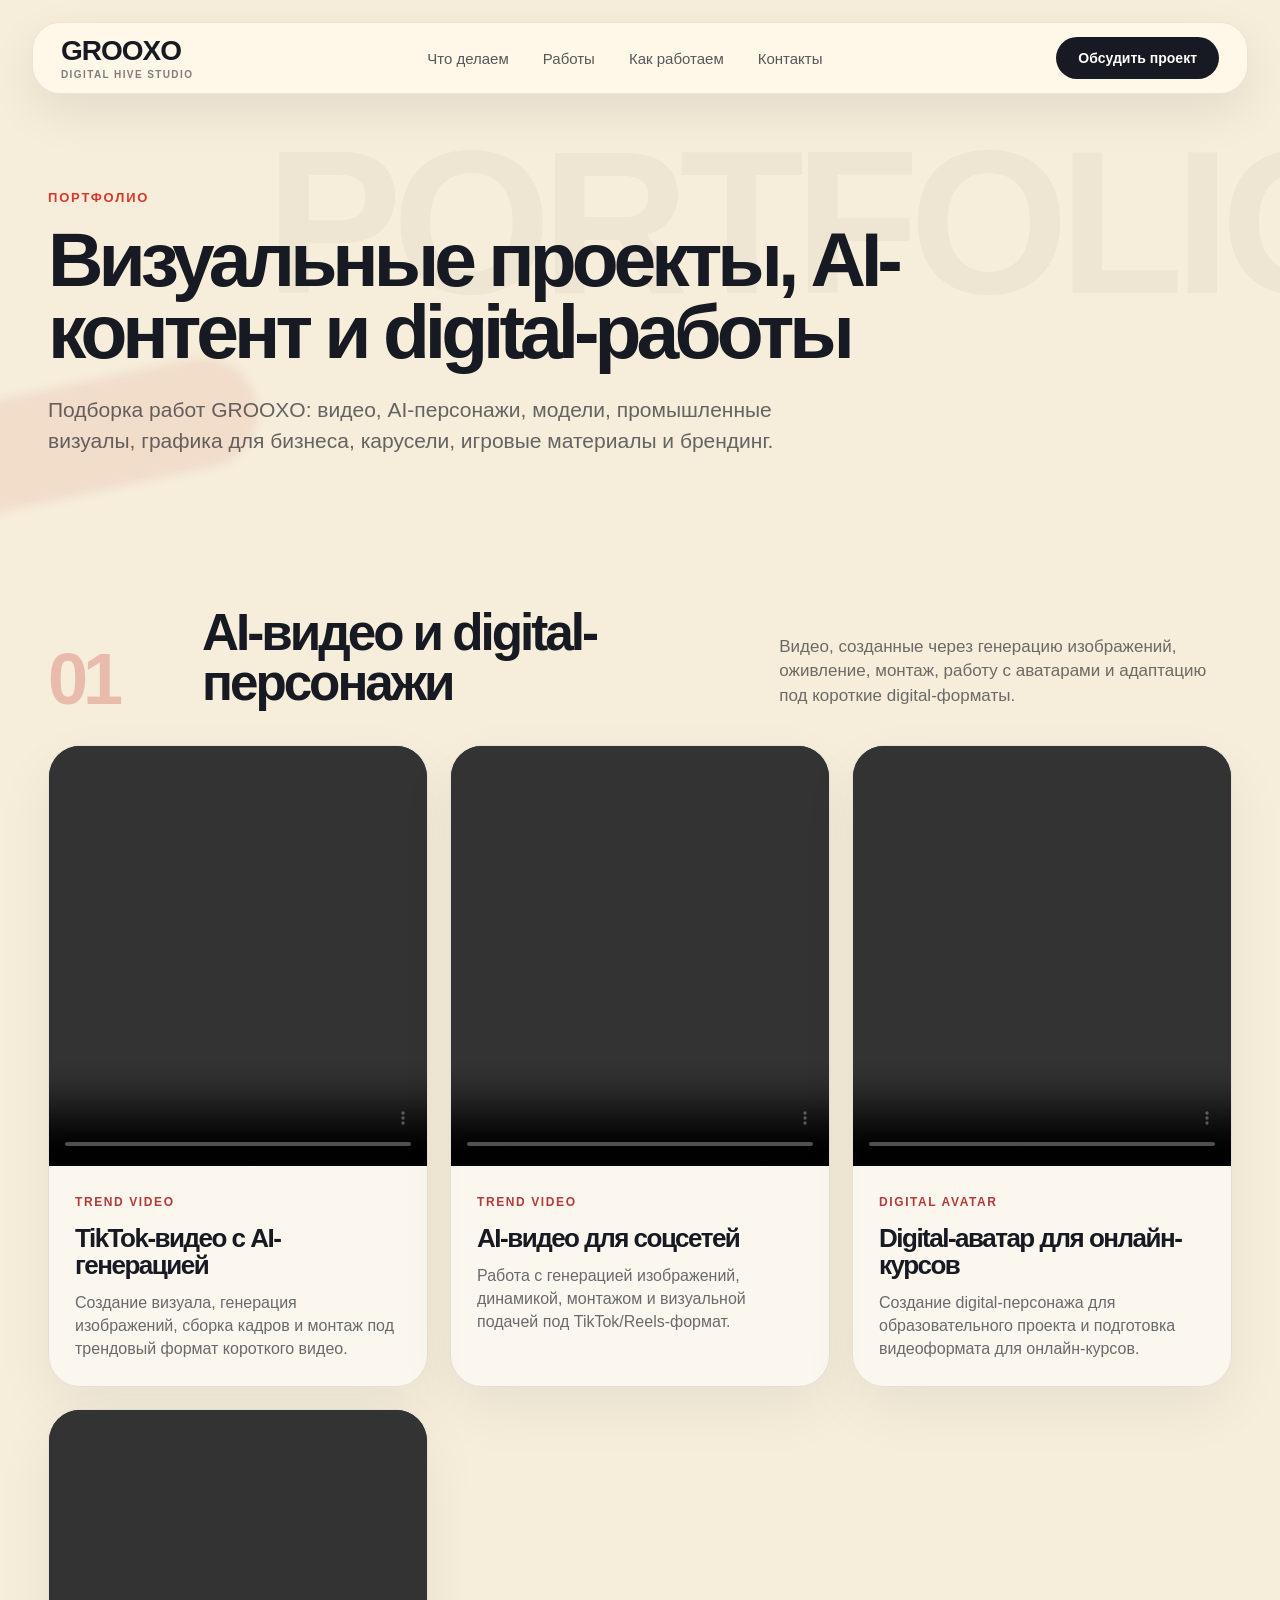
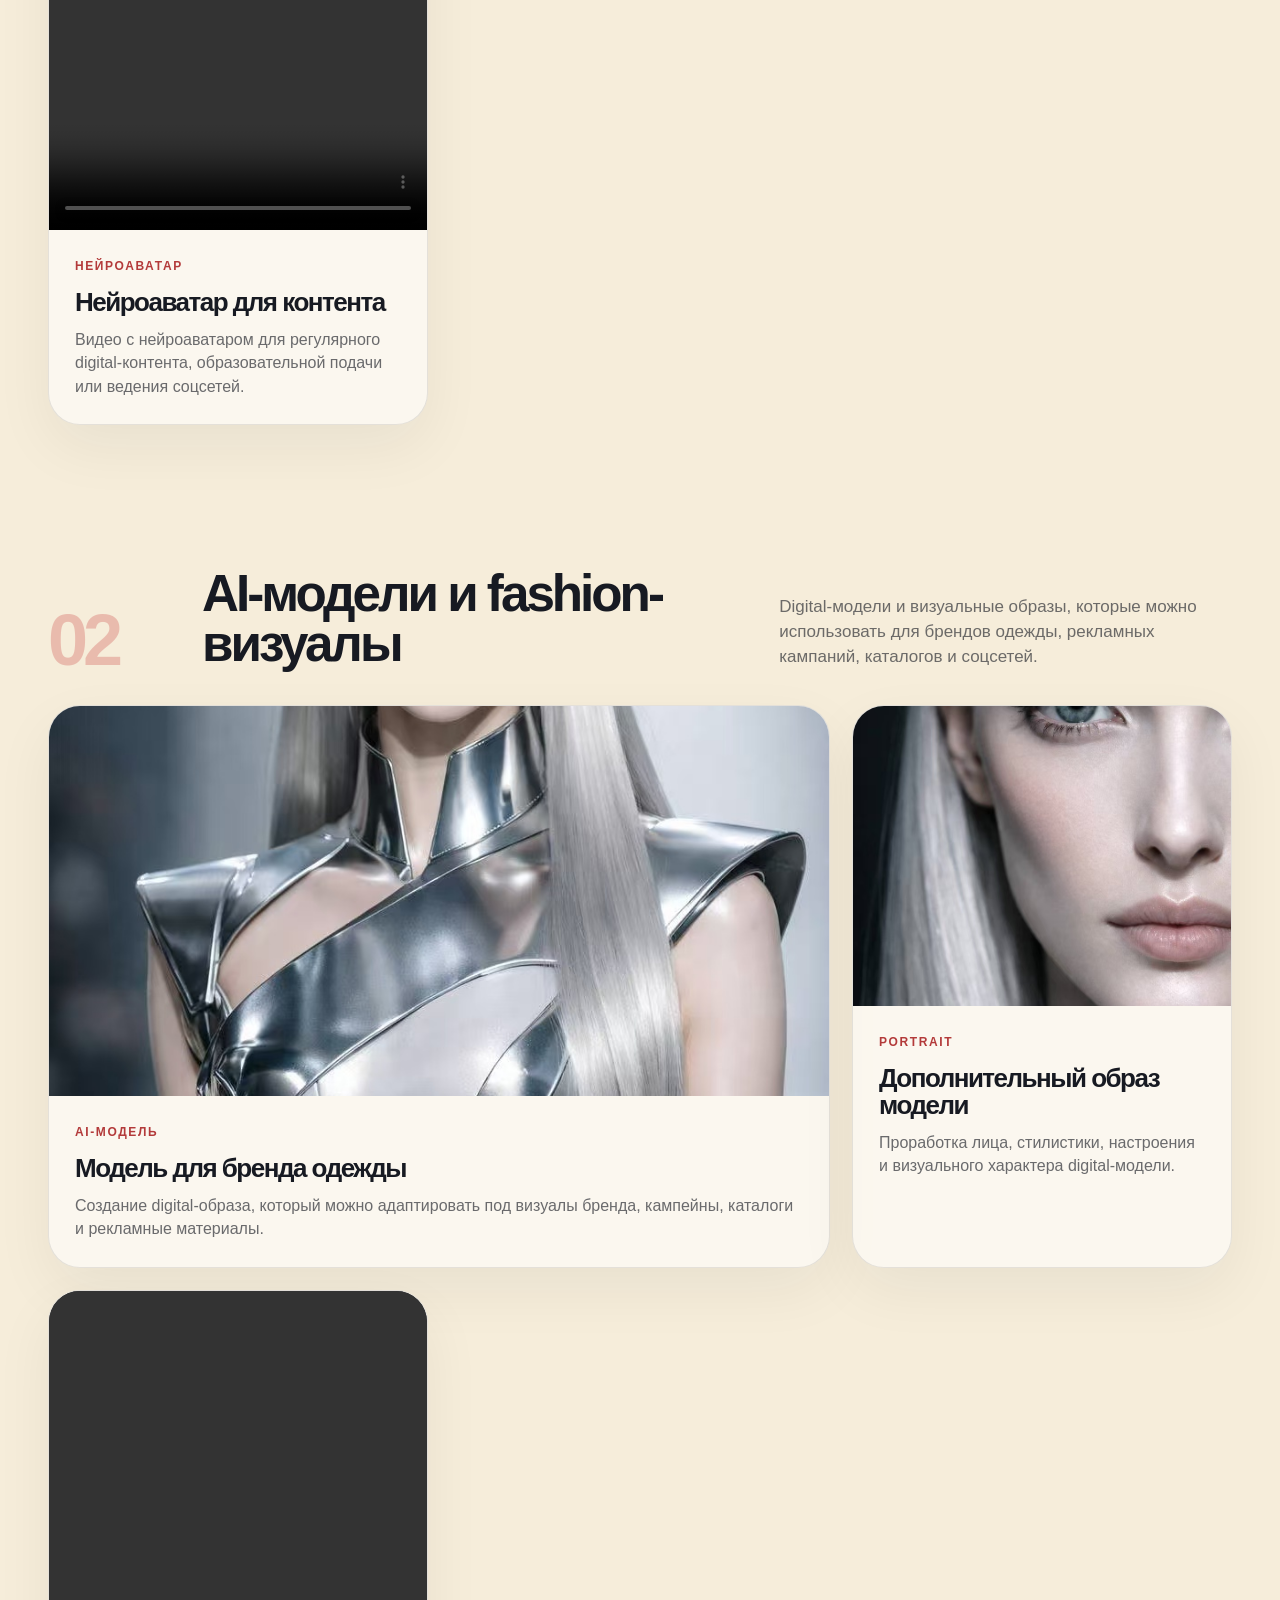
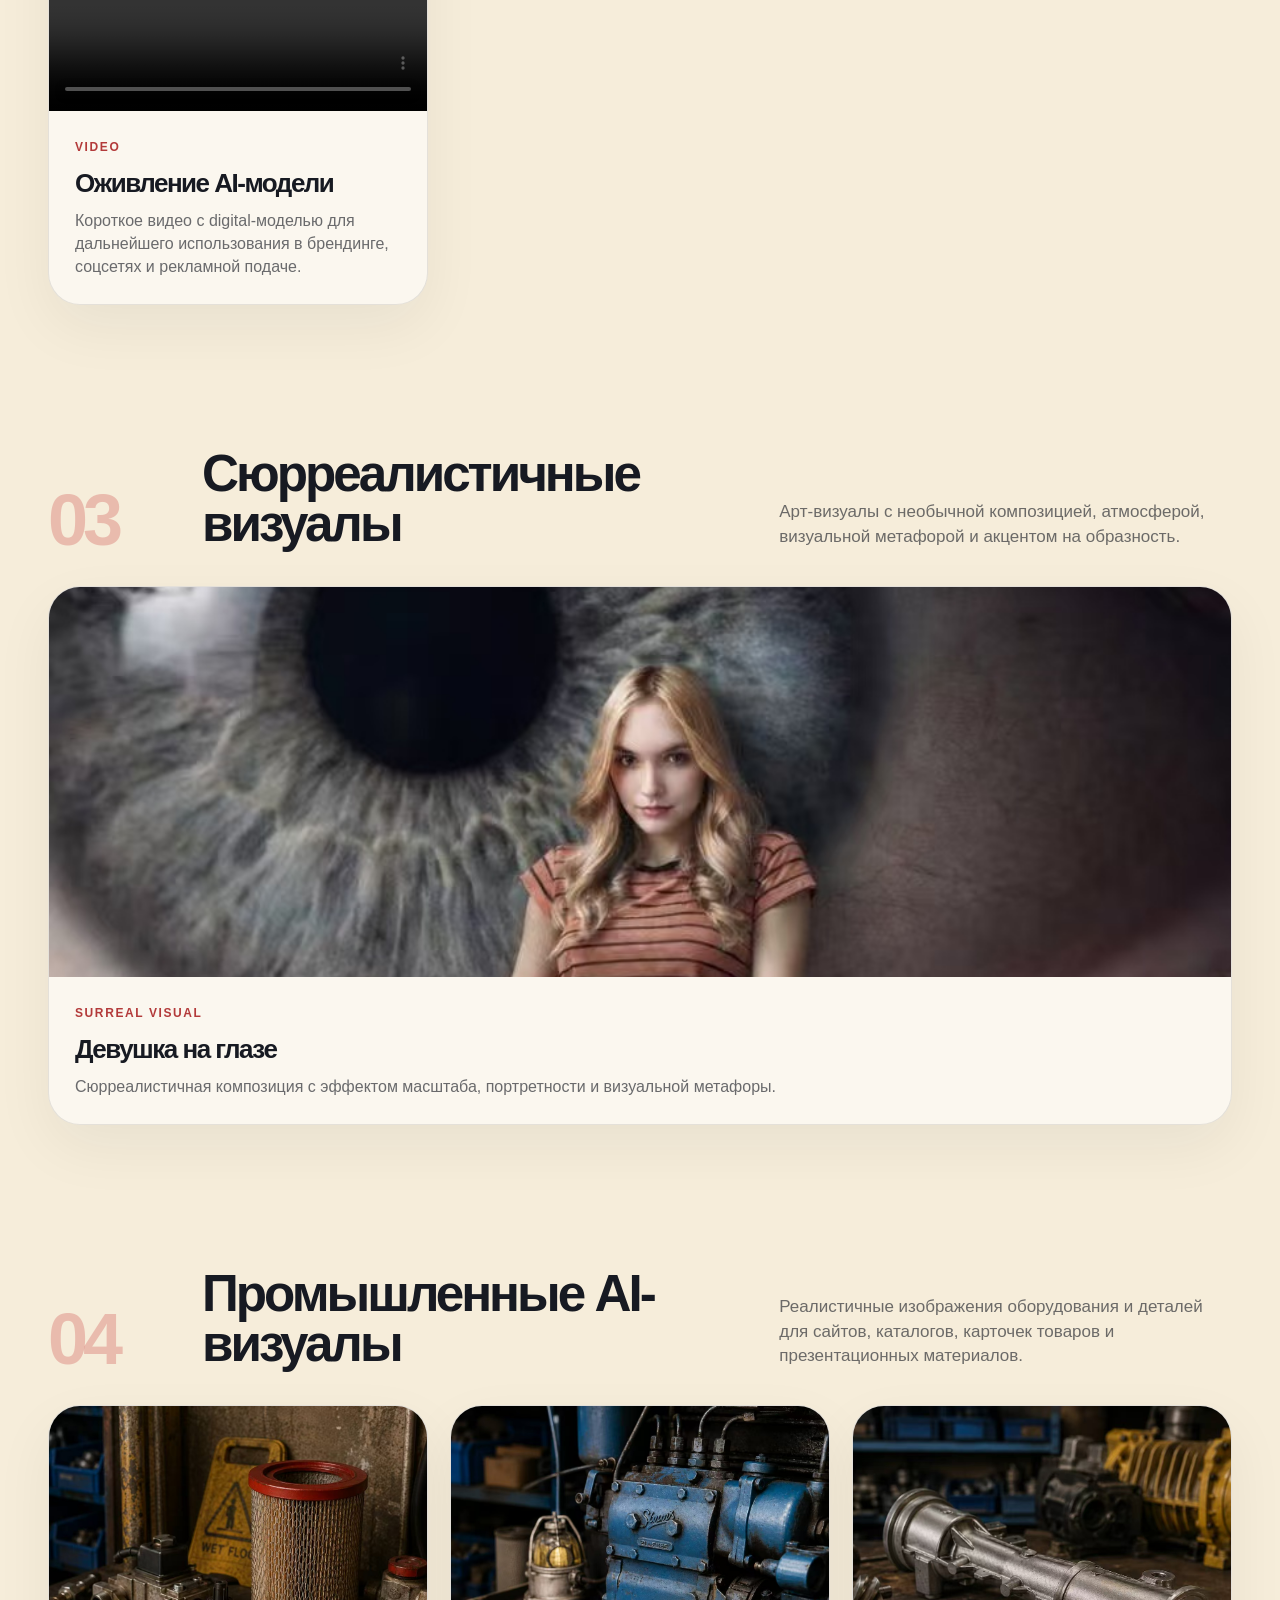
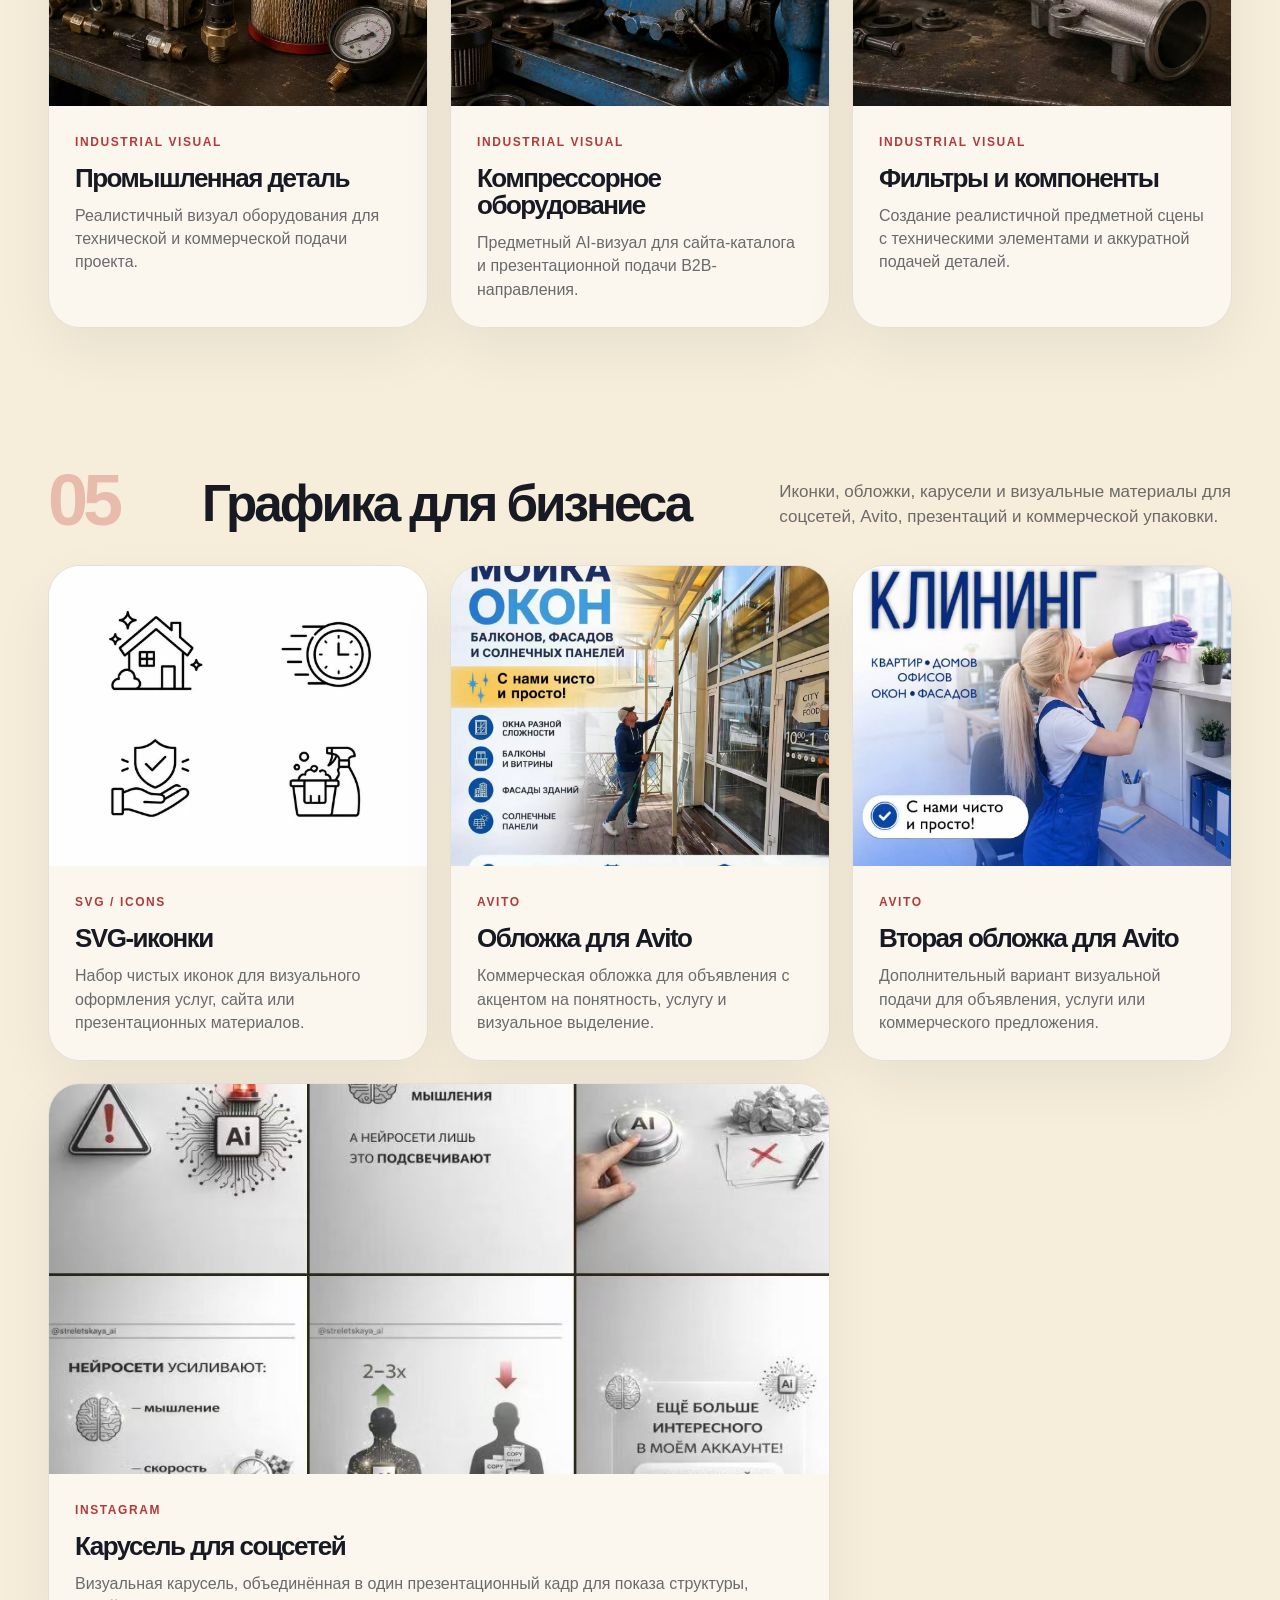
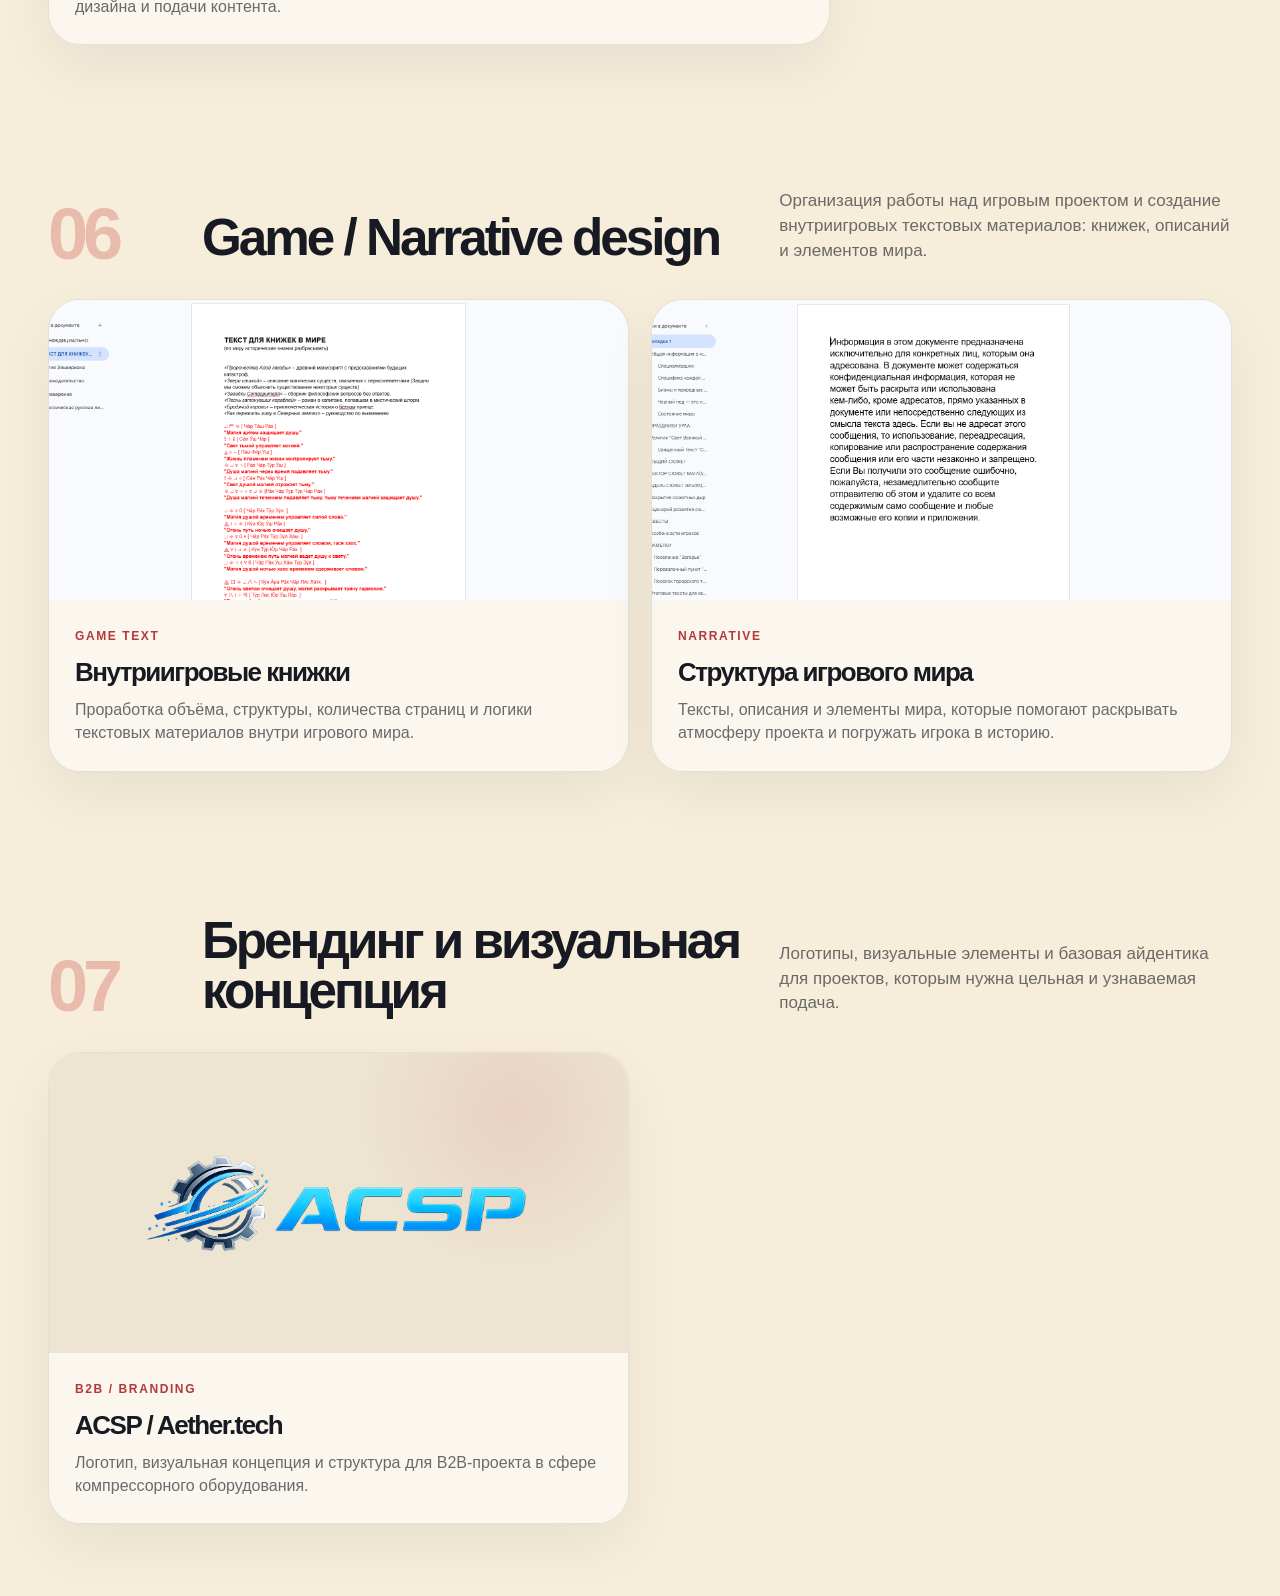
==== portfolio.html @ 6d4022b5 "final1" ====
<!DOCTYPE html>
<html lang="ru">
<head>
<meta charset="UTF-8" />
<meta name="viewport" content="width=device-width, initial-scale=1.0" />

<title>Портфолио — GROOXO Studio</title>
<meta name="description" content="Портфолио GROOXO Studio: AI-видео, digital-аватары, AI-модели, промышленные визуалы, графика, игровые материалы и брендинг." />

<link rel="stylesheet" href="style.css" />
</head>

<body>

<!-- ШАПКА. Такая же структура, как на главной странице -->
<header class="header">
<a href="index.html#hero" class="logo">
<span class="logo-main">GROOXO</span>
<span class="logo-sub">digital hive studio</span>
</a>

<nav class="nav">
<a href="index.html#services">Что делаем</a>
<a href="portfolio.html">Работы</a>
<a href="index.html#process">Как работаем</a>
<a href="index.html#contact">Контакты</a>
</nav>

<a href="index.html#contact" class="header-btn">Обсудить проект</a>
</header>


<main>

<!-- ПЕРВЫЙ ЭКРАН ПОРТФОЛИО -->
<section class="portfolio-page">
<div class="container">
<p class="section__label">Портфолио</p>

<h1 class="portfolio-page__title">
Визуальные проекты, AI-контент и digital-работы
</h1>

<p class="portfolio-page__lead">
Подборка работ GROOXO: видео, AI-персонажи, модели, промышленные визуалы,
графика для бизнеса, карусели, игровые материалы и брендинг.
</p>
</div>
</section>


<!-- 01. AI-ВИДЕО И DIGITAL-ПЕРСОНАЖИ -->
<section class="portfolio-category">
<div class="container">

<div class="portfolio-category__head">
<span>01</span>
<h2>AI-видео и digital-персонажи</h2>
<p>
Видео, созданные через генерацию изображений, оживление, монтаж,
работу с аватарами и адаптацию под короткие digital-форматы.
</p>
</div>

<div class="portfolio-grid">

<article class="portfolio-work portfolio-work--video">
<div class="portfolio-work__media">
<video controls preload="metadata">
<source src="assets/videos/tiktok-1.mp4" type="video/mp4">
Ваш браузер не поддерживает видео.
</video>
</div>

<div class="portfolio-work__body">
<span>Trend video</span>
<h3>TikTok-видео с AI-генерацией</h3>
<p>
Создание визуала, генерация изображений, сборка кадров и монтаж
под трендовый формат короткого видео.
</p>
</div>
</article>

<article class="portfolio-work portfolio-work--video">
<div class="portfolio-work__media">
<video controls preload="metadata">
<source src="assets/videos/tiktok-2.mp4" type="video/mp4">
Ваш браузер не поддерживает видео.
</video>
</div>

<div class="portfolio-work__body">
<span>Trend video</span>
<h3>AI-видео для соцсетей</h3>
<p>
Работа с генерацией изображений, динамикой, монтажом и визуальной
подачей под TikTok/Reels-формат.
</p>
</div>
</article>

<article class="portfolio-work portfolio-work--video">
<div class="portfolio-work__media">
<video controls preload="metadata">
<source src="assets/videos/digital-avatar.mp4" type="video/mp4">
Ваш браузер не поддерживает видео.
</video>
</div>

<div class="portfolio-work__body">
<span>Digital avatar</span>
<h3>Digital-аватар для онлайн-курсов</h3>
<p>
Создание digital-персонажа для образовательного проекта и подготовка
видеоформата для онлайн-курсов.
</p>
</div>
</article>

<article class="portfolio-work portfolio-work--video">
<div class="portfolio-work__media">
<video controls preload="metadata">
<source src="assets/videos/neuro-avatar.mp4" type="video/mp4">
Ваш браузер не поддерживает видео.
</video>
</div>

<div class="portfolio-work__body">
<span>Нейроаватар</span>
<h3>Нейроаватар для контента</h3>
<p>
Видео с нейроаватаром для регулярного digital-контента,
образовательной подачи или ведения соцсетей.
</p>
</div>
</article>

</div>
</div>
</section>


<!-- 02. AI-МОДЕЛИ И FASHION-ВИЗУАЛЫ -->
<section class="portfolio-category">
<div class="container">

<div class="portfolio-category__head">
<span>02</span>
<h2>AI-модели и fashion-визуалы</h2>
<p>
Digital-модели и визуальные образы, которые можно использовать
для брендов одежды, рекламных кампаний, каталогов и соцсетей.
</p>
</div>

<div class="portfolio-grid portfolio-grid--featured">

<article class="portfolio-work portfolio-work--wide">
<div class="portfolio-work__media">
<img src="assets/images/model-main.jpg" alt="Главное фото AI-модели для fashion-бренда">
</div>

<div class="portfolio-work__body">
<span>AI-модель</span>
<h3>Модель для бренда одежды</h3>
<p>
Создание digital-образа, который можно адаптировать под визуалы бренда,
кампейны, каталоги и рекламные материалы.
</p>
</div>
</article>

<article class="portfolio-work">
<div class="portfolio-work__media">
<img src="assets/images/model-close.jpg" alt="Второе фото AI-модели, портрет или дополнительный ракурс">
</div>

<div class="portfolio-work__body">
<span>Portrait</span>
<h3>Дополнительный образ модели</h3>
<p>
Проработка лица, стилистики, настроения и визуального характера
digital-модели.
</p>
</div>
</article>

<article class="portfolio-work portfolio-work--video">
<div class="portfolio-work__media">
<video controls preload="metadata">
<source src="assets/videos/model-video.mp4" type="video/mp4">
Ваш браузер не поддерживает видео.
</video>
</div>

<div class="portfolio-work__body">
<span>Video</span>
<h3>Оживление AI-модели</h3>
<p>
Короткое видео с digital-моделью для дальнейшего использования
в брендинге, соцсетях и рекламной подаче.
</p>
</div>
</article>

</div>
</div>
</section>


<!-- 03. СЮРРЕАЛИСТИЧНЫЕ ВИЗУАЛЫ -->
<section class="portfolio-category">
<div class="container">

<div class="portfolio-category__head">
<span>03</span>
<h2>Сюрреалистичные визуалы</h2>
<p>
Арт-визуалы с необычной композицией, атмосферой, визуальной метафорой
и акцентом на образность.
</p>
</div>

<div class="portfolio-grid portfolio-grid--two">

<article class="portfolio-work portfolio-work--wide">
<div class="portfolio-work__media">
<img src="assets/images/surreal-eye.jpg" alt="Сюрреалистичная фотография: девушка сидит на глазе">
</div>

<div class="portfolio-work__body">
<span>Surreal visual</span>
<h3>Девушка на глазе</h3>
<p>
Сюрреалистичная композиция с эффектом масштаба, портретности
и визуальной метафоры.
</p>
</div>
</article>

</div>
</div>
</section>


<!-- 04. ПРОМЫШЛЕННЫЕ AI-ВИЗУАЛЫ -->
<section class="portfolio-category">
<div class="container">

<div class="portfolio-category__head">
<span>04</span>
<h2>Промышленные AI-визуалы</h2>
<p>
Реалистичные изображения оборудования и деталей для сайтов, каталогов,
карточек товаров и презентационных материалов.
</p>
</div>

<div class="portfolio-grid">

<article class="portfolio-work">
<div class="portfolio-work__media">
<img src="assets/images/parts-1.jpg" alt="Реалистичное изображение промышленной детали">
</div>

<div class="portfolio-work__body">
<span>Industrial visual</span>
<h3>Промышленная деталь</h3>
<p>
Реалистичный визуал оборудования для технической и коммерческой
подачи проекта.
</p>
</div>
</article>

<article class="portfolio-work">
<div class="portfolio-work__media">
<img src="assets/images/parts-2.jpg" alt="Реалистичное изображение компрессорного оборудования">
</div>

<div class="portfolio-work__body">
<span>Industrial visual</span>
<h3>Компрессорное оборудование</h3>
<p>
Предметный AI-визуал для сайта-каталога и презентационной подачи
B2B-направления.
</p>
</div>
</article>

<article class="portfolio-work">
<div class="portfolio-work__media">
<img src="assets/images/parts-3.jpg" alt="Реалистичное изображение фильтров и компонентов">
</div>

<div class="portfolio-work__body">
<span>Industrial visual</span>
<h3>Фильтры и компоненты</h3>
<p>
Создание реалистичной предметной сцены с техническими элементами
и аккуратной подачей деталей.
</p>
</div>
</article>

</div>
</div>
</section>


<!-- 05. ГРАФИКА ДЛЯ БИЗНЕСА -->
<section class="portfolio-category">
<div class="container">

<div class="portfolio-category__head">
<span>05</span>
<h2>Графика для бизнеса</h2>
<p>
Иконки, обложки, карусели и визуальные материалы для соцсетей,
Avito, презентаций и коммерческой упаковки.
</p>
</div>

<div class="portfolio-grid">

<article class="portfolio-work">
<div class="portfolio-work__media">
<img src="assets/images/icons-svg.jpg" alt="SVG-иконки для визуального оформления проекта">
</div>

<div class="portfolio-work__body">
<span>SVG / icons</span>
<h3>SVG-иконки</h3>
<p>
Набор чистых иконок для визуального оформления услуг,
сайта или презентационных материалов.
</p>
</div>
</article>

<article class="portfolio-work">
<div class="portfolio-work__media">
<img src="assets/images/avito-covers-1.jpg" alt="Первая обложка для Avito">
</div>

<div class="portfolio-work__body">
<span>Avito</span>
<h3>Обложка для Avito</h3>
<p>
Коммерческая обложка для объявления с акцентом на понятность,
услугу и визуальное выделение.
</p>
</div>
</article>

<article class="portfolio-work">
<div class="portfolio-work__media">
<img src="assets/images/avito-covers-2.jpg" alt="Вторая обложка для Avito">
</div>

<div class="portfolio-work__body">
<span>Avito</span>
<h3>Вторая обложка для Avito</h3>
<p>
Дополнительный вариант визуальной подачи для объявления,
услуги или коммерческого предложения.
</p>
</div>
</article>

<article class="portfolio-work portfolio-work--wide">
<div class="portfolio-work__media">
<img src="assets/images/instagram-carousel.jpg" alt="Instagram-карусель, объединённая в одно изображение">
</div>

<div class="portfolio-work__body">
<span>Instagram</span>
<h3>Карусель для соцсетей</h3>
<p>
Визуальная карусель, объединённая в один презентационный кадр
для показа структуры, дизайна и подачи контента.
</p>
</div>
</article>

</div>
</div>
</section>


<!-- 06. GAME / NARRATIVE DESIGN -->
<section class="portfolio-category">
<div class="container">

<div class="portfolio-category__head">
<span>06</span>
<h2>Game / Narrative design</h2>
<p>
Организация работы над игровым проектом и создание внутриигровых
текстовых материалов: книжек, описаний и элементов мира.
</p>
</div>

<div class="portfolio-grid portfolio-grid--two">

<article class="portfolio-work">
<div class="portfolio-work__media">
<img src="assets/images/game-books-1.png" alt="Первый скриншот проработки внутриигровых книжек">
</div>

<div class="portfolio-work__body">
<span>Game text</span>
<h3>Внутриигровые книжки</h3>
<p>
Проработка объёма, структуры, количества страниц и логики
текстовых материалов внутри игрового мира.
</p>
</div>
</article>

<article class="portfolio-work">
<div class="portfolio-work__media">
<img src="assets/images/game-books-2.png" alt="Второй скриншот структуры внутриигровых книжек">
</div>

<div class="portfolio-work__body">
<span>Narrative</span>
<h3>Структура игрового мира</h3>
<p>
Тексты, описания и элементы мира, которые помогают раскрывать
атмосферу проекта и погружать игрока в историю.
</p>
</div>
</article>

</div>
</div>
</section>


<!-- 07. БРЕНДИНГ И ЛОГОТИП -->
<section class="portfolio-category">
<div class="container">

<div class="portfolio-category__head">
<span>07</span>
<h2>Брендинг и визуальная концепция</h2>
<p>
Логотипы, визуальные элементы и базовая айдентика для проектов,
которым нужна цельная и узнаваемая подача.
</p>
</div>

<div class="portfolio-grid portfolio-grid--two">

<article class="portfolio-work">
<div class="portfolio-work__media portfolio-work__media--logo">
<img src="assets/images/ACSP-logo.png" alt="Логотип ACSP">
</div>

<div class="portfolio-work__body">
<span>B2B / branding</span>
<h3>ACSP / Aether.tech</h3>
<p>
Логотип, визуальная концепция и структура для B2B-проекта
в сфере компрессорного оборудования.
</p>
</div>
</article>

</div>
</div>
</section>

</main>
<!-- МОДАЛЬНОЕ ОКНО ДЛЯ ПРОСМОТРА МЕДИА -->
<div class="media-modal" id="mediaModal">
  <button class="media-modal__close" type="button" aria-label="Закрыть">×</button>

  <div class="media-modal__content" id="mediaModalContent"></div>
</div>

<script src="script.js"></script>
<script src="script.js"></script>
</body>
</html>
---- style.css ----
:root {
  --bg: #f6edda;
  --text: #15120f;
  --muted: #6b6256;
  --yellow: #f0bf2e;
  --red: #d8372a;
  --green: #1f7f57;
  --white: #fffaf0;
  --border: rgba(21, 18, 15, 0.16);
}

* {
  box-sizing: border-box;
}

html {
  scroll-behavior: smooth;
}

body {
  margin: 0;
  font-family: Arial, Helvetica, sans-serif;
  background: var(--bg);
  color: var(--text);
}

a {
  color: inherit;
  text-decoration: none;
}

.header {
  position: fixed;
  top: 22px;
  left: 50%;
  transform: translateX(-50%);
  width: calc(100% - 64px);
  max-width: 1280px;
  height: 72px;
  padding: 0 28px;
  display: flex;
  align-items: center;
  justify-content: space-between;
  z-index: 1000;

  background: #fff7e8;
  backdrop-filter: blur(18px);
  -webkit-backdrop-filter: blur(18px);
  border: 1px solid rgba(20, 20, 20, 0.08);
  border-radius: 28px;
  box-shadow: 0 18px 50px rgba(0, 0, 0, 0.08);
}

.logo {
  display: flex;
  flex-direction: column;
  text-decoration: none;
  color: #171a22;
  line-height: 1;
}

.logo-main {
  font-size: 28px;
  font-weight: 900;
  letter-spacing: -1px;
}

.logo-sub {
  margin-top: 5px;
  font-size: 10px;
  font-weight: 600;
  letter-spacing: 1.4px;
  text-transform: uppercase;
  color: rgba(23, 26, 34, 0.55);
}

.nav {
  display: flex;
  align-items: center;
  gap: 34px;
}

.nav a {
  position: relative;
  text-decoration: none;
  color: rgba(23, 26, 34, 0.72);
  font-size: 15px;
  font-weight: 500;
  transition: color 0.25s ease;
}

.nav a:hover {
  color: #171a22;
}

.nav a::after {
  content: "";
  position: absolute;
  left: 0;
  bottom: -7px;
  width: 0;
  height: 2px;
  background: #c93b3b;
  transition: width 0.25s ease;
}

.nav a:hover::after {
  width: 100%;
}

.header-btn {
  text-decoration: none;
  color: #fff;
  background: #171a22;
  padding: 13px 22px;
  border-radius: 999px;
  font-size: 14px;
  font-weight: 700;
  transition: transform 0.25s ease, background 0.25 ease;
}

.header-btn:hover {
  transform: translateY(-2px);
  background: #c93b3b;
}

.hero {
  position: relative;
  overflow: hidden;
  width: min(100% - 32px, 1440px);
  min-height: 680px;
  margin: 0 auto;
  padding: clamp(36px, 6vw, 86px);
  border: 1px solid var(--border);
  border-radius: 38px;
  background:
    radial-gradient(circle at 82% 18%, rgba(240, 191, 46, 0.6), transparent 26%),
    radial-gradient(circle at 18% 82%, rgba(216, 55, 42, 0.22), transparent 30%),
    linear-gradient(135deg, #fff8e8, #f0dfbd);
}

.hero::before {
  content: "";
  position: absolute;
  inset: 0;
  background-image:
    linear-gradient(rgba(21, 18, 15, 0.035) 1px, transparent 1px),
    linear-gradient(90deg, rgba(21, 18, 15, 0.035) 1px, transparent 1px);
  background-size: 42px 42px;
  pointer-events: none;
}

.hero__content {
  position: relative;
  z-index: 2;
  max-width: 720px;
}

.eyebrow,
.section__label {
  margin: 0 0 18px;
  color: var(--red);
  text-transform: uppercase;
  letter-spacing: 0.14em;
  font-size: 13px;
  font-weight: 800;
}

h1 {
  margin: 0;
  max-width: 720px;
  font-size: clamp(44px, 5.2vw, 86px);
  line-height: 0.92;
  letter-spacing: -0.07em;
}

.hero__text {
  max-width: 560px;
  margin: 24px 0 0;
  font-size: 18px;
  line-height: 1.45;
  color: var(--muted);
}

.hero__actions {
  display: flex;
  flex-wrap: wrap;
  gap: 14px;
  margin-top: 30px;
}


.decor {
  position: absolute;
  z-index: 1;
  pointer-events: none;
}

.decor--bee-img {
  right: 11%;
  top: 11%;
  width: 170px;
  max-width: 170px;
  height: auto;
  object-fit: contain;
  display: block;
  filter: drop-shadow(0 18px 25px rgba(0, 0, 0, 0.18));
}

.decor--bee {
  right: 15%;
  top: 12%;
  font-size: 110px;
  filter: drop-shadow(0 22px 28px rgba(0, 0, 0, 0.18));
}

.decor--beads {
  right: 4%;
  bottom: 15%;
  width: 430px;
  height: 130px;
  border: 5px solid rgba(21, 18, 15, 0.78);
  border-radius: 999px;
  transform: rotate(-18deg);
}

.decor--building {
  right: 22%;
  bottom: 8%;
  width: 210px;
  height: 430px;
  border: 2px solid rgba(21, 18, 15, 0.18);
  background:
    linear-gradient(90deg, transparent 32%, rgba(21, 18, 15, 0.12) 33%, transparent 34%),
    linear-gradient(rgba(21, 18, 15, 0.1) 1px, transparent 1px);
  background-size: 48px 100%, 100% 42px;
  transform: rotate(4deg);
}

.section {
  width: min(100% - 32px, 1240px);
  margin: 120px auto;
}

.section h2,
.contact h2 {
  max-width: 920px;
  margin: 0 0 36px;
  font-size: clamp(38px, 5vw, 76px);
  line-height: 0.95;
  letter-spacing: -0.07em;
}

.cards {
  display: grid;
  grid-template-columns: repeat(3, 1fr);
  gap: 18px;
}

.card,
.case,
.step {
  border: 1px solid var(--border);
  border-radius: 28px;
  background: rgba(255, 255, 255, 0.42);
  padding: 28px;
}

.card h3,
.case h3,
.step h3 {
  margin: 0 0 14px;
  font-size: 28px;
  letter-spacing: -0.04em;
}

.card p,
.case p,
.step p,
.contact p {
  margin: 0;
  color: var(--muted);
  line-height: 1.55;
  font-size: 17px;
}

.case {
  margin-bottom: 18px;
}

.steps {
  display: grid;
  grid-template-columns: repeat(3, 1fr);
  gap: 18px;
}

.step span {
  display: inline-block;
  margin-bottom: 28px;
  color: var(--red);
  font-weight: 900;
}

.contact {
  position: relative;
  width: min(100% - 32px, 1240px);
  margin: 40px auto 50px;
  padding: 64px;
  border-radius: 38px;
  border: 1px solid var(--border);
  overflow: hidden;
  background:
    radial-gradient(circle at 82% 24%, rgba(240, 191, 46, 0.52), transparent 28%),
    radial-gradient(circle at 12% 86%, rgba(201, 59, 59, 0.10), transparent 28%),
    linear-gradient(135deg, #fff8e8, #efdcb8);
}

.contact::before {
  content: "GROOXO";
  position: absolute;
  right: -35px;
  top: 28px;
  color: rgba(23, 26, 34, 0.035);
  font-size: clamp(90px, 13vw, 180px);
  line-height: 1;
  font-weight: 900;
  letter-spacing: -8px;
  pointer-events: none;
}

.contact::after {
  content: "";
  position: absolute;
  right: -80px;
  bottom: 50px;
  width: 300px;
  height: 82px;
  border-radius: 999px;
  background: rgba(201, 59, 59, 0.10);
  transform: rotate(-14deg);
  filter: blur(3px);
  pointer-events: none;
}

.contact__content {
  position: relative;
  z-index: 2;
  max-width: 760px;
}

.contact h2 {
  max-width: 760px;
  margin: 0 0 26px;
  color: #171a22;
  font-size: clamp(48px, 6vw, 84px);
  line-height: 0.92;
  letter-spacing: -5px;
  font-weight: 900;
}

.contact__text {
  max-width: 680px;
  margin: 0;
  color: rgba(23, 26, 34, 0.66);
  font-size: 20px;
  line-height: 1.5;
}

.contact__actions {
  display: flex;
  flex-wrap: wrap;
  gap: 14px;
  margin-top: 32px;
}

.contact__btn {
  display: inline-flex;
  align-items: center;
  justify-content: center;
  min-height: 48px;
  padding: 14px 22px;
  border-radius: 999px;
  font-size: 15px;
  font-weight: 800;
  text-decoration: none;
  transition: transform 0.25s ease, background 0.25s ease, box-shadow 0.25s ease;
}

.contact__btn--dark {
  color: #fff;
  background: #171a22;
  box-shadow: 0 16px 38px rgba(23, 26, 34, 0.16);
}

.contact__btn--dark:hover {
  transform: translateY(-3px);
  background: #c93b3b;
  box-shadow: 0 22px 50px rgba(201, 59, 59, 0.22);
}

.contact__btn--light {
  color: #171a22;
  background: rgba(255, 255, 255, 0.48);
  border: 1px solid rgba(23, 26, 34, 0.10);
}

.contact__btn--light:hover {
  transform: translateY(-3px);
  background: rgba(255, 255, 255, 0.72);
}

.contact__note {
  position: absolute;
  right: 58px;
  bottom: 52px;
  z-index: 2;
  max-width: 310px;
  padding: 20px 22px;
  border-radius: 26px;
  background: rgba(255, 255, 255, 0.38);
  border: 1px solid rgba(23, 26, 34, 0.08);
  backdrop-filter: blur(14px);
  -webkit-backdrop-filter: blur(14px);
}

.contact__note span {
  display: block;
  margin-bottom: 10px;
  color: rgba(201, 59, 59, 0.9);
  font-size: 13px;
  font-weight: 900;
  letter-spacing: 2px;
}

.contact__note p {
  margin: 0;
  color: rgba(23, 26, 34, 0.62);
  font-size: 14px;
  line-height: 1.4;
}

/* ===== GROOXO HERO COLLAGE ===== */

.hero {
  position: relative;
  overflow: hidden;
  width: min(100% - 32px, 1440px);
  min-height: 760px;
  margin: 0 auto;
  padding: clamp(36px, 6vw, 86px);
  border: 1px solid var(--border);
  border-radius: 38px;
  background:
    linear-gradient(
      90deg,
      rgba(246, 237, 218, 0.92) 0%,
      rgba(246, 237, 218, 0.72) 34%,
      rgba(246, 237, 218, 0.28) 68%,
      rgba(246, 237, 218, 0.10) 100%
    ),
    url("assets/images/hero-bg.png");
  background-size: cover;
  background-position: center;
  background-repeat: no-repeat;
}

.hero__content {
  position: absolute;
  inset: 0;
  z-index: 10;
  max-width: none;
  padding: 0;
}

.eyebrow {
  position: absolute;
  left: 510px;
  top: 300px;
  margin: 0;
  color: var(--red);
  text-transform: uppercase;
  letter-spacing: 0.16em;
  font-size: 13px;
  font-weight: 900;
  z-index: 12;
}

.hero__logo {
  position: absolute;
  left: 390px;
  top: 320px;
  margin: 0;
  font-size: clamp(70px, 11vw, 150px);
  line-height: 0.78;
  letter-spacing: -0.1em;
  font-weight: 950;
  z-index: 11;

  background:
    linear-gradient(
      115deg,
      #1d1b18 0%,
      #74706a 12%,
      #f8f0d8 24%,
      #24211d 38%,
      #c7bda6 54%,
      #ffffff 65%,
      #3a3732 78%,
      #0f0e0d 100%
    );
  -webkit-background-clip: text;
  background-clip: text;
  color: transparent;

  text-shadow:
    0 2px 0px rgba(255, 255, 255, 0.45),
    0 14px 24px rgba(0, 0, 0, 0.28),
    0 28px 44px rgba(0, 0, 0, 0.12);
}

.hero__subtitle {
  position: absolute;
  left: 480px;
  top: 455px;
  margin: 0;
  color: #c8322a;
  font-size: clamp(20px, 2.2vw, 34px);
  letter-spacing: 0.14em;
  font-weight: 900;
  z-index: 12;
}

.hero__text {
  position: absolute;
  text-align: center;
  left: 480px;
  top: 500px;
  max-width: 500px;
  margin: 0;
  font-size: 30px;
  line-height: 1.45;
  z-index: 99;

    background:
    linear-gradient(
      115deg,
      #ff0000 0%,
      #c40000 12%,
      #666665 24%,
      #24211d 38%,
      #3b3a36 54%,
      #3e3d3d 65%,
      #850000 78%,
      #740000 100%
    );
  -webkit-background-clip: text;
  background-clip: text;
  color: transparent;

    text-shadow:
    0 2px 0px rgba(255, 255, 255, 0.45),
    0 14px 24px rgba(184, 0, 0, 0.28),
    0 28px 44px rgba(255, 0, 0, 0.12);
}



/* Все декоративные картинки */
.decor {
  position: absolute;
  pointer-events: none;
  user-select: none;
}

/* Левая цепь */
.decor--chain-left {
  z-index: 7;
  left: -95px;
  top: 30px;
  width: clamp(460px, 36vw, 620px);
  opacity: 1;
  transform: rotate(-12deg);
  filter: drop-shadow(0 18px 22px rgba(0, 0, 0, 0.24));
}

/* Правая цепь */
.decor--chain-right {
  z-index: 2;
  right: -200px;
  top: -22px;
  width: clamp(420px, 44vw, 790px);
  transform: rotate(30deg);
  filter: drop-shadow(0 18px 22px rgba(0, 0, 0, 0.24));
}

/* Нижняя цепь */
.decor--chain-bottom {
  z-index: 7;
  left: 55%;
  bottom: -200px;
  width: clamp(660px, 66vw, 1060px);
  opacity: 0.95;
  transform: translateX(-20%) rotate(-200deg);
  filter: drop-shadow(0 20px 24px rgba(0, 0, 0, 0.25));
}

/* Карточка GROOXO Studio */
.decor--brand-card {
  z-index: 9;
  left: 160px;
  top: 30px;
  width: clamp(270px, 26vw, 460px);
  transform: rotate(-10deg);
  filter: drop-shadow(0 18px 20px rgba(0, 0, 0, 0.18));
}

/* Главная пчела */
.decor--bee-main {
  z-index: 4;
  left: 50%;
  top: 90px;
  width: clamp(240px, 25vw, 420px);
  transform: translateX(-50%);
  height: auto;
  filter: drop-shadow(0 22px 26px rgba(0, 0, 0, 0.26));
}

/* Маленькая пчела */
.decor--bee-small {
  z-index: 4;
  left: 80%;
  top: 650px;
  width: clamp(120px, 13vw, 180px);
  transform: rotate(0deg);
  filter: drop-shadow(0 22px 26px rgba(0, 0, 0, 0.26));
}

/* Скетч */
.decor--sketch {
  z-index: 4;
  left: 1%;
  top: 380px;
  width: clamp(160px, 17vw, 260px);
  transform: rotate(0deg);
  filter: drop-shadow(0 22px 26px rgba(0, 0, 0, 0.26));
}

/* Надпись Digital Coach */
.decor--text-digital-coach {
  z-index: 4;
  left: 57%;
  top: 70px;
  width: clamp(180px, 18vw, 290px);
  transform: rotate(-5deg);
}

/* Надпись Create the future */
.decor--text-create-future {
  z-index: 4;
  right: 900px;
  bottom: 10px;
  width: clamp(150px, 15vw, 240px);
  transform: rotate(20deg);
}

/* Надпись Create Inspire Digital Repeat */
.decor--text-create-inspire {
  z-index: 4;
  right: 1050px;
  top: 260px;
  width: clamp(96px, 9vw, 150px);
}

.services {
  position: relative;
  padding: 120px 0 100px;
  overflow: hidden;
  background: 
   radial-gradient(circle at 85% 18%, rgba(201, 59, 59,0.10), transparent 28%),
   radial-gradient(circle at 8% 78%, rgba(218, 165, 32,0.12), transparent 26%),
   #f4f1ea;
}

.services::before {
  content: "GROOXO";
  position: absolute;
  right: 80px;
  top: 40px;
  z-index: 0;
  font-size: clamp(120px, 18vw, 260px);
  font-weight: 900;
  letter-spacing: -12px;
  color: rgba(23, 26, 34, 0.035);
  line-height: 1;
  pointer-events: none;
}

.services::after {
  content: "";
  position: absolute;
  left: -80px;
  bottom: 80px;
  z-index: 0;
  width: 340px;
  height: 90px;
  background: rgba(201, 59, 59, 0.12);
  border-radius: 999px;
  transform: rotate(-12deg);
  filter: blur(2px);
  pointer-events: none;
}

.services .container{
  position: relative;
  z-index: 2;
}

.services__grid::before{
  content: "";
  position: absolute;
  inset: -40px;
  background-image: radial-gradient(rgba(23, 26, 34, 0.12) 1px, transparent 1px);
  background-size: 18px 18px;
  opacity: 0.08;
  pointer-events: none;
}

.container {
  width: calc(100% - 96px);
  max-width: 1280px;
  margin: 0 auto;
}

.section-label {
  margin: 0 0 26px;
  color: #b33a3a;
  font-size: 14px;
  font-weight: 900;
  letter-spacing: 5px;
  text-transform: uppercase;
}

.services__title {
  max-width: 980px;
  margin: 0;
  color: #171a22;
  font-size: clamp(46px, 6vw, 86px);
  line-height: 0.95;
  letter-spacing: -4px;
  font-weight: 900;
}

.services__lead {
  max-width: 680px;
  margin: 28px 0 0;
  color: rgba(23, 26, 34, 0.65);
  font-size: 21px;
  line-height: 1.45;
}

.services__grid {
  position: relative;
  display: grid;
  grid-template-columns: repeat(3, 1fr);
  gap: 22px;
  margin-top: 58px;
}

.service-card {
  position: relative;
  min-height: 190px;
  padding: 34px 34px 30px;
  border-radius: 30px;
  background: rgba(255, 255, 255, 0.54);
  border: 1px solid rgba(23, 26, 34, 0.09);
  box-shadow: 0 22px 60px rgba(23, 26, 34, 0.06);
  backdrop-filter: blur(16px);
  -webkit-backdrop-filter: blur(16px);
  overflow: hidden;
  transition: transform 0.25s ease, box-shadow 0.25s ease, border-color 0.25s ease;
}

.service-card::before {
  content: "";
  position: absolute;
  left: 0;
  top: 32px;
  width: 5px;
  height: 72px;
  background: #c93b3b;
  border-radius: 0 999px 999px 0;
}

.service-card:hover {
  transform: translateY(-8px);
  border-color: rgba(201, 59, 59, 0.3);
  box-shadow: 0 28px 80px rgba(23, 26, 34, 0.12);
}

.service-card__num {
  display: block;
  margin-bottom: 24px;
  color: rgba(201, 59, 59, 0.8);
  font-size: 64px;
  line-height: 0.85;
  font-weight: 900;
  letter-spacing: -4px;
}

.service-card h3 {
  margin: 0 0 14px;
  color: #171a22;
  font-size: 28px;
  line-height: 1;
  font-weight: 900;
  letter-spacing: -1px;
}

.service-card p {
  margin: 0;
  max-width: 320px;
  color: rgba(23, 26, 34, 0.62);
  font-size: 17px;
  line-height: 1.45;
}

.cases {
  position: relative;
  padding: 115px 0;
  overflow: hidden;
}

.cases::before {
  content: "WORKS";
  position: absolute;
  right: 150px;
  top: 80px;
  z-index: 0;
  font-size: clamp(120px, 18vw, 260px);
  font-weight: 900;
  letter-spacing: -12px;
  color: rgba(23, 26, 34, 0.035);
  line-height: 1;
  pointer-events: none;
}

.cases .container {
  position: relative;
  z-index: 2;
}

.cases__head {
  max-width: 980px;
  margin: 0 auto;
  text-align: center;
}

.cases__title {
  max-width: 980px;
  margin: 0 auto;
  color: #171a22;
  font-size: clamp(48px, 6.6vw, 78px);
  line-height: 0.95;
  letter-spacing: -4px;
  font-weight: 900;
}

.cases__list {
  margin-top: 70px;
  display: flex;
  flex-direction: column;
  gap: 18px;
}

.case-row {
  position: relative;
  display: grid;
  grid-template-columns: 130px 1fr;
  gap: 34px;
  align-items: stretch;
  min-height: 190px;
  padding: 34px 38px;
  border-radius: 34px;
  border: 1px solid rgba(23, 26, 34, 0.1);
  background:
    linear-gradient(
      135deg,
      rgba(255, 255, 255, 0.68),
      rgba(255, 255, 255, 0.32)
    );
  box-shadow: 0 22px 60px rgba(23, 26, 34, 0.055);
  backdrop-filter: blur(16px);
  -webkit-backdrop-filter: blur(16px);
  overflow: hidden;
  transition: transform 0.25s ease, box-shadow 0.25s ease, border-color 0.25s ease;
}

.case-row:nth-child(even) {
  margin-left: 90px;
}

.case-row:hover {
  transform: translateY(-6px);
  border-color: rgba(201, 59, 59, 0.28);
  box-shadow: 0 30px 90px rgba(23, 26, 34, 0.12);
}

.case-row::after {
  content: "";
  position: absolute;
  right: -80px;
  top: 50%;
  width: 220px;
  height: 70px;
  background: rgba(201, 59, 59, 0.08);
  border-radius: 999px;
  transform: translateY(-50%) rotate(-14deg);
  pointer-events: none;
}

.case-row__num {
  color: rgba(201, 59, 59, 0.25);
  font-size: 82px;
  line-height: 0.85;
  font-weight: 900;
  letter-spacing: -6px;
}

.case-row__content {
  position: relative;
  z-index: 2;
  max-width: 760px;
}

.case-row__tag {
  display: inline-flex;
  margin-bottom: 22px;
  color: #b33a3a;
  font-size: 12px;
  font-weight: 900;
  letter-spacing: 1.6px;
  text-transform: uppercase;
}

.case-row h3 {
  margin: 0 0 14px;
  color: #171a22;
  font-size: clamp(28px, 3vw, 44px);
  line-height: 0.98;
  font-weight: 900;
  letter-spacing: -2px;
}

.case-row p {
  margin: 0;
  max-width: 690px;
  color: rgba(23, 26, 34, 0.64);
  font-size: 17px;
  line-height: 1.5;
}

.cases .section__label {
  display: inline-flex;
  align-items: center;
  justify-content: center;
  margin: 0 0 26px;
  padding: 9px 16px;
  border-radius: 999px;
  background: rgba(201, 59, 59, 0.09);
  color: #b33a3a;
  font-size: 12px;
  font-weight: 900;
  letter-spacing: 3px;
  text-transform: uppercase;
}

.cases__btn {
  display: inline-flex;
  align-items: center;
  justify-content: center;
  margin-top: 34px;
  padding: 15px 24px;
  border-radius: 999px;
  background: #171a22;
  color: #fff;
  font-size: 15px;
  font-weight: 800;
  text-decoration: none;
  box-shadow: 0 16px 38px rgba(23, 26, 34, 0.16);
  transition: transform 0.25s ease, background 0.25s ease, box-shadow 0.25s ease;
}

.cases__btn:hover {
  transform: translateY(-3px);
  background: #c93b3b;
  box-shadow: 0 22px 50px rgba(201, 59, 59, 0.22);
}
.cases__btn span {
  margin-left: 10px;
  font-size: 18px;
  line-height: 1;
  transition: transform 0.25s ease;
}

.cases__btn:hover span {
  transform: translateX(4px);
}

/* =========================================
   PROCESS
   Блок "Как работаем"
========================================= */

.process {
  position: relative;
  padding: 90px 0 110px;
  overflow: hidden;
}

/* Лёгкий тёплый фон слева, не огромная хрень на весь экран */
.process::before {
  content: "";
  position: absolute;
  left: -160px;
  top: 180px;
  width: 360px;
  height: 360px;
  border-radius: 50%;
  background: rgba(218, 165, 32, 0.10);
  filter: blur(24px);
  pointer-events: none;
}

/* Красный декоративный мазок справа, аккуратный */
.process::after {
  content: "";
  position: absolute;
  right: -120px;
  bottom: 160px;
  width: 320px;
  height: 90px;
  border-radius: 999px;
  background: rgba(201, 59, 59, 0.08);
  transform: rotate(14deg);
  filter: blur(3px);
  pointer-events: none;
}

.process .container {
  position: relative;
  z-index: 2;
}

/* Верх блока: метка, заголовок, описание */
.process__head {
  display: grid;
  grid-template-columns: 150px minmax(360px, 520px) minmax(320px, 430px);
  gap: 34px;
  align-items: end;
  margin-bottom: 54px;
}

.process .section__label {
  display: inline-flex;
  align-items: center;
  justify-content: center;
  width: fit-content;
  margin: 0 0 10px;
  padding: 8px 14px;
  border-radius: 999px;
  background: rgba(201, 59, 59, 0.08);
  color: #b33a3a;
  font-size: 12px;
  font-weight: 900;
  letter-spacing: 3px;
  text-transform: uppercase;
}

.process__title {
  margin: 0;
  color: #171a22;
  font-size: clamp(52px, 5.4vw, 82px);
  line-height: 0.9;
  letter-spacing: -5px;
  font-weight: 900;
}

.process__side {
  position: relative;
  align-self: end;
}

/* Маленький декоративный маршрут, теперь не гигантский монстр */
.process__side::before {
  content: "01 → 02 → 03";
  position: absolute;
  right: 137px;
  top: -78px;
  z-index: -1;
  color: rgba(201, 59, 59, 0.045);
  font-size: 44px;
  line-height: 1;
  font-weight: 900;
  letter-spacing: -2px;
  white-space: nowrap;
  pointer-events: none;
}

.process__lead {
  margin: 0;
  color: rgba(23, 26, 34, 0.64);
  font-size: 17px;
  line-height: 1.5;
}

.process__mini {
  display: flex;
  flex-wrap: wrap;
  gap: 10px;
  margin-top: 20px;
}

.process__mini span {
  display: inline-flex;
  align-items: center;
  justify-content: center;
  padding: 8px 12px;
  border-radius: 999px;
  background: rgba(255, 255, 255, 0.48);
  border: 1px solid rgba(23, 26, 34, 0.08);
  color: rgba(23, 26, 34, 0.72);
  font-size: 11px;
  font-weight: 800;
  letter-spacing: 1.2px;
  text-transform: uppercase;
}

/* Таймлайн */
.process__timeline {
  position: relative;
  display: flex;
  flex-direction: column;
  gap: 24px;
}

/* Вертикальная линия под цифрами */
.process__timeline::before {
  content: "";
  position: absolute;
  left: 67px;
  top: 42px;
  bottom: 42px;
  width: 2px;
  background: linear-gradient(
    to bottom,
    rgba(201, 59, 59, 0.12),
    rgba(201, 59, 59, 0.48),
    rgba(201, 59, 59, 0.12)
  );
}

.process-step {
  position: relative;
  display: grid;
  grid-template-columns: 136px 1fr;
  gap: 28px;
  align-items: stretch;
}

/* Убираем сильный сдвиг, из-за него всё казалось уехавшим */
.process-step:nth-child(even) {
  margin-left: 70px;
}

.process-step__num {
  position: relative;
  z-index: 2;
  width: 136px;
  height: 136px;
  display: flex;
  align-items: center;
  justify-content: center;
  border-radius: 50%;
  color: rgba(201, 59, 59, 0.86);
  background:
    radial-gradient(circle at 35% 25%, rgba(255, 255, 255, 0.92), rgba(255, 255, 255, 0.42)),
    rgba(255, 255, 255, 0.58);
  border: 1px solid rgba(23, 26, 34, 0.1);
  box-shadow: 0 18px 50px rgba(23, 26, 34, 0.07);
  font-size: 42px;
  line-height: 1;
  font-weight: 900;
  letter-spacing: -3px;
}

.process-step__content {
  position: relative;
  min-height: 136px;
  padding: 30px 34px;
  border-radius: 30px;
  background:
    linear-gradient(
      135deg,
      rgba(255, 255, 255, 0.72),
      rgba(255, 255, 255, 0.36)
    );
  border: 1px solid rgba(23, 26, 34, 0.1);
  box-shadow: 0 20px 54px rgba(23, 26, 34, 0.055);
  backdrop-filter: blur(16px);
  -webkit-backdrop-filter: blur(16px);
  overflow: hidden;
  transition: transform 0.25s ease, box-shadow 0.25s ease, border-color 0.25s ease;
}

.process-step__content::after {
  content: "";
  position: absolute;
  right: -80px;
  top: 50%;
  width: 200px;
  height: 62px;
  border-radius: 999px;
  background: rgba(201, 59, 59, 0.065);
  transform: translateY(-50%) rotate(-14deg);
  pointer-events: none;
}

.process-step:hover .process-step__content {
  transform: translateY(-5px);
  border-color: rgba(201, 59, 59, 0.24);
  box-shadow: 0 26px 76px rgba(23, 26, 34, 0.1);
}

.process-step__content span {
  position: relative;
  z-index: 2;
  display: inline-flex;
  margin-bottom: 16px;
  color: #b33a3a;
  font-size: 11px;
  font-weight: 900;
  letter-spacing: 1.7px;
  text-transform: uppercase;
}

.process-step__content h3 {
  position: relative;
  z-index: 2;
  margin: 0 0 12px;
  color: #171a22;
  font-size: clamp(30px, 3vw, 40px);
  line-height: 0.98;
  font-weight: 900;
  letter-spacing: -2px;
}

.process-step__content p {
  position: relative;
  z-index: 2;
  max-width: 720px;
  margin: 0;
  color: rgba(23, 26, 34, 0.64);
  font-size: 16px;
  line-height: 1.5;
}

/* Мобильная версия */
@media (max-width: 768px) {
  .header{
    top: 14px;
    width: calc(100% - 28px);
    height: auto;
    padding: 16px 18px;
    border-radius: 22px;
  }
  .logo-main{
    font-size: 24px;
  }
  .logo-sub {
    font-size: 9px;
  }
  .nav {
    display: none;
  }
  .header-btn {
    padding: 11px 16px;
    font-size: 13px;
  }
}

@media (max-width: 768px) {
  .hero {
    min-height: 760px;
    padding: 120px 18px 40px;
    background-position: 60% center;
  }

  .hero__content {
    position: relative;
    z-index: 5;
    max-width: 100%;
    padding-top: 110px;
    text-align: center;
  }

  .hero__label {
    font-size: 10px;
    letter-spacing: 2px;
    margin-bottom: 12px;
  }

  .hero__logo {
    font-size: clamp(64px, 24vw, 96px);
    line-height: 0.85;
    letter-spacing: -4px;
    transform: none;
  }

  .hero__subtitle {
    font-size: 20px;
    line-height: 1.15;
    letter-spacing: 4px;
    margin-top: 12px;
  }

  .hero__text {
    max-width: 320px;
    margin: 14px auto 0;
    font-size: 17px;
    line-height: 1.35;
  }
  
  .hero__btn,
  .hero .btn,
  .hero__button {
    margin-top: 24px;
  }

  .decor--bee-main {
    top: 150px;
    left: 50%;
    width: 120px;
  }

  .decor--brand-card {
    display: none;
  }

  .decor--text-digital-coach {
    display: none;
  }

  .decor--chain-left {
    left: -95px;
    top: 80px;
    width: 260px;
    opacity: 0.75;
  }

  .decor--chain-right {
    right: -120px;
    top: -30px;
    width: 230px;
    opacity: 0.6;
  }

  .decor--chain-bottom {
    right: -170px;
    bottom: -30px;
    width: 420px;
    opacity: 0.75;
  }

  .decor--text-digital-coach,
  .decor--text-create-future,
  .decor--text-create-inspire {
    display: none;
  }
}

@media (max-width: 900px) {
  .services {
    padding: 90px 0 80px;
  }

  .container {
    width: calc(100% - 36px);
  }

  .services__title {
    font-size: clamp(42px, 13vw, 64px);
    line-height: 0.96;
    letter-spacing: -2.5px;
  }

  .services__lead {
    margin-top: 22px;
    font-size: 18px;
  }

  .services__grid {
    grid-template-columns: 1fr;
    gap: 16px;
    margin-top: 38px;
  }

  .service-card {
    min-height: auto;
    padding: 28px 26px 26px;
    border-radius: 24px;
  }

  .service-card__num {
    margin-bottom: 24px;
  }

  .service-card h3 {
    font-size: 26px;
  }

  .service-card p {
    font-size: 16px;
  }
}

@media (max-width: 900px) {
  .services {
    padding: 90px 0 80px;
  }

  .container {
    width: calc(100% - 36px);
  }

  .services__title {
    font-size: clamp(42px, 13vw, 64px);
    line-height: 0.96;
    letter-spacing: -2.5px;
  }

  .services__lead {
    margin-top: 22px;
    font-size: 18px;
  }

  .services__grid {
    grid-template-columns: 1fr;
    gap: 16px;
    margin-top: 38px;
  }

  .service-card {
    min-height: auto;
    padding: 28px 26px 26px;
    border-radius: 24px;
  }

  .service-card__num {
    margin-bottom: 24px;
  }

  .service-card h3 {
    font-size: 26px;
  }

  .service-card p {
    font-size: 16px;
  }
}

@media (max-width: 900px) {
  .cases {
    padding: 90px 0;
  }

  .cases__head {
    display: block;
  }

  .cases__title {
    font-size: clamp(40px, 12vw, 62px);
    line-height: 0.96;
    letter-spacing: -2.5px;
  }

  .cases__list {
    margin-top: 42px;
    gap: 16px;
  }

  .case-row {
    grid-template-columns: 1fr;
    gap: 22px;
    min-height: auto;
    padding: 28px 26px;
    border-radius: 26px;
  }

  .case-row:nth-child(even) {
    margin-left: 0;
  }

  .case-row__num {
    font-size: 56px;
    letter-spacing: -4px;
  }

  .case-row__tag {
    margin-bottom: 18px;
  }

  .case-row h3 {
    font-size: 28px;
    letter-spacing: -1.5px;
  }

  .case-row p {
    font-size: 16px;
  }

  .cases::before {
    right: -80px;
    top: 70px;
    font-size: 110px;
    letter-spacing: -6px;
  }
}

@media (max-width: 768px) {
  .cases__btn {
    width: 100%;
    max-width: 320px;
    margin-top: 28px;
    padding: 14px 20px;
    font-size: 14px;
  }
}


/* =========================================
PORTFOLIO PAGE
Страница портфолио GROOXO
========================================= */

.portfolio-page {
position: relative;
padding: 190px 0 80px;
overflow: hidden;
}

.portfolio-page::before {
content: "PORTFOLIO";
position: absolute;
right: -90px;
top: 120px;
z-index: 0;
font-size: clamp(100px, 16vw, 230px);
font-weight: 900;
letter-spacing: -10px;
color: rgba(23, 26, 34, 0.035);
line-height: 1;
pointer-events: none;
}

.portfolio-page::after {
content: "";
position: absolute;
left: -120px;
bottom: 40px;
z-index: 0;
width: 380px;
height: 110px;
background: rgba(201, 59, 59, 0.09);
border-radius: 999px;
transform: rotate(-12deg);
filter: blur(4px);
pointer-events: none;
}

.portfolio-page .container {
position: relative;
z-index: 2;
}

.portfolio-page__title {
max-width: 1050px;
margin: 0;
color: #171a22;
font-size: clamp(50px, 6vw, 92px);
line-height: 0.94;
letter-spacing: -5px;
font-weight: 900;
}

.portfolio-page__lead {
max-width: 760px;
margin: 28px 0 0;
color: rgba(23, 26, 34, 0.65);
font-size: 21px;
line-height: 1.45;
}


/* =========================================
PORTFOLIO CATEGORY
Разделы внутри портфолио
========================================= */

.portfolio-category {
position: relative;
padding: 72px 0;
}

.portfolio-category__head {
display: grid;
grid-template-columns: 120px 1.2fr 1fr;
gap: 34px;
align-items: end;
margin-bottom: 36px;
}

.portfolio-category__head span {
color: rgba(201, 59, 59, 0.28);
font-size: 72px;
line-height: 0.8;
font-weight: 900;
letter-spacing: -5px;
}

.portfolio-category__head h2 {
margin: 0;
color: #171a22;
font-size: clamp(34px, 4vw, 56px);
line-height: 0.98;
letter-spacing: -3px;
font-weight: 900;
}

.portfolio-category__head p {
margin: 0;
color: rgba(23, 26, 34, 0.62);
font-size: 17px;
line-height: 1.45;
}


/* =========================================
PORTFOLIO GRID
Сетки для карточек
========================================= */

.portfolio-grid {
display: grid;
grid-template-columns: repeat(3, 1fr);
gap: 22px;
}

.portfolio-grid--two {
grid-template-columns: repeat(2, 1fr);
}

.portfolio-grid--featured {
grid-template-columns: repeat(3, 1fr);
}


/* =========================================
PORTFOLIO WORK CARD
Карточка работы
========================================= */

.portfolio-work {
position: relative;
border-radius: 32px;
overflow: hidden;
background: rgba(255, 255, 255, 0.56);
border: 1px solid rgba(23, 26, 34, 0.1);
box-shadow: 0 22px 60px rgba(23, 26, 34, 0.06);
transition: transform 0.25s ease, box-shadow 0.25s ease, border-color 0.25s ease;
}

.portfolio-work:hover {
transform: translateY(-8px);
border-color: rgba(201, 59, 59, 0.28);
box-shadow: 0 30px 90px rgba(23, 26, 34, 0.12);
}

.portfolio-work--wide {
grid-column: span 2;
}

.portfolio-work__media {
position: relative;
height: 300px;
background:
radial-gradient(circle at 80% 20%, rgba(201, 59, 59, 0.11), transparent 30%),
#ede4d2;
overflow: hidden;
}

.portfolio-work--wide .portfolio-work__media {
height: 390px;
}

.portfolio-work--video .portfolio-work__media {
height: 420px;
}

.portfolio-work__media img,
.portfolio-work__media video {
width: 100%;
height: 100%;
display: block;
object-fit: cover;
}

.portfolio-work__media video {
background: #171a22;
}

.portfolio-work__media--logo {
display: flex;
align-items: center;
justify-content: center;
padding: 42px;
}

.portfolio-work__media--logo img {
width: 80%;
height: auto;
max-height: 220px;
object-fit: contain;
}

.portfolio-work__body {
padding: 26px;
}

.portfolio-work__body span {
display: inline-flex;
margin-bottom: 16px;
color: #b33a3a;
font-size: 12px;
font-weight: 900;
letter-spacing: 1.6px;
text-transform: uppercase;
}

.portfolio-work__body h3 {
margin: 0 0 12px;
color: #171a22;
font-size: 26px;
line-height: 1.04;
font-weight: 900;
letter-spacing: -1.5px;
}

.portfolio-work__body p {
margin: 0;
color: rgba(23, 26, 34, 0.64);
font-size: 16px;
line-height: 1.45;
}


/* =========================================
PORTFOLIO MOBILE
Адаптация портфолио
========================================= */

@media (max-width: 900px) {
.portfolio-page {
padding: 150px 0 60px;
}

.portfolio-page::before {
right: -80px;
top: 120px;
font-size: 90px;
letter-spacing: -5px;
}

.portfolio-page::after {
width: 240px;
height: 70px;
left: -120px;
bottom: 40px;
}

.portfolio-page__title {
font-size: clamp(42px, 12vw, 66px);
line-height: 0.96;
letter-spacing: -3px;
}

.portfolio-page__lead {
margin-top: 22px;
font-size: 18px;
}

.portfolio-category {
padding: 52px 0;
}

.portfolio-category__head {
display: block;
margin-bottom: 28px;
}

.portfolio-category__head span {
display: block;
margin-bottom: 18px;
font-size: 56px;
}

.portfolio-category__head h2 {
font-size: clamp(32px, 9vw, 46px);
letter-spacing: -2px;
}

.portfolio-category__head p {
margin-top: 16px;
font-size: 16px;
}

.portfolio-grid,
.portfolio-grid--two,
.portfolio-grid--featured {
grid-template-columns: 1fr;
}

.portfolio-work--wide {
grid-column: span 1;
}

.portfolio-work__media,
.portfolio-work--wide .portfolio-work__media {
height: 260px;
}

.portfolio-work--video .portfolio-work__media {
height: 520px;
}

.portfolio-work__body {
padding: 24px;
}

.portfolio-work__body h3 {
font-size: 24px;
}
}
/* =========================================
   MEDIA MODAL
   Открытие картинок и видео в полный экран
========================================= */

.portfolio-work__media {
  cursor: zoom-in;
}

.media-modal {
  position: fixed;
  inset: 0;
  z-index: 5000;
  display: none;
  align-items: center;
  justify-content: center;
  padding: 32px;
  background: rgba(10, 10, 10, 0.86);
  backdrop-filter: blur(10px);
  -webkit-backdrop-filter: blur(10px);
}

.media-modal.is-open {
  display: flex;
}

.media-modal__content {
  position: relative;
  width: min(100%, 1200px);
  max-height: 88vh;
  display: flex;
  align-items: center;
  justify-content: center;
}

.media-modal__content img,
.media-modal__content video {
  max-width: 100%;
  max-height: 88vh;
  width: auto;
  height: auto;
  display: block;
  border-radius: 24px;
  object-fit: contain;
  box-shadow: 0 30px 90px rgba(0, 0, 0, 0.45);
  background: #111;
}

.media-modal__content video {
  width: auto;
}

.media-modal__close {
  position: fixed;
  top: 24px;
  right: 28px;
  z-index: 5100;
  width: 48px;
  height: 48px;
  border: 0;
  border-radius: 50%;
  background: rgba(255, 255, 255, 0.92);
  color: #171a22;
  font-size: 34px;
  line-height: 1;
  cursor: pointer;
  transition: transform 0.25s ease, background 0.25s ease;
}

.media-modal__close:hover {
  transform: scale(1.06);
  background: #fff;
}

body.modal-open {
  overflow: hidden;
}

@media (max-width: 768px) {
  .media-modal {
    padding: 18px;
  }

  .media-modal__content {
    max-height: 82vh;
  }

  .media-modal__content img,
  .media-modal__content video {
    max-height: 82vh;
    border-radius: 18px;
  }

  .media-modal__close {
    top: 16px;
    right: 16px;
    width: 42px;
    height: 42px;
    font-size: 30px;
  }
}

@media (max-width: 900px) {
  .process {
    padding: 86px 0;
  }

  .process__head {
    display: block;
    margin-bottom: 42px;
  }

  .process .section__label {
    margin-bottom: 20px;
  }

  .process__title {
    font-size: clamp(44px, 13vw, 68px);
    line-height: 0.92;
    letter-spacing: -3px;
  }

  .process__side {
    margin-top: 22px;
  }

  .process__side::before {
    display: none;
  }

  .process__lead {
    font-size: 17px;
  }

  .process__mini {
    margin-top: 18px;
  }

  .process__mini span {
    font-size: 11px;
    padding: 8px 11px;
  }

  .process__timeline {
    gap: 18px;
  }

  .process__timeline::before {
    left: 28px;
    top: 28px;
    bottom: 28px;
  }

  .process-step,
  .process-step:nth-child(even) {
    grid-template-columns: 56px 1fr;
    gap: 18px;
    margin-left: 0;
  }

  .process-step__num {
    width: 56px;
    height: 56px;
    font-size: 18px;
    letter-spacing: -1px;
  }

  .process-step__content {
    min-height: auto;
    padding: 24px;
    border-radius: 24px;
  }

  .process-step__content span {
    margin-bottom: 14px;
  }

  .process-step__content h3 {
    font-size: 27px;
    letter-spacing: -1.5px;
  }

  .process-step__content p {
    font-size: 16px;
  }
}
@media (max-width: 900px) {
  .contact {
    margin: 30px auto 34px;
    padding: 38px 24px;
    border-radius: 30px;
  }

  .contact h2 {
    font-size: clamp(42px, 12vw, 62px);
    line-height: 0.95;
    letter-spacing: -3px;
  }

  .contact__text {
    font-size: 17px;
  }

  .contact__actions {
    margin-top: 26px;
  }

  .contact__btn {
    width: 100%;
  }

  .contact__note {
    position: relative;
    right: auto;
    bottom: auto;
    margin-top: 28px;
    max-width: none;
  }

  .contact::before {
    right: -70px;
    top: 30px;
    font-size: 90px;
    letter-spacing: -5px;
  }
}
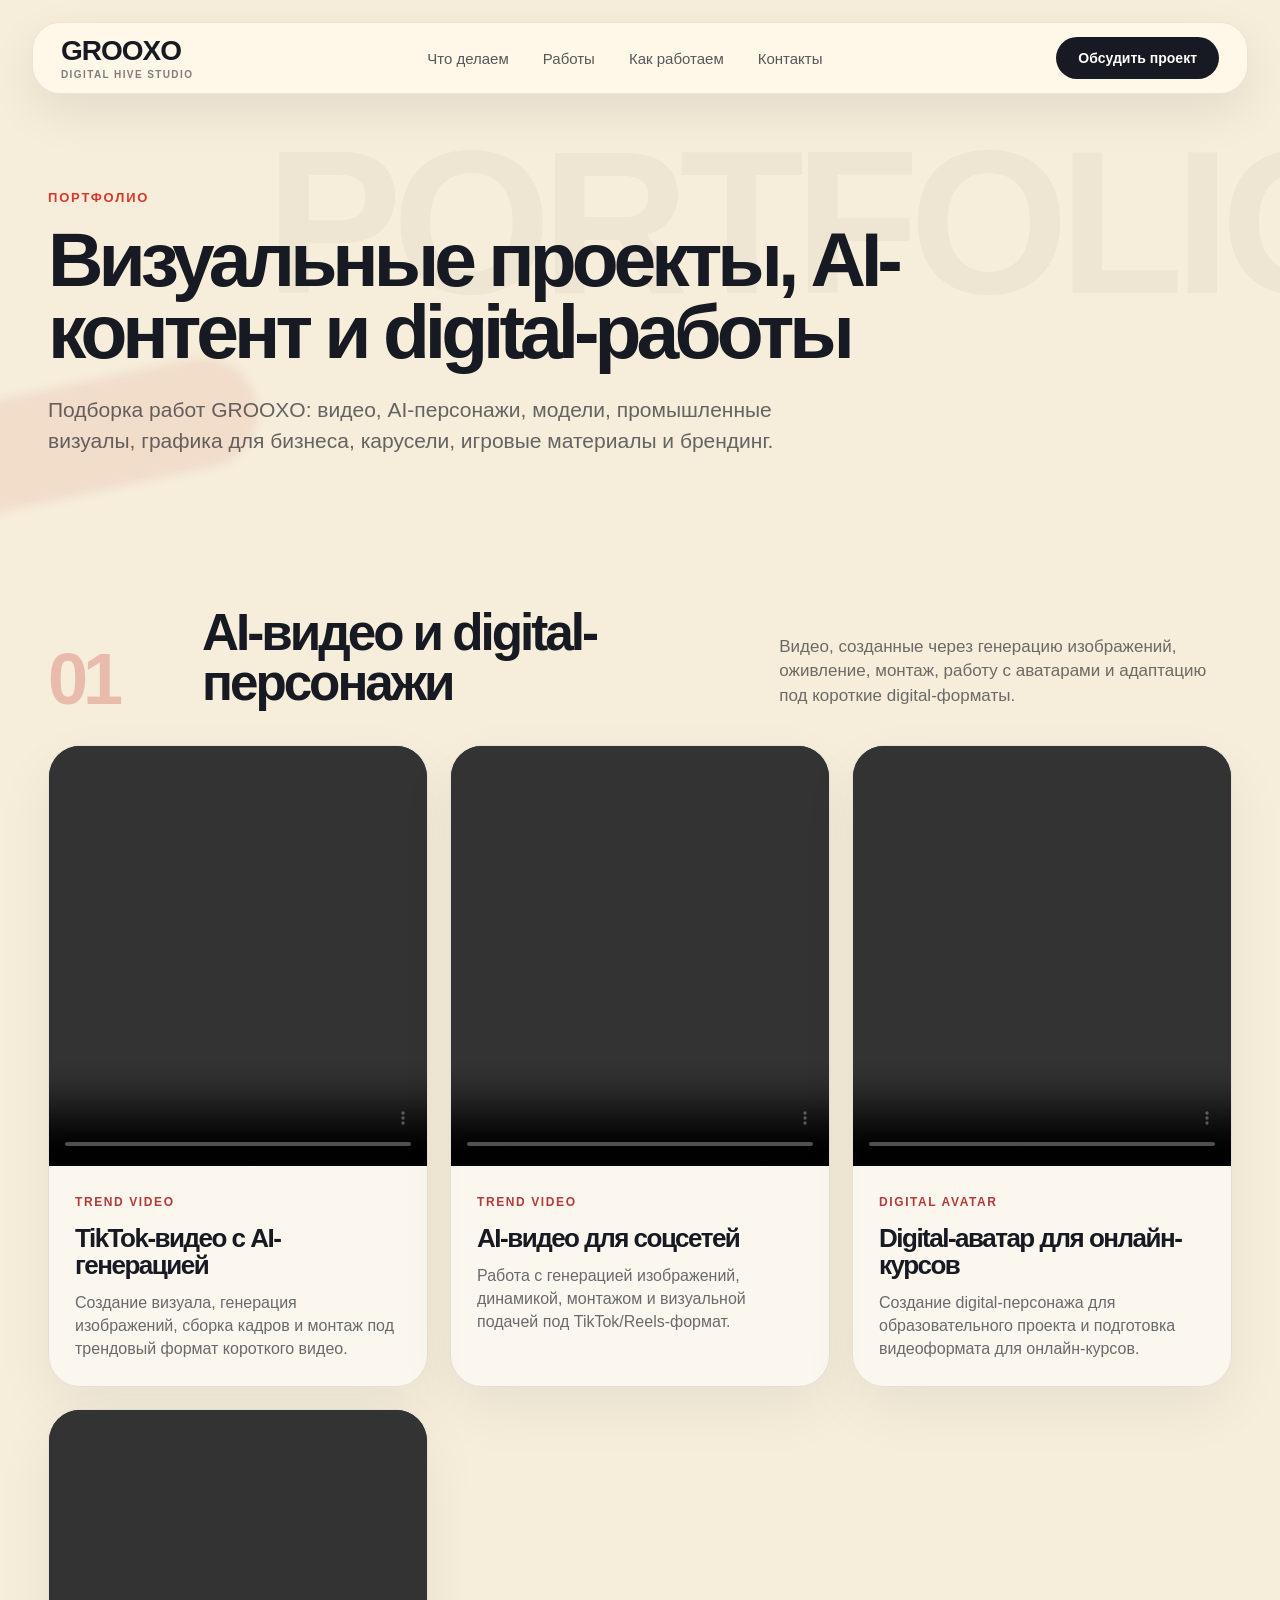
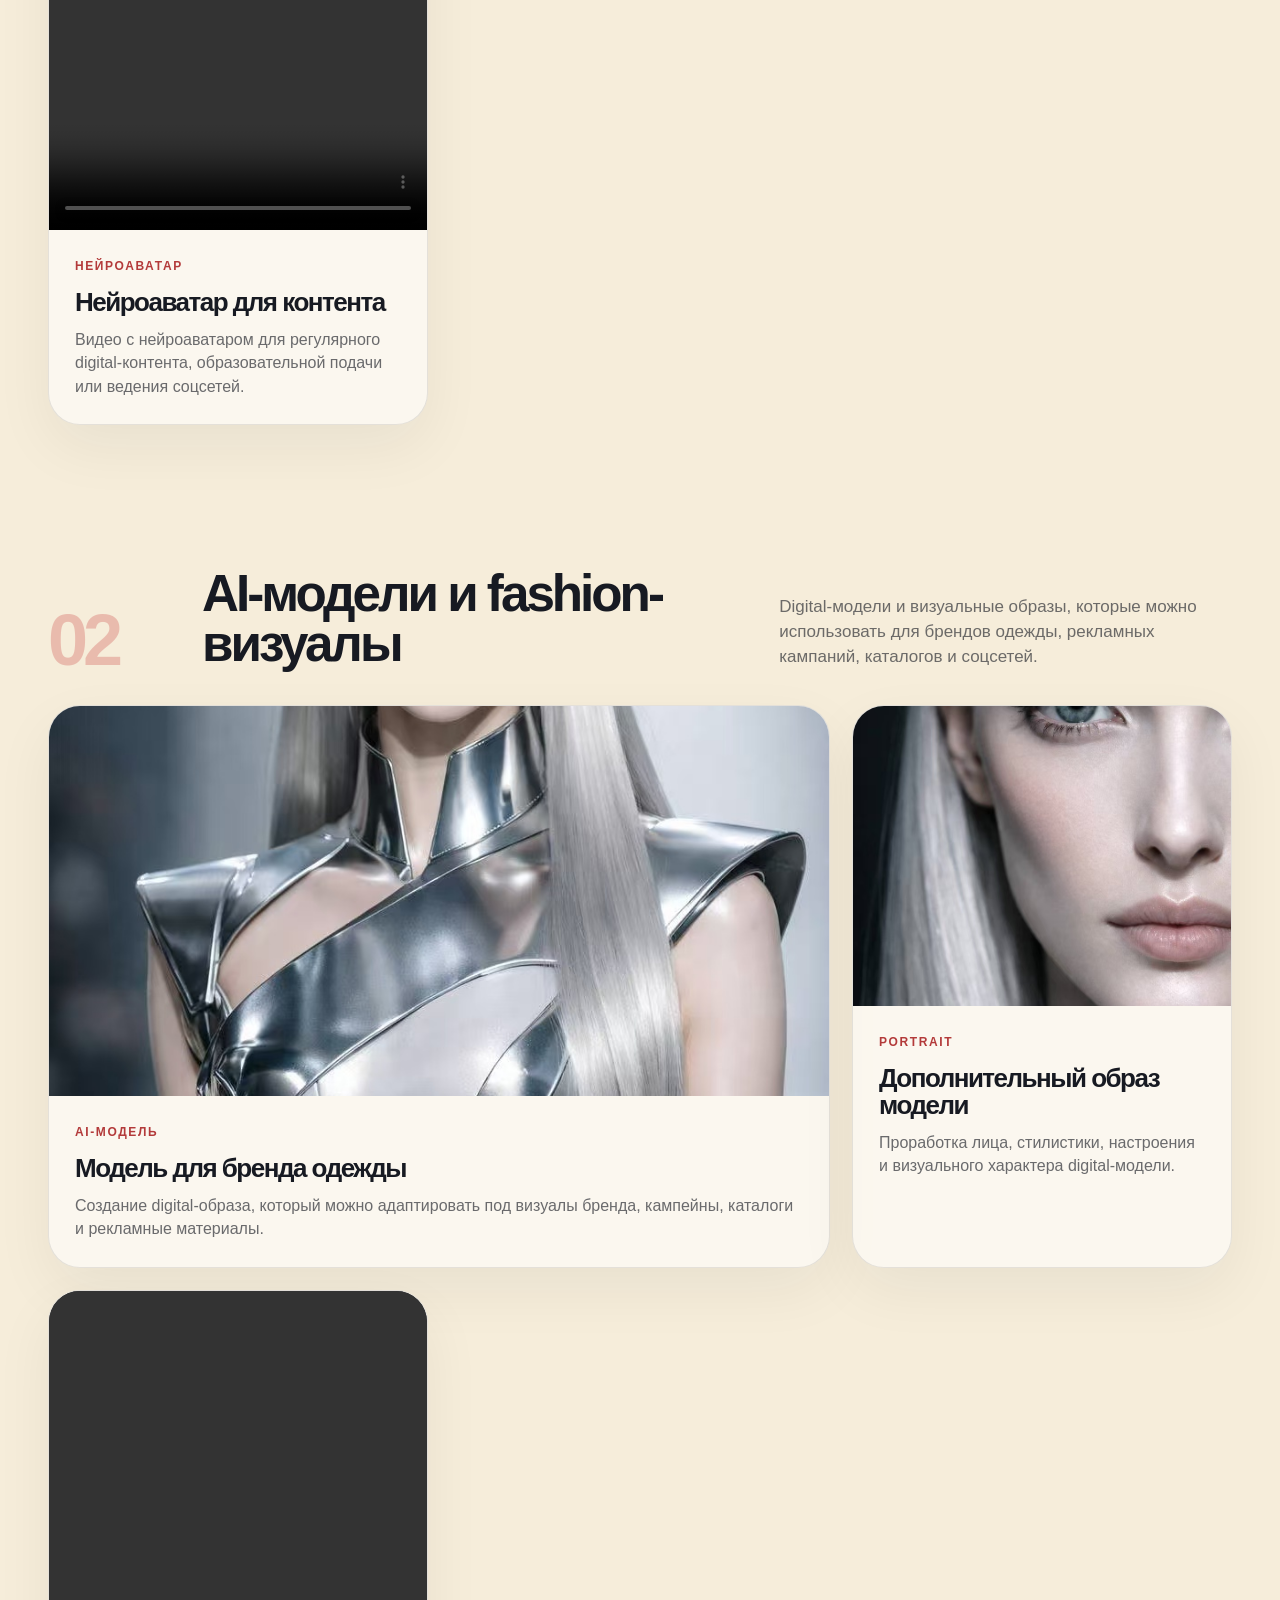
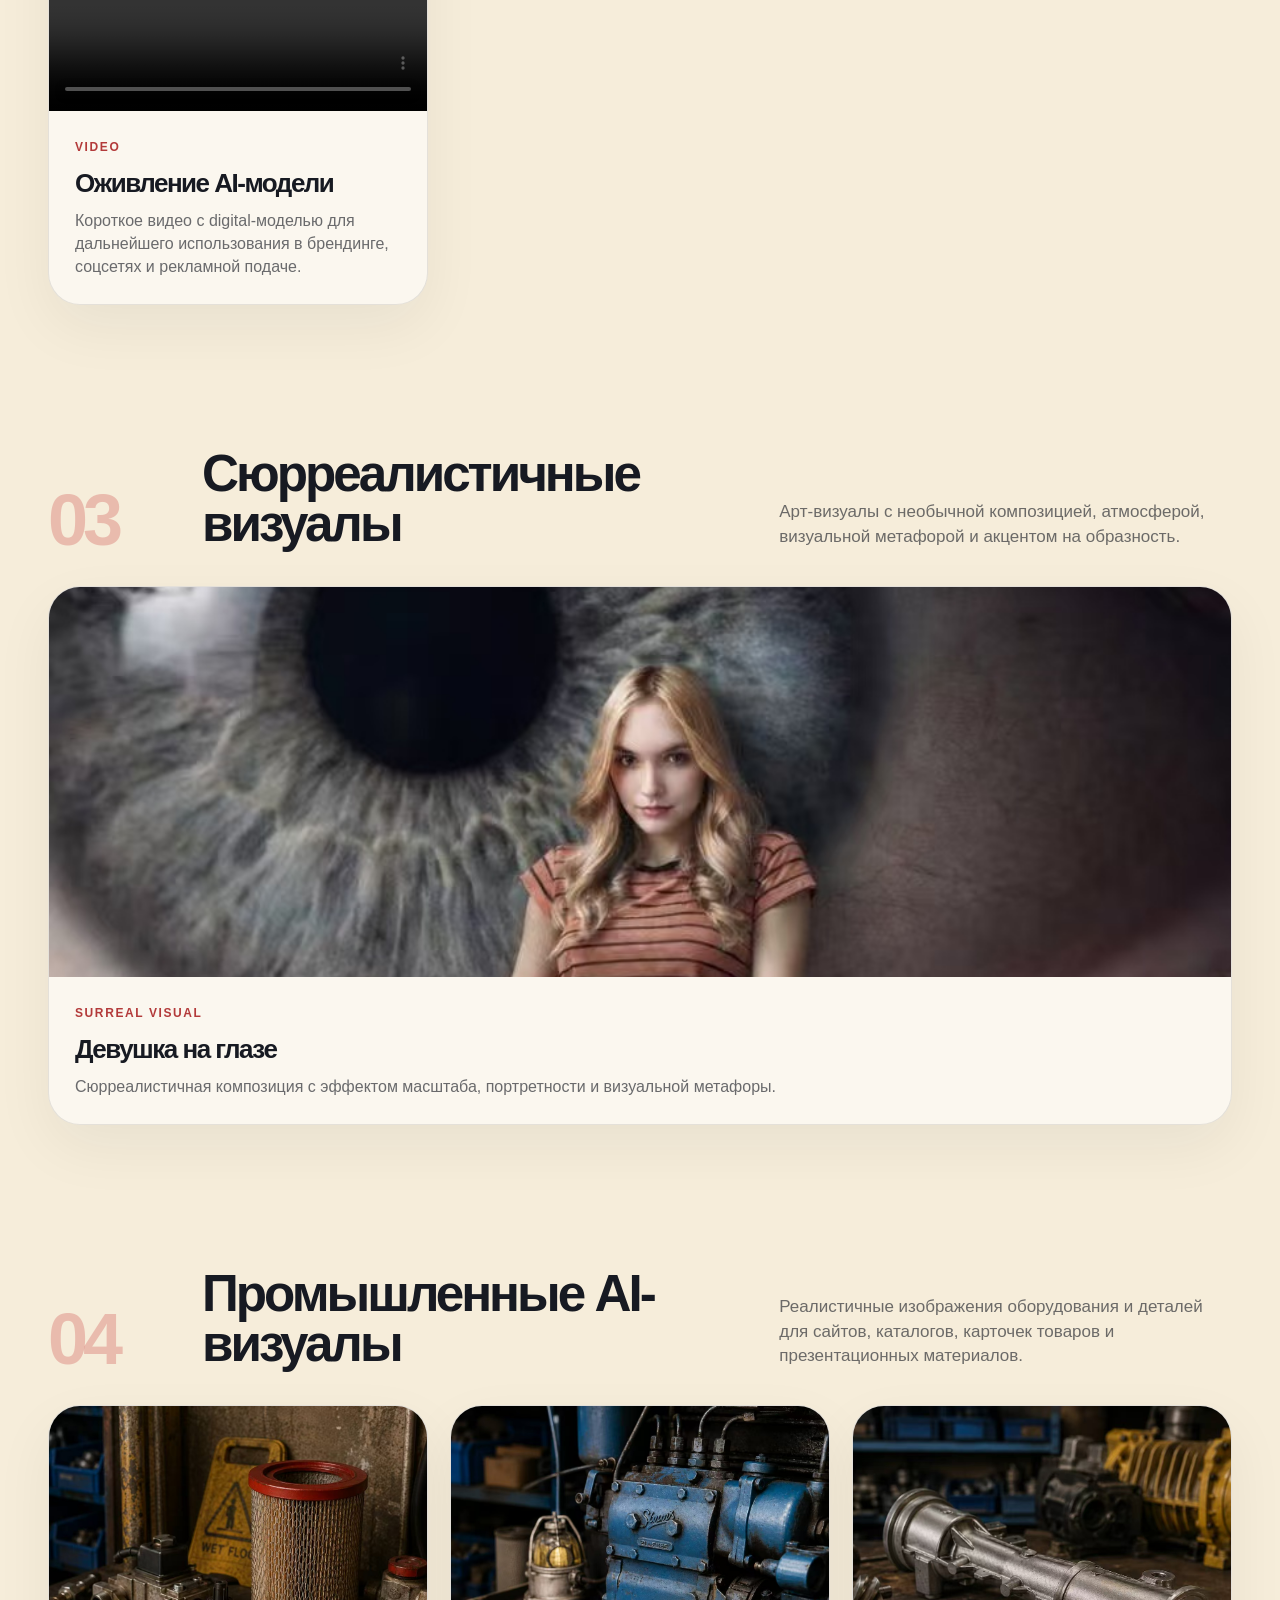
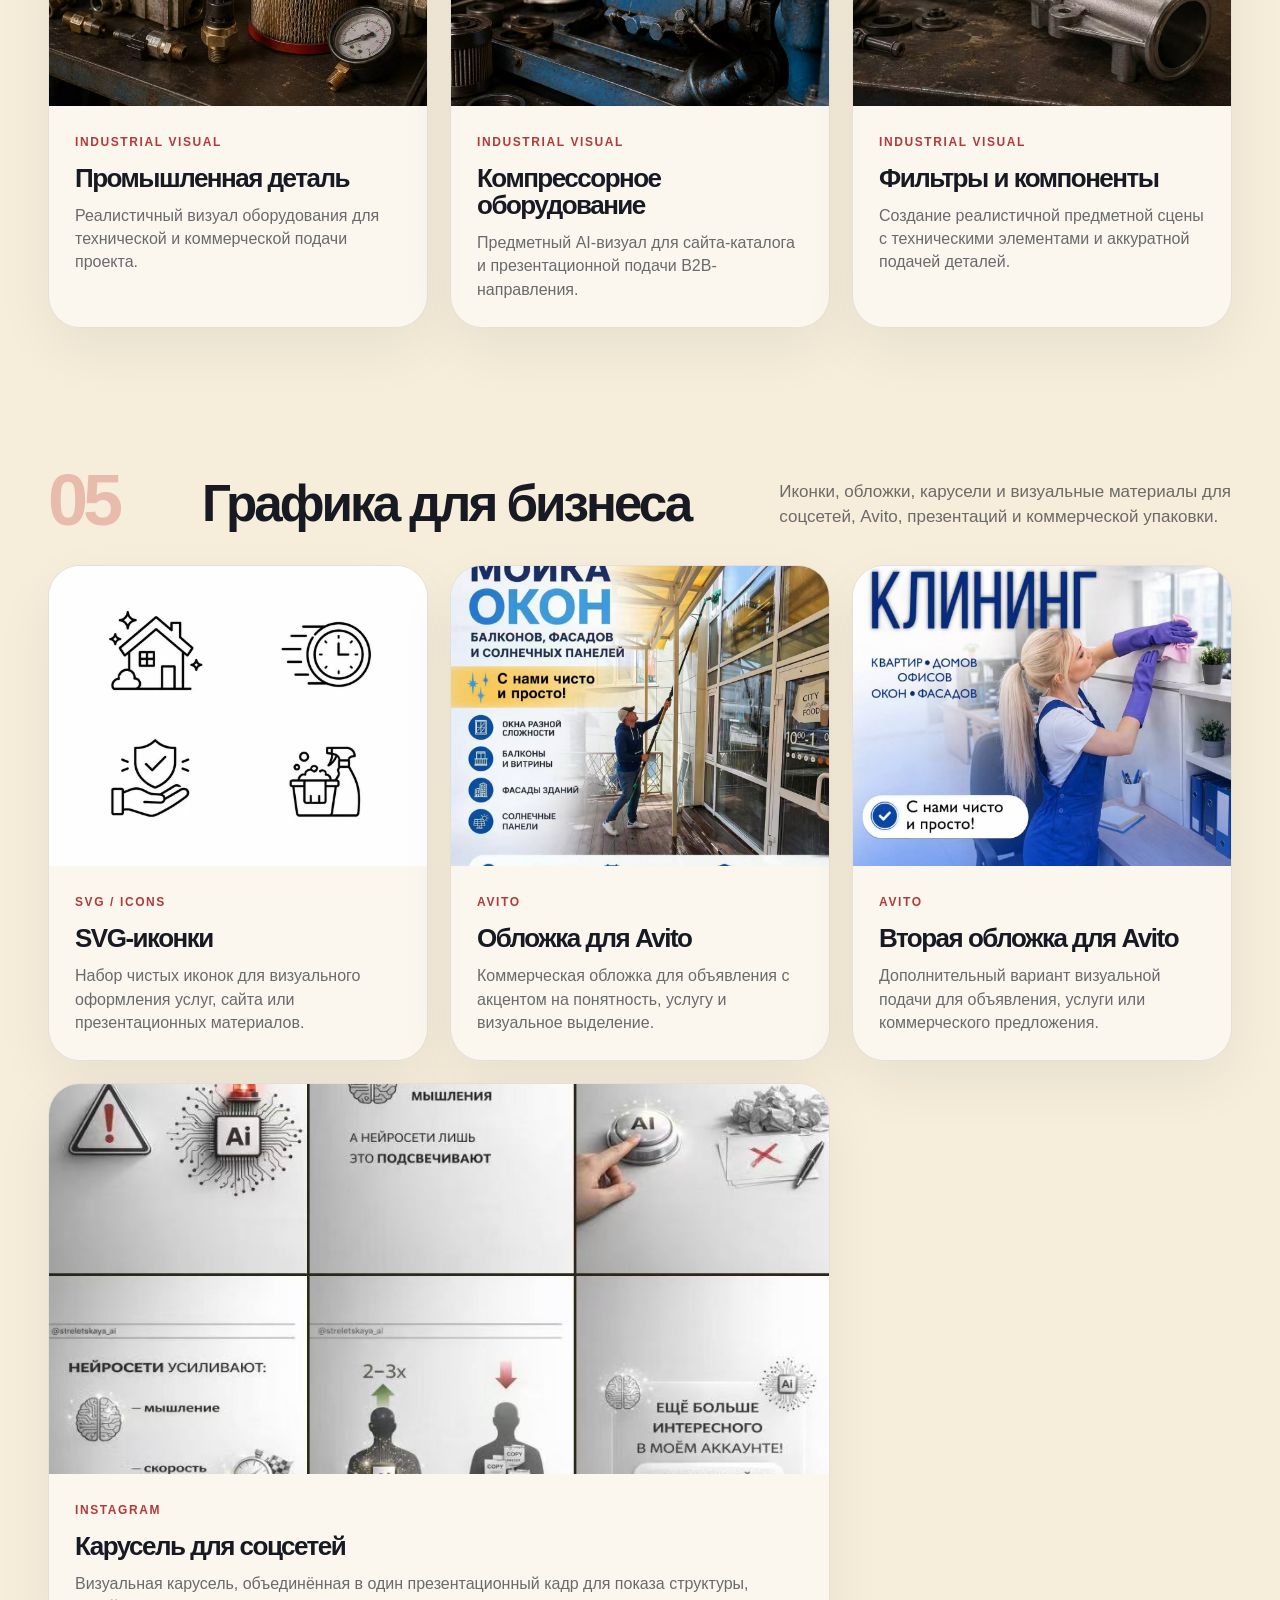
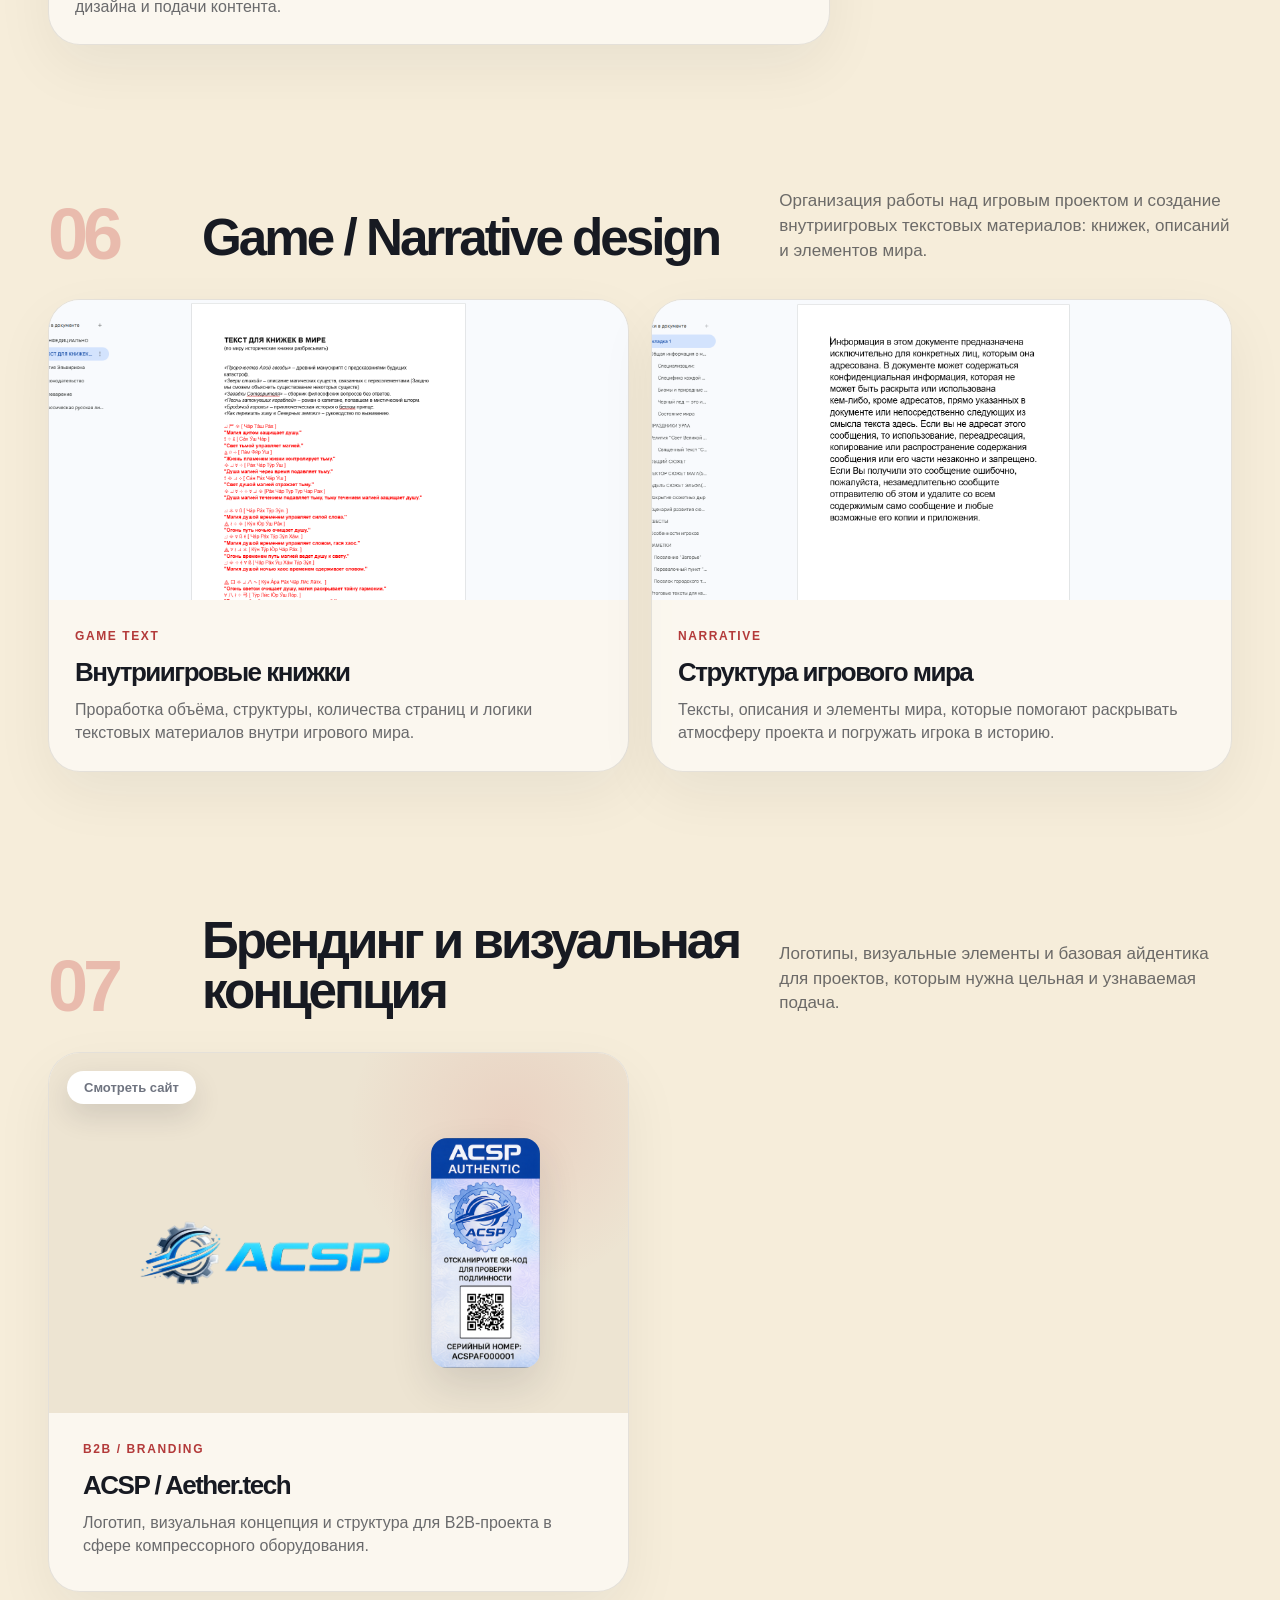
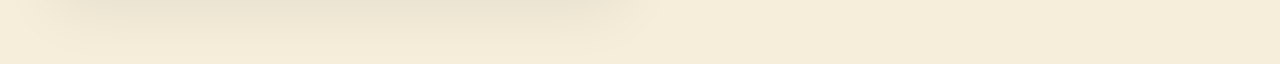
==== commit 16df837e: "add acsp" ====
--- a/portfolio.html
+++ b/portfolio.html
@@ -454,24 +454,41 @@
 
 <div class="portfolio-grid portfolio-grid--two">
 
-<article class="portfolio-work">
-<div class="portfolio-work__media portfolio-work__media--logo">
-<img src="assets/images/ACSP-logo.png" alt="Логотип ACSP">
-</div>
-
-<div class="portfolio-work__body">
-<span>B2B / branding</span>
-<h3>ACSP / Aether.tech</h3>
-<p>
-Логотип, визуальная концепция и структура для B2B-проекта
-в сфере компрессорного оборудования.
-</p>
-</div>
-</article>
-
-</div>
-</div>
-</section>
+<article class="portfolio-work portfolio-work--acsp">
+
+  <div class="portfolio-work__media portfolio-work__media--acsp">
+
+    <a href=" " target="_blank" class="portfolio-work__site-btn">
+      Смотреть сайт
+    </a >
+
+    <div class="portfolio-work__acsp-images">
+      <img 
+        src="assets/images/ACSP-logo.png" 
+        alt="Логотип ACSP" 
+        class="portfolio-work__acsp-logo"
+      >
+
+      <img 
+        src="assets/images/ACSP-nakleika.png" 
+        alt="Наклейка ACSP на коробке" 
+        class="portfolio-work__acsp-sticker"
+      >
+    </div>
+
+  </div>
+
+  <div class="portfolio-work__body">
+    <span>B2B / branding</span>
+    <h3>ACSP / Aether.tech</h3>
+    <p>
+      Логотип, визуальная концепция и структура для B2B-проекта
+      в сфере компрессорного оборудования.
+    </p >
+  </div>
+
+</article>
+
 
 </main>
 <!-- МОДАЛЬНОЕ ОКНО ДЛЯ ПРОСМОТРА МЕДИА -->
--- a/style.css
+++ b/style.css
@@ -1290,63 +1290,87 @@
 
 @media (max-width: 768px) {
   .hero {
-    min-height: 760px;
-    padding: 120px 18px 40px;
-    background-position: 60% center;
+    min-height: 780px;
+    padding: 0;
+    background-position: center top;
   }
 
   .hero__content {
-    position: relative;
-    z-index: 5;
-    max-width: 100%;
-    padding-top: 110px;
+    position: absolute;
+    inset: 0;
+    z-index: 20;
+    max-width: none;
+    padding: 0;
     text-align: center;
   }
 
-  .hero__label {
-    font-size: 10px;
-    letter-spacing: 2px;
-    margin-bottom: 12px;
+  .eyebrow {
+    position: absolute;
+    left: 50%;
+    top: 250px;
+    transform: translateX(-50%);
+    width: calc(100% - 36px);
+    margin: 0;
+    font-size: 9px;
+    line-height: 1.3;
+    letter-spacing: 0.16em;
+    text-align: center;
   }
 
   .hero__logo {
-    font-size: clamp(64px, 24vw, 96px);
-    line-height: 0.85;
-    letter-spacing: -4px;
-    transform: none;
+    position: absolute;
+    left: 50%;
+    top: 275px;
+    transform: translateX(-50%);
+    width: 100%;
+    margin: 0;
+    font-size: clamp(58px, 20vw, 82px);
+    line-height: 0.82;
+    letter-spacing: -0.09em;
+    text-align: center;
   }
 
   .hero__subtitle {
+    position: absolute;
+    color: black;
+    left: 50%;
+    top: 345px;
+    transform: translateX(-50%);
+    width: calc(100% - 36px);
+    margin: 0;
+    font-size: 17px;
+    line-height: 1.1;
+    letter-spacing: 0.16em;
+    text-align: center;
+  }
+
+  .hero__text {
+    position: absolute;
+    left: 50%;
+    top: 382px;
+    transform: translateX(-50%);
+    width: calc(100% - 48px);
+    max-width: 330px;
+    margin: 0;
     font-size: 20px;
-    line-height: 1.15;
-    letter-spacing: 4px;
-    margin-top: 12px;
-  }
-
-  .hero__text {
-    max-width: 320px;
-    margin: 14px auto 0;
-    font-size: 17px;
     line-height: 1.35;
-  }
-  
-  .hero__btn,
-  .hero .btn,
-  .hero__button {
-    margin-top: 24px;
+    text-align: center;
   }
 
   .decor--bee-main {
-    top: 150px;
+    top: 170px;
     left: 50%;
     width: 120px;
+    transform: translateX(-50%);
   }
 
   .decor--brand-card {
     display: none;
   }
 
-  .decor--text-digital-coach {
+  .decor--text-digital-coach,
+  .decor--text-create-future,
+  .decor--text-create-inspire {
     display: none;
   }
 
@@ -1365,16 +1389,11 @@
   }
 
   .decor--chain-bottom {
+    left: auto;
     right: -170px;
     bottom: -30px;
     width: 420px;
     opacity: 0.75;
-  }
-
-  .decor--text-digital-coach,
-  .decor--text-create-future,
-  .decor--text-create-inspire {
-    display: none;
   }
 }
 
@@ -2075,4 +2094,115 @@
     font-size: 90px;
     letter-spacing: -5px;
   }
+}
+
+.portfolio-work--acsp {
+  display: flex !important;
+  flex-direction: column !important;
+  overflow: hidden;
+}
+
+.portfolio-work--acsp .portfolio-work__media--acsp {
+  position: relative;
+  width: 100%;
+  min-height: 360px;
+  padding: 76px 34px 36px;
+  display: flex;
+  align-items: center;
+  justify-content: center;
+}
+
+.portfolio-work--acsp .portfolio-work__acsp-images {
+  width: 100%;
+  display: flex;
+  align-items: center;
+  justify-content: center;
+  gap: 34px;
+}
+
+.portfolio-work--acsp .portfolio-work__acsp-logo {
+  display: block;
+  width: auto !important;
+  max-width: 260px !important;
+  height: auto !important;
+  max-height: 150px !important;
+  object-fit: contain !important;
+}
+
+.portfolio-work--acsp .portfolio-work__acsp-sticker {
+  display: block;
+  width: auto !important;
+  max-width: 170px !important;
+  height: auto !important;
+  max-height: 230px !important;
+  object-fit: contain !important;
+  border-radius: 16px;
+  box-shadow: 0 18px 42px rgba(40, 45, 60, 0.14);
+}
+
+.portfolio-work--acsp .portfolio-work__body {
+  width: 100%;
+  padding: 26px 34px 34px;
+}
+
+.portfolio-work--acsp .portfolio-work__site-btn {
+  position: absolute;
+  top: 18px;
+  left: 18px;
+  z-index: 5;
+
+  display: inline-flex;
+  align-items: center;
+  justify-content: center;
+
+  padding: 10px 17px;
+  border-radius: 999px;
+
+  background: #ffffff;
+  color: #6f7480;
+
+  font-size: 13px;
+  font-weight: 700;
+  line-height: 1;
+  text-decoration: none;
+
+  box-shadow: 0 12px 28px rgba(40, 45, 60, 0.14);
+  transition: transform 0.25s ease, box-shadow 0.25s ease;
+}
+
+.portfolio-work--acsp .portfolio-work__site-btn:hover {
+  transform: translateY(-2px);
+  box-shadow: 0 16px 36px rgba(40, 45, 60, 0.2);
+}
+@media (max-width: 768px) {
+  .portfolio-work--acsp .portfolio-work__media--acsp {
+    min-height: auto;
+    padding: 66px 20px 28px;
+  }
+
+  .portfolio-work--acsp .portfolio-work__acsp-images {
+    flex-direction: column;
+    gap: 22px;
+  }
+
+  .portfolio-work--acsp .portfolio-work__acsp-logo {
+    max-width: 230px !important;
+    max-height: 130px !important;
+  }
+
+  .portfolio-work--acsp .portfolio-work__acsp-sticker {
+    max-width: 200px !important;
+    max-height: 260px !important;
+  }
+
+  .portfolio-work--acsp .portfolio-work__body {
+    padding: 24px 24px 30px;
+  }
+
+  .portfolio-work--acsp .portfolio-work__site-btn {
+    top: 14px;
+    left: 14px;
+    padding: 9px 14px;
+    font-size: 12px;
+  }
 }
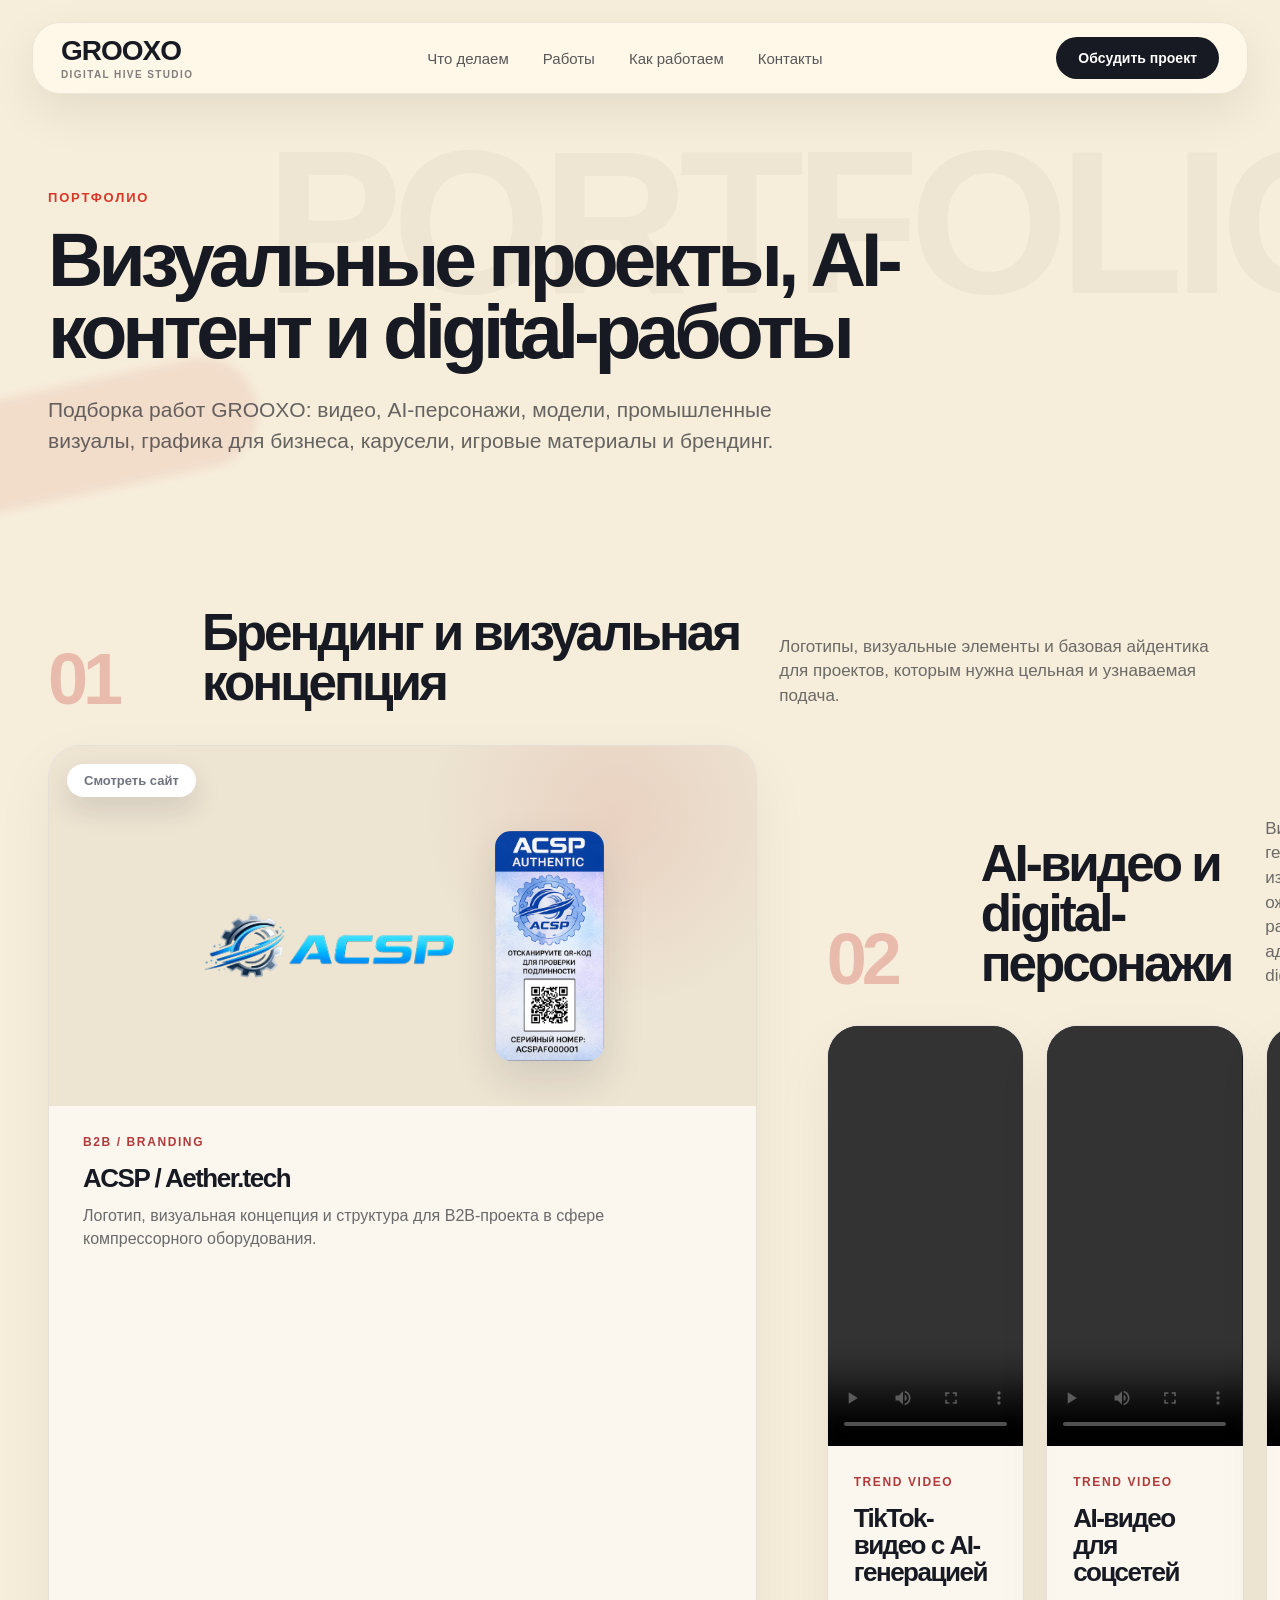
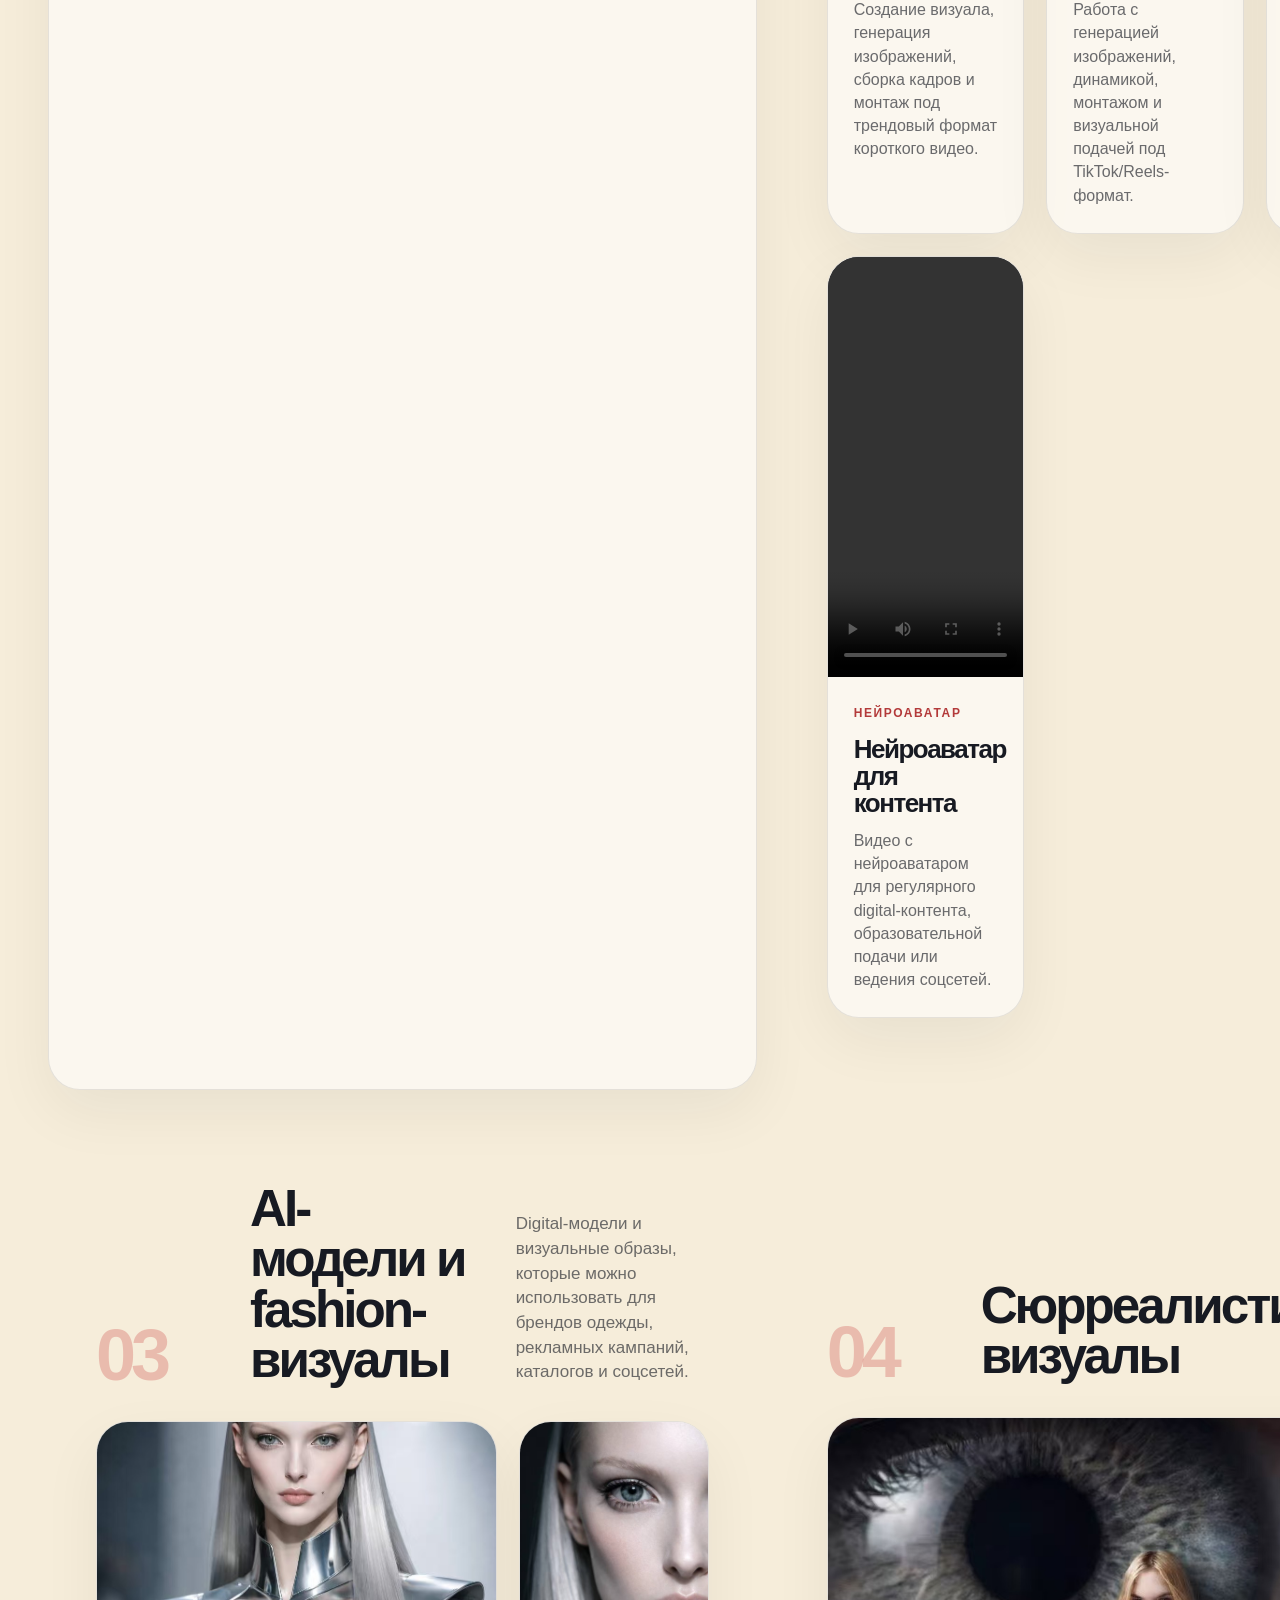
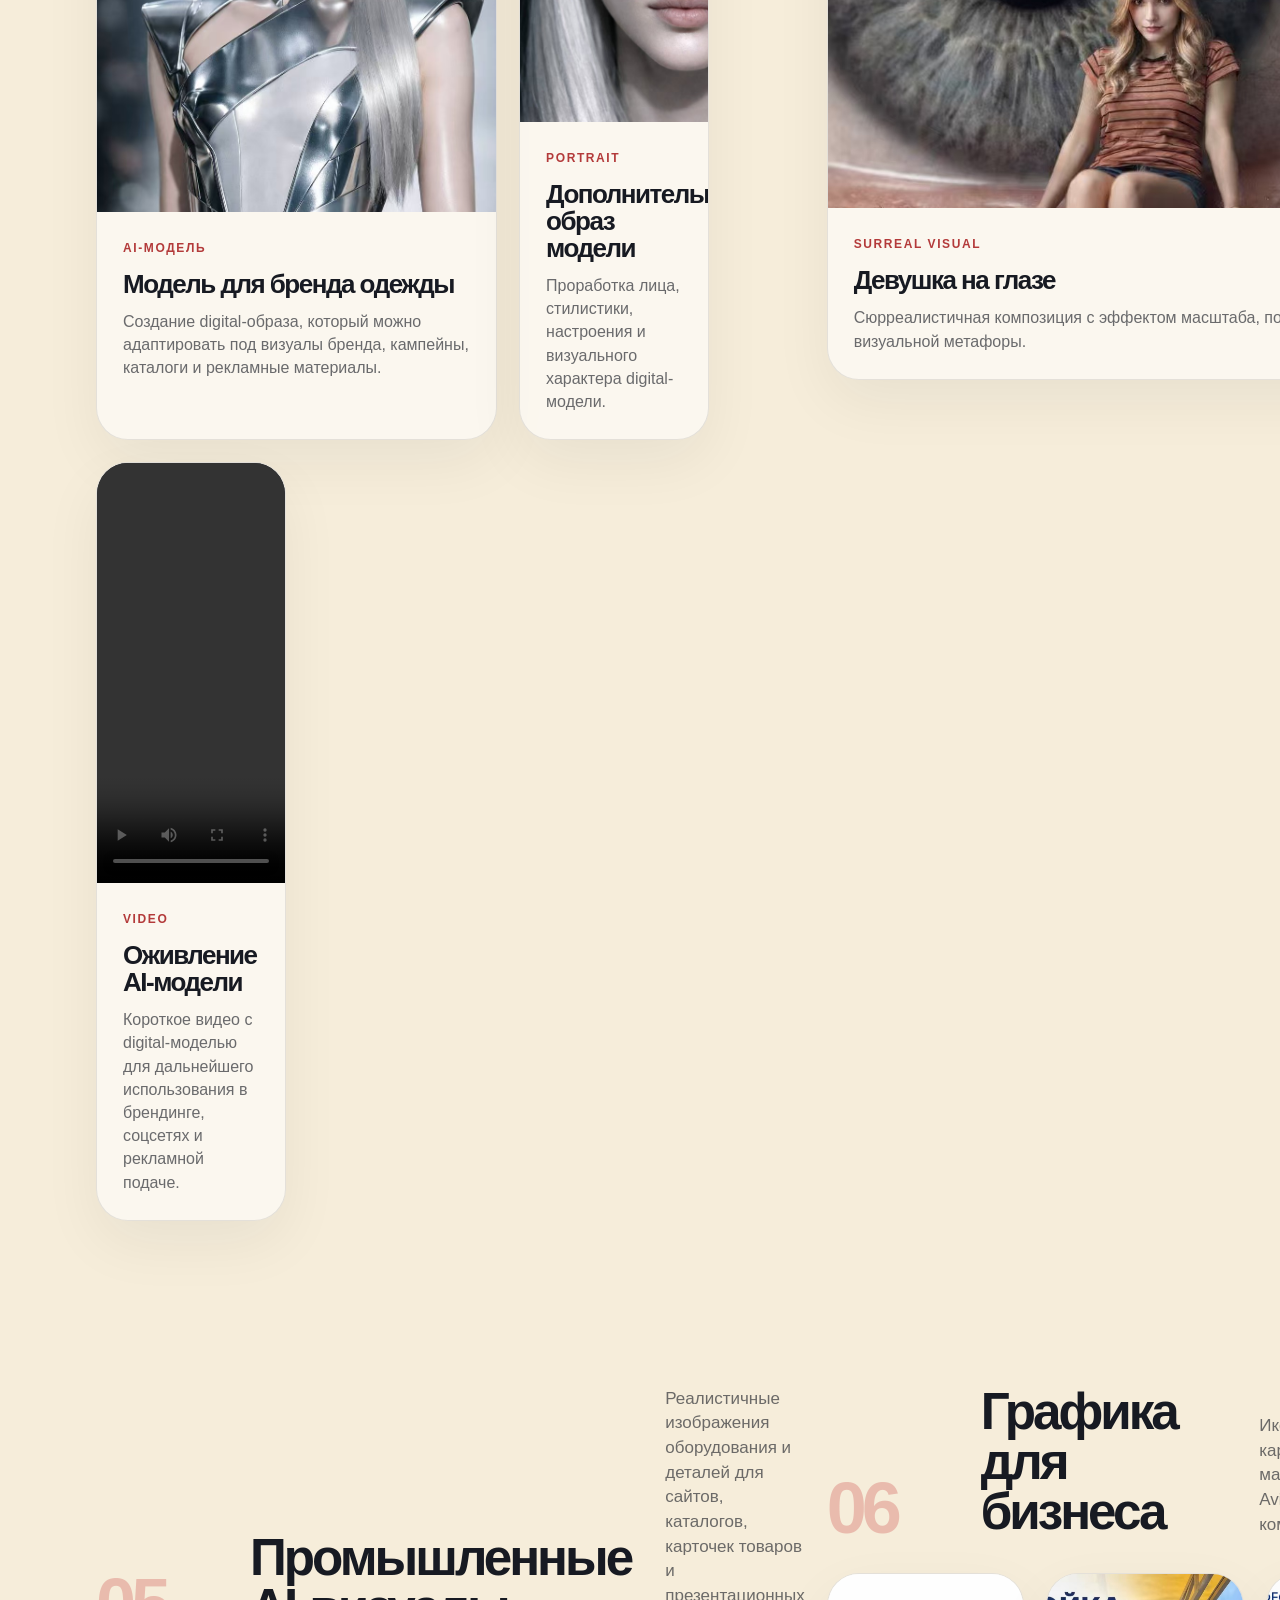
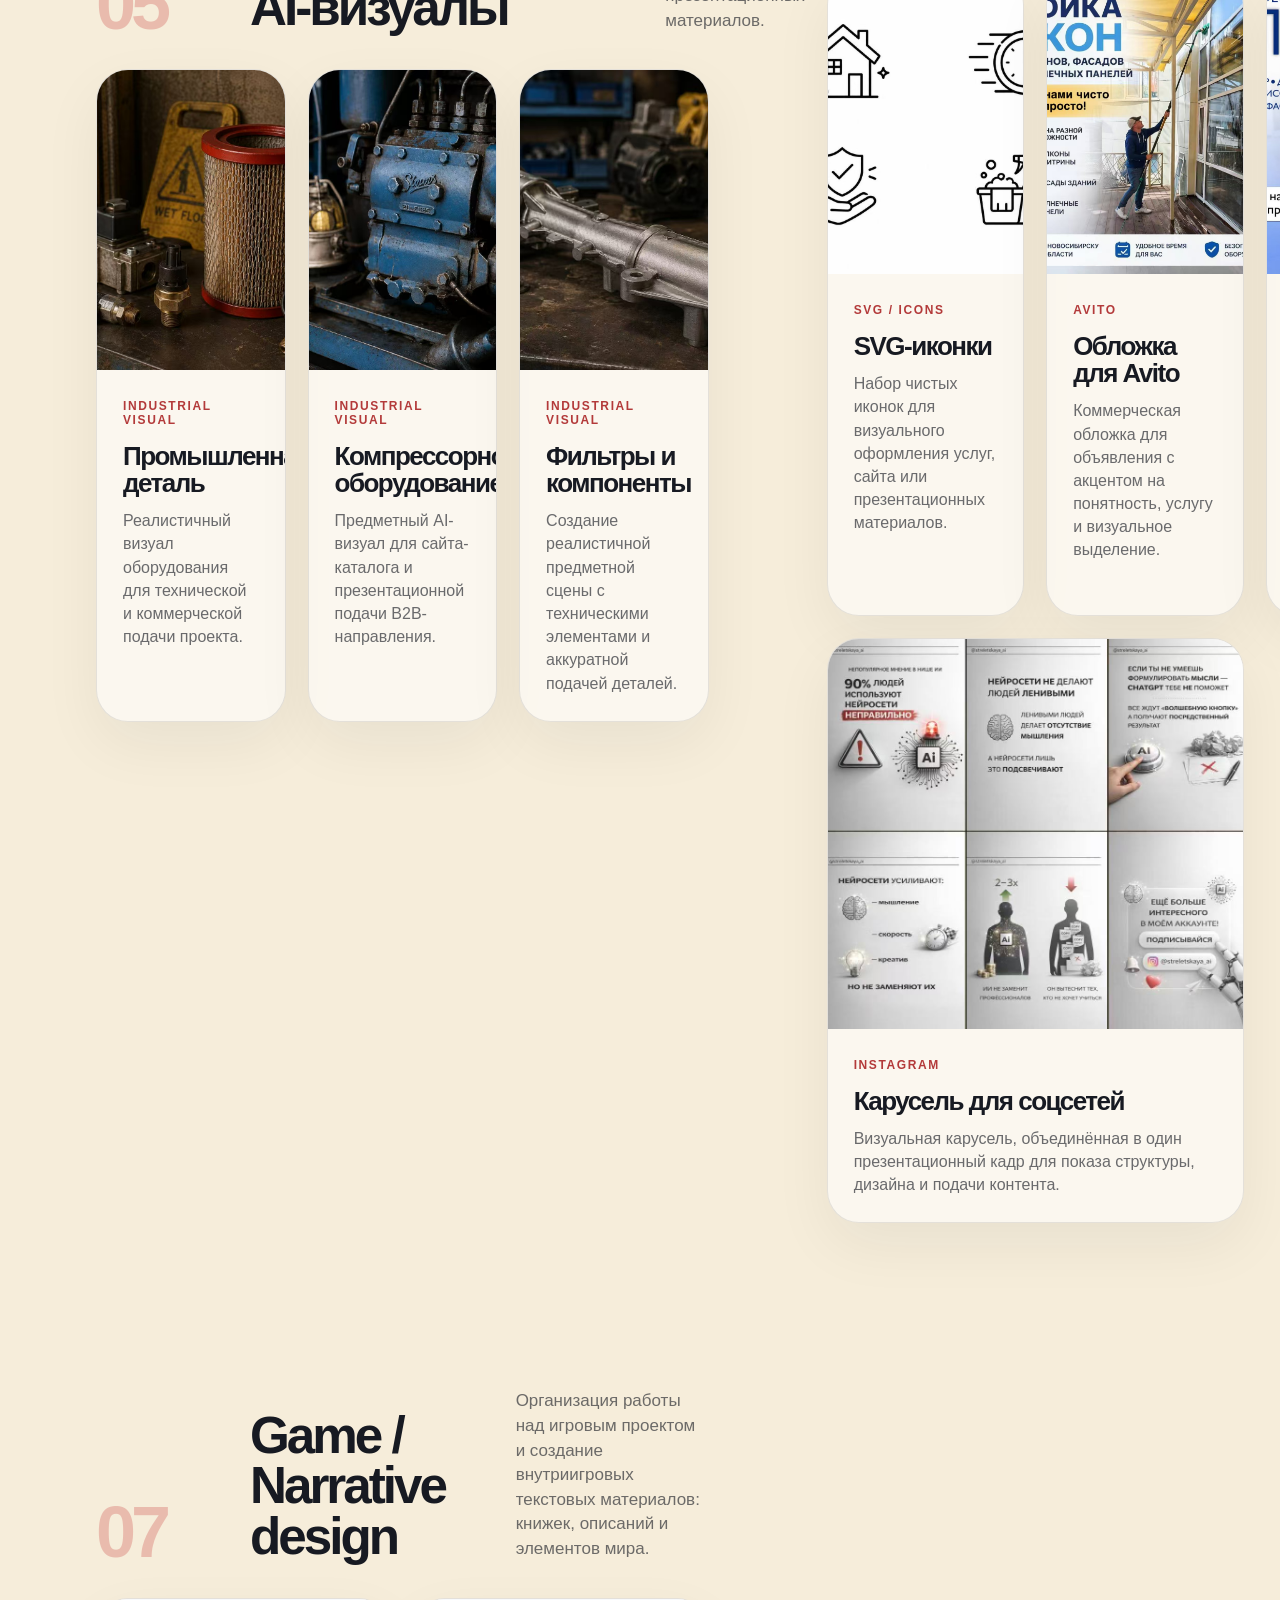
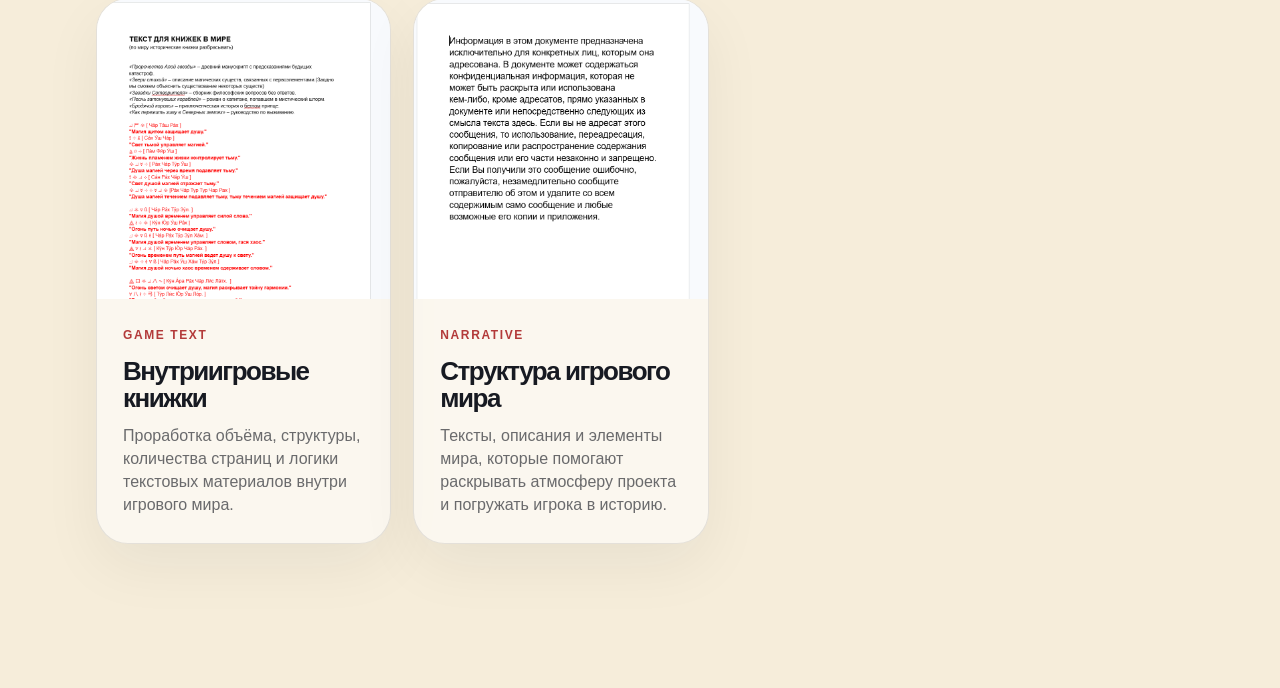
==== commit fecf7d41: "portfolio update" ====
--- a/portfolio.html
+++ b/portfolio.html
@@ -48,403 +48,12 @@
 </div>
 </section>
 
-
-<!-- 01. AI-ВИДЕО И DIGITAL-ПЕРСОНАЖИ -->
+<!-- 07. БРЕНДИНГ И ЛОГОТИП -->
 <section class="portfolio-category">
 <div class="container">
 
 <div class="portfolio-category__head">
 <span>01</span>
-<h2>AI-видео и digital-персонажи</h2>
-<p>
-Видео, созданные через генерацию изображений, оживление, монтаж,
-работу с аватарами и адаптацию под короткие digital-форматы.
-</p>
-</div>
-
-<div class="portfolio-grid">
-
-<article class="portfolio-work portfolio-work--video">
-<div class="portfolio-work__media">
-<video controls preload="metadata">
-<source src="assets/videos/tiktok-1.mp4" type="video/mp4">
-Ваш браузер не поддерживает видео.
-</video>
-</div>
-
-<div class="portfolio-work__body">
-<span>Trend video</span>
-<h3>TikTok-видео с AI-генерацией</h3>
-<p>
-Создание визуала, генерация изображений, сборка кадров и монтаж
-под трендовый формат короткого видео.
-</p>
-</div>
-</article>
-
-<article class="portfolio-work portfolio-work--video">
-<div class="portfolio-work__media">
-<video controls preload="metadata">
-<source src="assets/videos/tiktok-2.mp4" type="video/mp4">
-Ваш браузер не поддерживает видео.
-</video>
-</div>
-
-<div class="portfolio-work__body">
-<span>Trend video</span>
-<h3>AI-видео для соцсетей</h3>
-<p>
-Работа с генерацией изображений, динамикой, монтажом и визуальной
-подачей под TikTok/Reels-формат.
-</p>
-</div>
-</article>
-
-<article class="portfolio-work portfolio-work--video">
-<div class="portfolio-work__media">
-<video controls preload="metadata">
-<source src="assets/videos/digital-avatar.mp4" type="video/mp4">
-Ваш браузер не поддерживает видео.
-</video>
-</div>
-
-<div class="portfolio-work__body">
-<span>Digital avatar</span>
-<h3>Digital-аватар для онлайн-курсов</h3>
-<p>
-Создание digital-персонажа для образовательного проекта и подготовка
-видеоформата для онлайн-курсов.
-</p>
-</div>
-</article>
-
-<article class="portfolio-work portfolio-work--video">
-<div class="portfolio-work__media">
-<video controls preload="metadata">
-<source src="assets/videos/neuro-avatar.mp4" type="video/mp4">
-Ваш браузер не поддерживает видео.
-</video>
-</div>
-
-<div class="portfolio-work__body">
-<span>Нейроаватар</span>
-<h3>Нейроаватар для контента</h3>
-<p>
-Видео с нейроаватаром для регулярного digital-контента,
-образовательной подачи или ведения соцсетей.
-</p>
-</div>
-</article>
-
-</div>
-</div>
-</section>
-
-
-<!-- 02. AI-МОДЕЛИ И FASHION-ВИЗУАЛЫ -->
-<section class="portfolio-category">
-<div class="container">
-
-<div class="portfolio-category__head">
-<span>02</span>
-<h2>AI-модели и fashion-визуалы</h2>
-<p>
-Digital-модели и визуальные образы, которые можно использовать
-для брендов одежды, рекламных кампаний, каталогов и соцсетей.
-</p>
-</div>
-
-<div class="portfolio-grid portfolio-grid--featured">
-
-<article class="portfolio-work portfolio-work--wide">
-<div class="portfolio-work__media">
-<img src="assets/images/model-main.jpg" alt="Главное фото AI-модели для fashion-бренда">
-</div>
-
-<div class="portfolio-work__body">
-<span>AI-модель</span>
-<h3>Модель для бренда одежды</h3>
-<p>
-Создание digital-образа, который можно адаптировать под визуалы бренда,
-кампейны, каталоги и рекламные материалы.
-</p>
-</div>
-</article>
-
-<article class="portfolio-work">
-<div class="portfolio-work__media">
-<img src="assets/images/model-close.jpg" alt="Второе фото AI-модели, портрет или дополнительный ракурс">
-</div>
-
-<div class="portfolio-work__body">
-<span>Portrait</span>
-<h3>Дополнительный образ модели</h3>
-<p>
-Проработка лица, стилистики, настроения и визуального характера
-digital-модели.
-</p>
-</div>
-</article>
-
-<article class="portfolio-work portfolio-work--video">
-<div class="portfolio-work__media">
-<video controls preload="metadata">
-<source src="assets/videos/model-video.mp4" type="video/mp4">
-Ваш браузер не поддерживает видео.
-</video>
-</div>
-
-<div class="portfolio-work__body">
-<span>Video</span>
-<h3>Оживление AI-модели</h3>
-<p>
-Короткое видео с digital-моделью для дальнейшего использования
-в брендинге, соцсетях и рекламной подаче.
-</p>
-</div>
-</article>
-
-</div>
-</div>
-</section>
-
-
-<!-- 03. СЮРРЕАЛИСТИЧНЫЕ ВИЗУАЛЫ -->
-<section class="portfolio-category">
-<div class="container">
-
-<div class="portfolio-category__head">
-<span>03</span>
-<h2>Сюрреалистичные визуалы</h2>
-<p>
-Арт-визуалы с необычной композицией, атмосферой, визуальной метафорой
-и акцентом на образность.
-</p>
-</div>
-
-<div class="portfolio-grid portfolio-grid--two">
-
-<article class="portfolio-work portfolio-work--wide">
-<div class="portfolio-work__media">
-<img src="assets/images/surreal-eye.jpg" alt="Сюрреалистичная фотография: девушка сидит на глазе">
-</div>
-
-<div class="portfolio-work__body">
-<span>Surreal visual</span>
-<h3>Девушка на глазе</h3>
-<p>
-Сюрреалистичная композиция с эффектом масштаба, портретности
-и визуальной метафоры.
-</p>
-</div>
-</article>
-
-</div>
-</div>
-</section>
-
-
-<!-- 04. ПРОМЫШЛЕННЫЕ AI-ВИЗУАЛЫ -->
-<section class="portfolio-category">
-<div class="container">
-
-<div class="portfolio-category__head">
-<span>04</span>
-<h2>Промышленные AI-визуалы</h2>
-<p>
-Реалистичные изображения оборудования и деталей для сайтов, каталогов,
-карточек товаров и презентационных материалов.
-</p>
-</div>
-
-<div class="portfolio-grid">
-
-<article class="portfolio-work">
-<div class="portfolio-work__media">
-<img src="assets/images/parts-1.jpg" alt="Реалистичное изображение промышленной детали">
-</div>
-
-<div class="portfolio-work__body">
-<span>Industrial visual</span>
-<h3>Промышленная деталь</h3>
-<p>
-Реалистичный визуал оборудования для технической и коммерческой
-подачи проекта.
-</p>
-</div>
-</article>
-
-<article class="portfolio-work">
-<div class="portfolio-work__media">
-<img src="assets/images/parts-2.jpg" alt="Реалистичное изображение компрессорного оборудования">
-</div>
-
-<div class="portfolio-work__body">
-<span>Industrial visual</span>
-<h3>Компрессорное оборудование</h3>
-<p>
-Предметный AI-визуал для сайта-каталога и презентационной подачи
-B2B-направления.
-</p>
-</div>
-</article>
-
-<article class="portfolio-work">
-<div class="portfolio-work__media">
-<img src="assets/images/parts-3.jpg" alt="Реалистичное изображение фильтров и компонентов">
-</div>
-
-<div class="portfolio-work__body">
-<span>Industrial visual</span>
-<h3>Фильтры и компоненты</h3>
-<p>
-Создание реалистичной предметной сцены с техническими элементами
-и аккуратной подачей деталей.
-</p>
-</div>
-</article>
-
-</div>
-</div>
-</section>
-
-
-<!-- 05. ГРАФИКА ДЛЯ БИЗНЕСА -->
-<section class="portfolio-category">
-<div class="container">
-
-<div class="portfolio-category__head">
-<span>05</span>
-<h2>Графика для бизнеса</h2>
-<p>
-Иконки, обложки, карусели и визуальные материалы для соцсетей,
-Avito, презентаций и коммерческой упаковки.
-</p>
-</div>
-
-<div class="portfolio-grid">
-
-<article class="portfolio-work">
-<div class="portfolio-work__media">
-<img src="assets/images/icons-svg.jpg" alt="SVG-иконки для визуального оформления проекта">
-</div>
-
-<div class="portfolio-work__body">
-<span>SVG / icons</span>
-<h3>SVG-иконки</h3>
-<p>
-Набор чистых иконок для визуального оформления услуг,
-сайта или презентационных материалов.
-</p>
-</div>
-</article>
-
-<article class="portfolio-work">
-<div class="portfolio-work__media">
-<img src="assets/images/avito-covers-1.jpg" alt="Первая обложка для Avito">
-</div>
-
-<div class="portfolio-work__body">
-<span>Avito</span>
-<h3>Обложка для Avito</h3>
-<p>
-Коммерческая обложка для объявления с акцентом на понятность,
-услугу и визуальное выделение.
-</p>
-</div>
-</article>
-
-<article class="portfolio-work">
-<div class="portfolio-work__media">
-<img src="assets/images/avito-covers-2.jpg" alt="Вторая обложка для Avito">
-</div>
-
-<div class="portfolio-work__body">
-<span>Avito</span>
-<h3>Вторая обложка для Avito</h3>
-<p>
-Дополнительный вариант визуальной подачи для объявления,
-услуги или коммерческого предложения.
-</p>
-</div>
-</article>
-
-<article class="portfolio-work portfolio-work--wide">
-<div class="portfolio-work__media">
-<img src="assets/images/instagram-carousel.jpg" alt="Instagram-карусель, объединённая в одно изображение">
-</div>
-
-<div class="portfolio-work__body">
-<span>Instagram</span>
-<h3>Карусель для соцсетей</h3>
-<p>
-Визуальная карусель, объединённая в один презентационный кадр
-для показа структуры, дизайна и подачи контента.
-</p>
-</div>
-</article>
-
-</div>
-</div>
-</section>
-
-
-<!-- 06. GAME / NARRATIVE DESIGN -->
-<section class="portfolio-category">
-<div class="container">
-
-<div class="portfolio-category__head">
-<span>06</span>
-<h2>Game / Narrative design</h2>
-<p>
-Организация работы над игровым проектом и создание внутриигровых
-текстовых материалов: книжек, описаний и элементов мира.
-</p>
-</div>
-
-<div class="portfolio-grid portfolio-grid--two">
-
-<article class="portfolio-work">
-<div class="portfolio-work__media">
-<img src="assets/images/game-books-1.png" alt="Первый скриншот проработки внутриигровых книжек">
-</div>
-
-<div class="portfolio-work__body">
-<span>Game text</span>
-<h3>Внутриигровые книжки</h3>
-<p>
-Проработка объёма, структуры, количества страниц и логики
-текстовых материалов внутри игрового мира.
-</p>
-</div>
-</article>
-
-<article class="portfolio-work">
-<div class="portfolio-work__media">
-<img src="assets/images/game-books-2.png" alt="Второй скриншот структуры внутриигровых книжек">
-</div>
-
-<div class="portfolio-work__body">
-<span>Narrative</span>
-<h3>Структура игрового мира</h3>
-<p>
-Тексты, описания и элементы мира, которые помогают раскрывать
-атмосферу проекта и погружать игрока в историю.
-</p>
-</div>
-</article>
-
-</div>
-</div>
-</section>
-
-
-<!-- 07. БРЕНДИНГ И ЛОГОТИП -->
-<section class="portfolio-category">
-<div class="container">
-
-<div class="portfolio-category__head">
-<span>07</span>
 <h2>Брендинг и визуальная концепция</h2>
 <p>
 Логотипы, визуальные элементы и базовая айдентика для проектов,
@@ -458,7 +67,7 @@
 
   <div class="portfolio-work__media portfolio-work__media--acsp">
 
-    <a href=" " target="_blank" class="portfolio-work__site-btn">
+    <a href="https://acspx.ru" target="_blank" class="portfolio-work__site-btn">
       Смотреть сайт
     </a >
 
@@ -489,6 +98,398 @@
 
 </article>
 
+<!-- 01. AI-ВИДЕО И DIGITAL-ПЕРСОНАЖИ -->
+<section class="portfolio-category">
+<div class="container">
+
+<div class="portfolio-category__head">
+<span>02</span>
+<h2>AI-видео и digital-персонажи</h2>
+<p>
+Видео, созданные через генерацию изображений, оживление, монтаж,
+работу с аватарами и адаптацию под короткие digital-форматы.
+</p>
+</div>
+
+<div class="portfolio-grid">
+
+<article class="portfolio-work portfolio-work--video">
+<div class="portfolio-work__media">
+<video controls preload="metadata">
+<source src="assets/videos/tiktok-1.mp4" type="video/mp4">
+Ваш браузер не поддерживает видео.
+</video>
+</div>
+
+<div class="portfolio-work__body">
+<span>Trend video</span>
+<h3>TikTok-видео с AI-генерацией</h3>
+<p>
+Создание визуала, генерация изображений, сборка кадров и монтаж
+под трендовый формат короткого видео.
+</p>
+</div>
+</article>
+
+<article class="portfolio-work portfolio-work--video">
+<div class="portfolio-work__media">
+<video controls preload="metadata">
+<source src="assets/videos/tiktok-2.mp4" type="video/mp4">
+Ваш браузер не поддерживает видео.
+</video>
+</div>
+
+<div class="portfolio-work__body">
+<span>Trend video</span>
+<h3>AI-видео для соцсетей</h3>
+<p>
+Работа с генерацией изображений, динамикой, монтажом и визуальной
+подачей под TikTok/Reels-формат.
+</p>
+</div>
+</article>
+
+<article class="portfolio-work portfolio-work--video">
+<div class="portfolio-work__media">
+<video controls preload="metadata">
+<source src="assets/videos/digital-avatar.mp4" type="video/mp4">
+Ваш браузер не поддерживает видео.
+</video>
+</div>
+
+<div class="portfolio-work__body">
+<span>Digital avatar</span>
+<h3>Digital-аватар для онлайн-курсов</h3>
+<p>
+Создание digital-персонажа для образовательного проекта и подготовка
+видеоформата для онлайн-курсов.
+</p>
+</div>
+</article>
+
+<article class="portfolio-work portfolio-work--video">
+<div class="portfolio-work__media">
+<video controls preload="metadata">
+<source src="assets/videos/neuro-avatar.mp4" type="video/mp4">
+Ваш браузер не поддерживает видео.
+</video>
+</div>
+
+<div class="portfolio-work__body">
+<span>Нейроаватар</span>
+<h3>Нейроаватар для контента</h3>
+<p>
+Видео с нейроаватаром для регулярного digital-контента,
+образовательной подачи или ведения соцсетей.
+</p>
+</div>
+</article>
+
+</div>
+</div>
+</section>
+
+
+<!-- 02. AI-МОДЕЛИ И FASHION-ВИЗУАЛЫ -->
+<section class="portfolio-category">
+<div class="container">
+
+<div class="portfolio-category__head">
+<span>03</span>
+<h2>AI-модели и fashion-визуалы</h2>
+<p>
+Digital-модели и визуальные образы, которые можно использовать
+для брендов одежды, рекламных кампаний, каталогов и соцсетей.
+</p>
+</div>
+
+<div class="portfolio-grid portfolio-grid--featured">
+
+<article class="portfolio-work portfolio-work--wide">
+<div class="portfolio-work__media">
+<img src="assets/images/model-main.jpg" alt="Главное фото AI-модели для fashion-бренда">
+</div>
+
+<div class="portfolio-work__body">
+<span>AI-модель</span>
+<h3>Модель для бренда одежды</h3>
+<p>
+Создание digital-образа, который можно адаптировать под визуалы бренда,
+кампейны, каталоги и рекламные материалы.
+</p>
+</div>
+</article>
+
+<article class="portfolio-work">
+<div class="portfolio-work__media">
+<img src="assets/images/model-close.jpg" alt="Второе фото AI-модели, портрет или дополнительный ракурс">
+</div>
+
+<div class="portfolio-work__body">
+<span>Portrait</span>
+<h3>Дополнительный образ модели</h3>
+<p>
+Проработка лица, стилистики, настроения и визуального характера
+digital-модели.
+</p>
+</div>
+</article>
+
+<article class="portfolio-work portfolio-work--video">
+<div class="portfolio-work__media">
+<video controls preload="metadata">
+<source src="assets/videos/model-video.mp4" type="video/mp4">
+Ваш браузер не поддерживает видео.
+</video>
+</div>
+
+<div class="portfolio-work__body">
+<span>Video</span>
+<h3>Оживление AI-модели</h3>
+<p>
+Короткое видео с digital-моделью для дальнейшего использования
+в брендинге, соцсетях и рекламной подаче.
+</p>
+</div>
+</article>
+
+</div>
+</div>
+</section>
+
+
+<!-- 03. СЮРРЕАЛИСТИЧНЫЕ ВИЗУАЛЫ -->
+<section class="portfolio-category">
+<div class="container">
+
+<div class="portfolio-category__head">
+<span>04</span>
+<h2>Сюрреалистичные визуалы</h2>
+<p>
+Арт-визуалы с необычной композицией, атмосферой, визуальной метафорой
+и акцентом на образность.
+</p>
+</div>
+
+<div class="portfolio-grid portfolio-grid--two">
+
+<article class="portfolio-work portfolio-work--wide">
+<div class="portfolio-work__media">
+<img src="assets/images/surreal-eye.jpg" alt="Сюрреалистичная фотография: девушка сидит на глазе">
+</div>
+
+<div class="portfolio-work__body">
+<span>Surreal visual</span>
+<h3>Девушка на глазе</h3>
+<p>
+Сюрреалистичная композиция с эффектом масштаба, портретности
+и визуальной метафоры.
+</p>
+</div>
+</article>
+
+</div>
+</div>
+</section>
+
+
+<!-- 04. ПРОМЫШЛЕННЫЕ AI-ВИЗУАЛЫ -->
+<section class="portfolio-category">
+<div class="container">
+
+<div class="portfolio-category__head">
+<span>05</span>
+<h2>Промышленные AI-визуалы</h2>
+<p>
+Реалистичные изображения оборудования и деталей для сайтов, каталогов,
+карточек товаров и презентационных материалов.
+</p>
+</div>
+
+<div class="portfolio-grid">
+
+<article class="portfolio-work">
+<div class="portfolio-work__media">
+<img src="assets/images/parts-1.jpg" alt="Реалистичное изображение промышленной детали">
+</div>
+
+<div class="portfolio-work__body">
+<span>Industrial visual</span>
+<h3>Промышленная деталь</h3>
+<p>
+Реалистичный визуал оборудования для технической и коммерческой
+подачи проекта.
+</p>
+</div>
+</article>
+
+<article class="portfolio-work">
+<div class="portfolio-work__media">
+<img src="assets/images/parts-2.jpg" alt="Реалистичное изображение компрессорного оборудования">
+</div>
+
+<div class="portfolio-work__body">
+<span>Industrial visual</span>
+<h3>Компрессорное оборудование</h3>
+<p>
+Предметный AI-визуал для сайта-каталога и презентационной подачи
+B2B-направления.
+</p>
+</div>
+</article>
+
+<article class="portfolio-work">
+<div class="portfolio-work__media">
+<img src="assets/images/parts-3.jpg" alt="Реалистичное изображение фильтров и компонентов">
+</div>
+
+<div class="portfolio-work__body">
+<span>Industrial visual</span>
+<h3>Фильтры и компоненты</h3>
+<p>
+Создание реалистичной предметной сцены с техническими элементами
+и аккуратной подачей деталей.
+</p>
+</div>
+</article>
+
+</div>
+</div>
+</section>
+
+
+<!-- 05. ГРАФИКА ДЛЯ БИЗНЕСА -->
+<section class="portfolio-category">
+<div class="container">
+
+<div class="portfolio-category__head">
+<span>06</span>
+<h2>Графика для бизнеса</h2>
+<p>
+Иконки, обложки, карусели и визуальные материалы для соцсетей,
+Avito, презентаций и коммерческой упаковки.
+</p>
+</div>
+
+<div class="portfolio-grid">
+
+<article class="portfolio-work">
+<div class="portfolio-work__media">
+<img src="assets/images/icons-svg.jpg" alt="SVG-иконки для визуального оформления проекта">
+</div>
+
+<div class="portfolio-work__body">
+<span>SVG / icons</span>
+<h3>SVG-иконки</h3>
+<p>
+Набор чистых иконок для визуального оформления услуг,
+сайта или презентационных материалов.
+</p>
+</div>
+</article>
+
+<article class="portfolio-work">
+<div class="portfolio-work__media">
+<img src="assets/images/avito-covers-1.jpg" alt="Первая обложка для Avito">
+</div>
+
+<div class="portfolio-work__body">
+<span>Avito</span>
+<h3>Обложка для Avito</h3>
+<p>
+Коммерческая обложка для объявления с акцентом на понятность,
+услугу и визуальное выделение.
+</p>
+</div>
+</article>
+
+<article class="portfolio-work">
+<div class="portfolio-work__media">
+<img src="assets/images/avito-covers-2.jpg" alt="Вторая обложка для Avito">
+</div>
+
+<div class="portfolio-work__body">
+<span>Avito</span>
+<h3>Вторая обложка для Avito</h3>
+<p>
+Дополнительный вариант визуальной подачи для объявления,
+услуги или коммерческого предложения.
+</p>
+</div>
+</article>
+
+<article class="portfolio-work portfolio-work--wide">
+<div class="portfolio-work__media">
+<img src="assets/images/instagram-carousel.jpg" alt="Instagram-карусель, объединённая в одно изображение">
+</div>
+
+<div class="portfolio-work__body">
+<span>Instagram</span>
+<h3>Карусель для соцсетей</h3>
+<p>
+Визуальная карусель, объединённая в один презентационный кадр
+для показа структуры, дизайна и подачи контента.
+</p>
+</div>
+</article>
+
+</div>
+</div>
+</section>
+
+
+<!-- 06. GAME / NARRATIVE DESIGN -->
+<section class="portfolio-category">
+<div class="container">
+
+<div class="portfolio-category__head">
+<span>07</span>
+<h2>Game / Narrative design</h2>
+<p>
+Организация работы над игровым проектом и создание внутриигровых
+текстовых материалов: книжек, описаний и элементов мира.
+</p>
+</div>
+
+<div class="portfolio-grid portfolio-grid--two">
+
+<article class="portfolio-work">
+<div class="portfolio-work__media">
+<img src="assets/images/game-books-1.png" alt="Первый скриншот проработки внутриигровых книжек">
+</div>
+
+<div class="portfolio-work__body">
+<span>Game text</span>
+<h3>Внутриигровые книжки</h3>
+<p>
+Проработка объёма, структуры, количества страниц и логики
+текстовых материалов внутри игрового мира.
+</p>
+</div>
+</article>
+
+<article class="portfolio-work">
+<div class="portfolio-work__media">
+<img src="assets/images/game-books-2.png" alt="Второй скриншот структуры внутриигровых книжек">
+</div>
+
+<div class="portfolio-work__body">
+<span>Narrative</span>
+<h3>Структура игрового мира</h3>
+<p>
+Тексты, описания и элементы мира, которые помогают раскрывать
+атмосферу проекта и погружать игрока в историю.
+</p>
+</div>
+</article>
+
+</div>
+</div>
+</section>
+
+
+
+
 
 </main>
 <!-- МОДАЛЬНОЕ ОКНО ДЛЯ ПРОСМОТРА МЕДИА -->
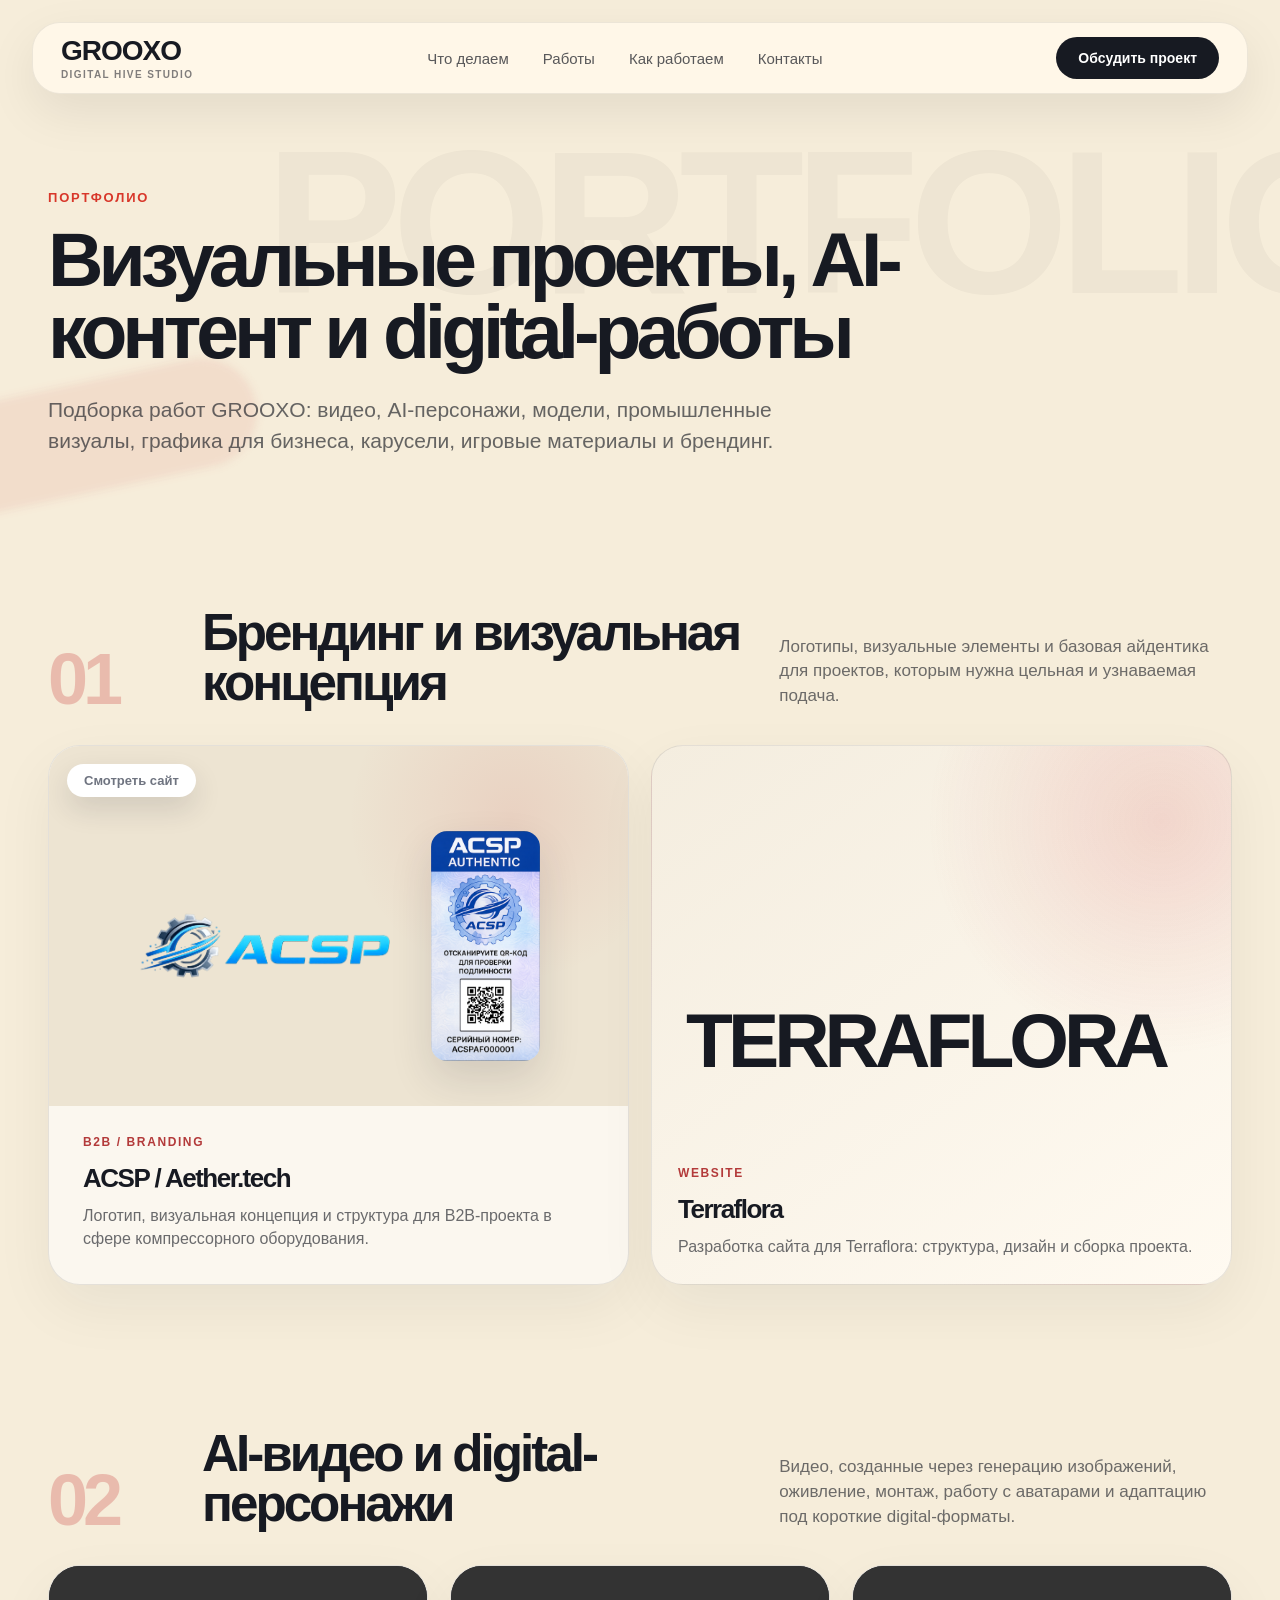
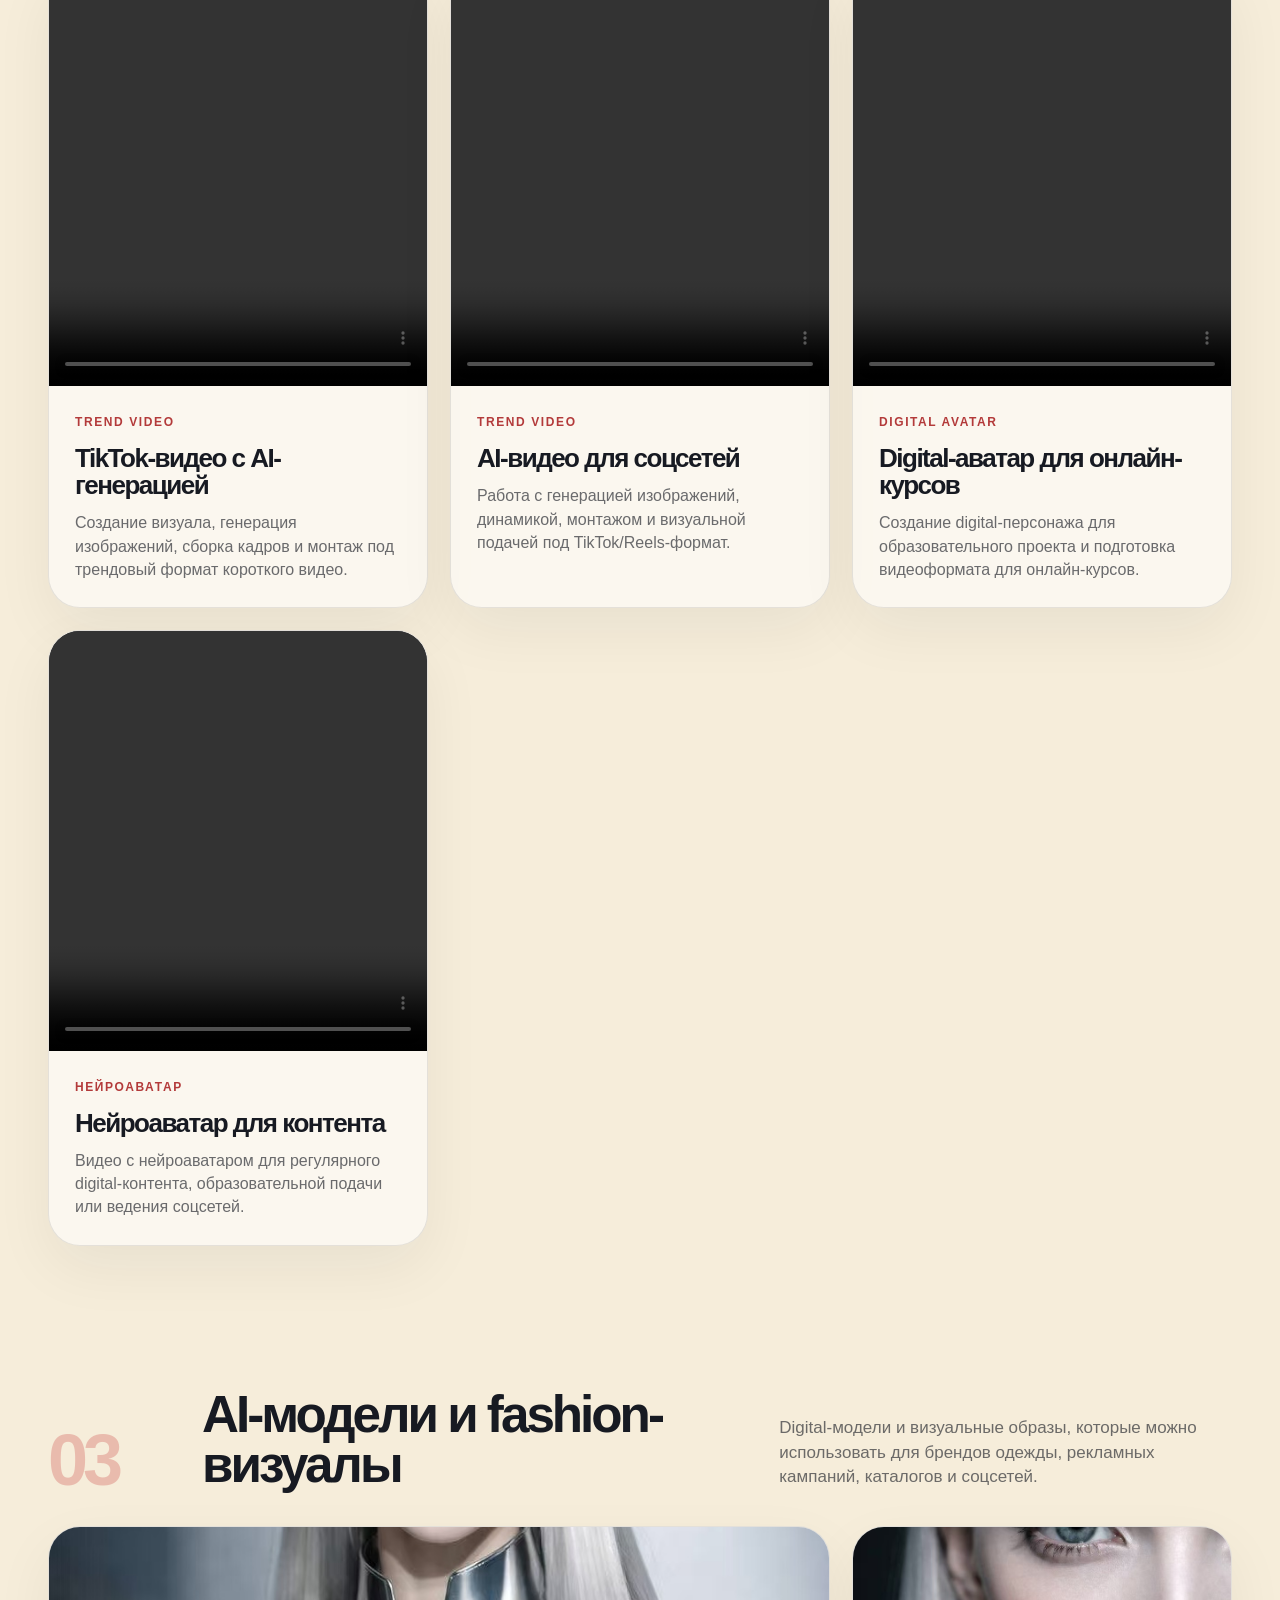
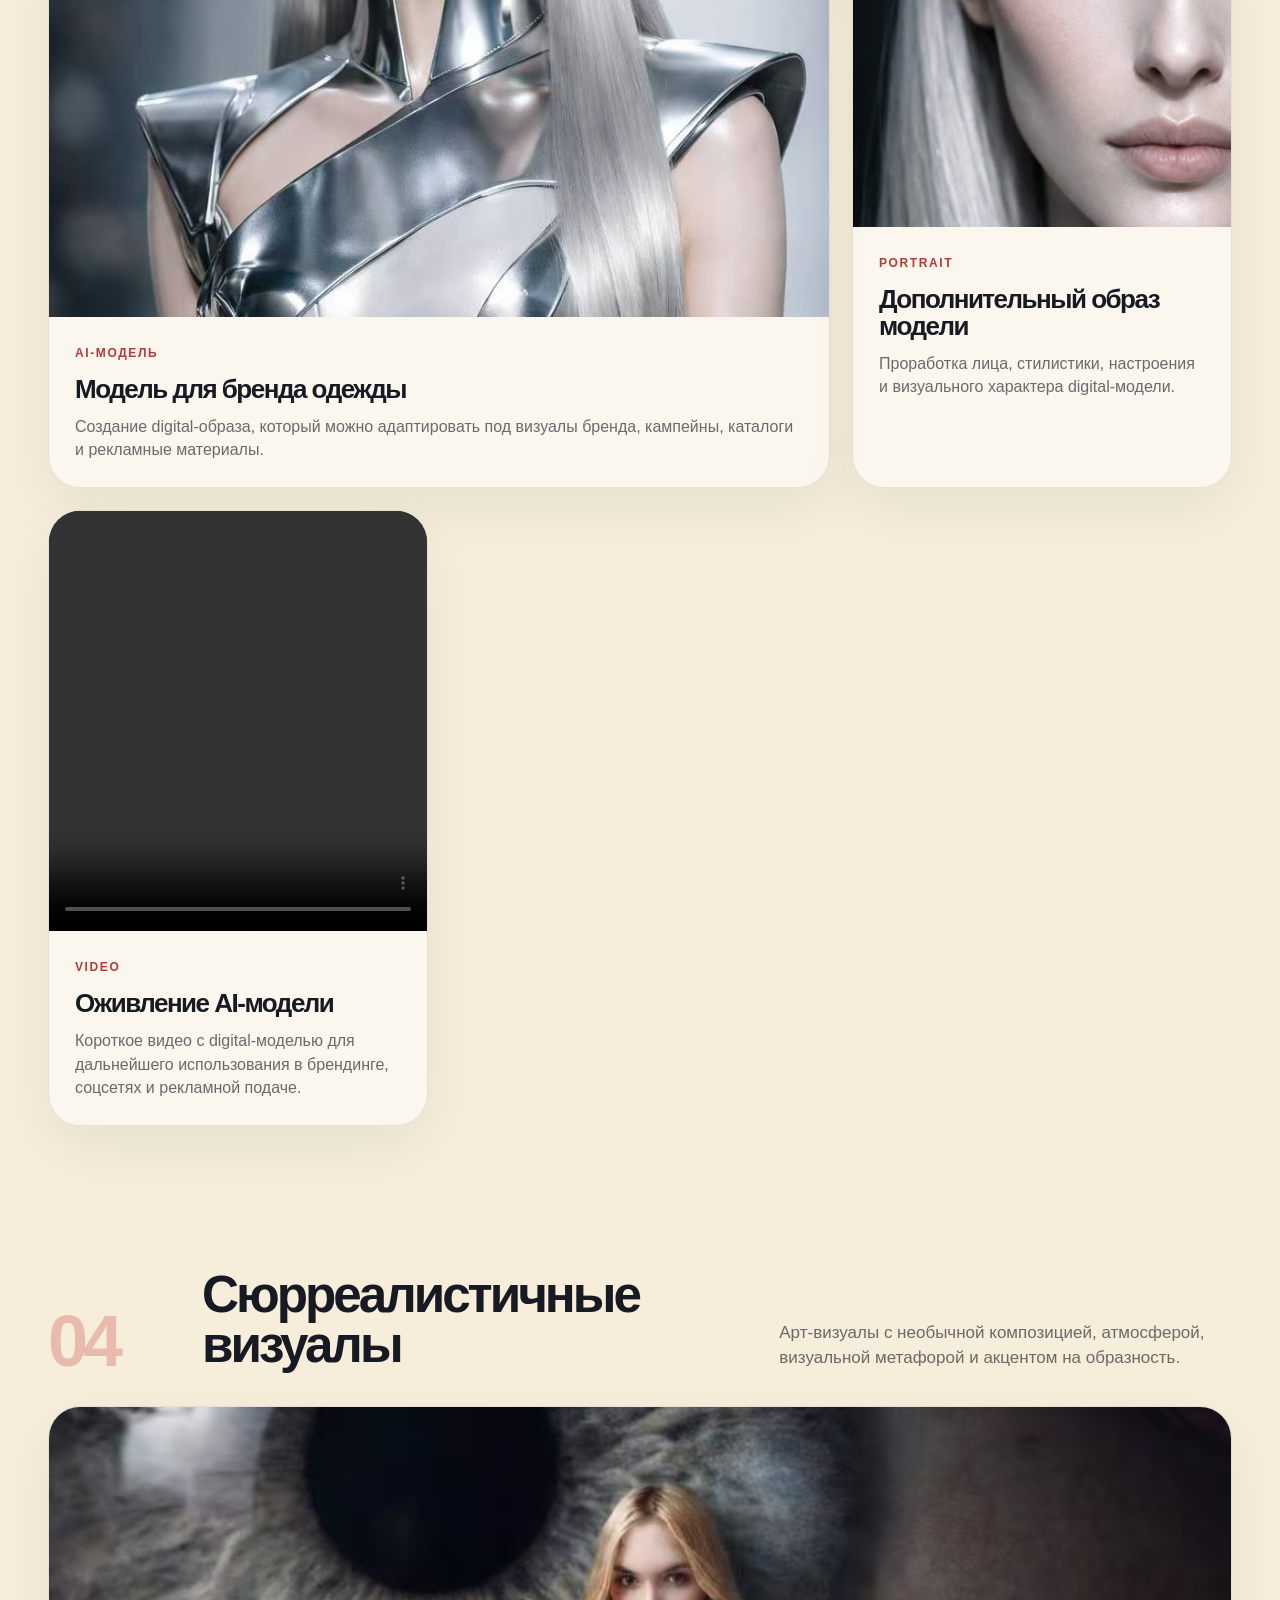
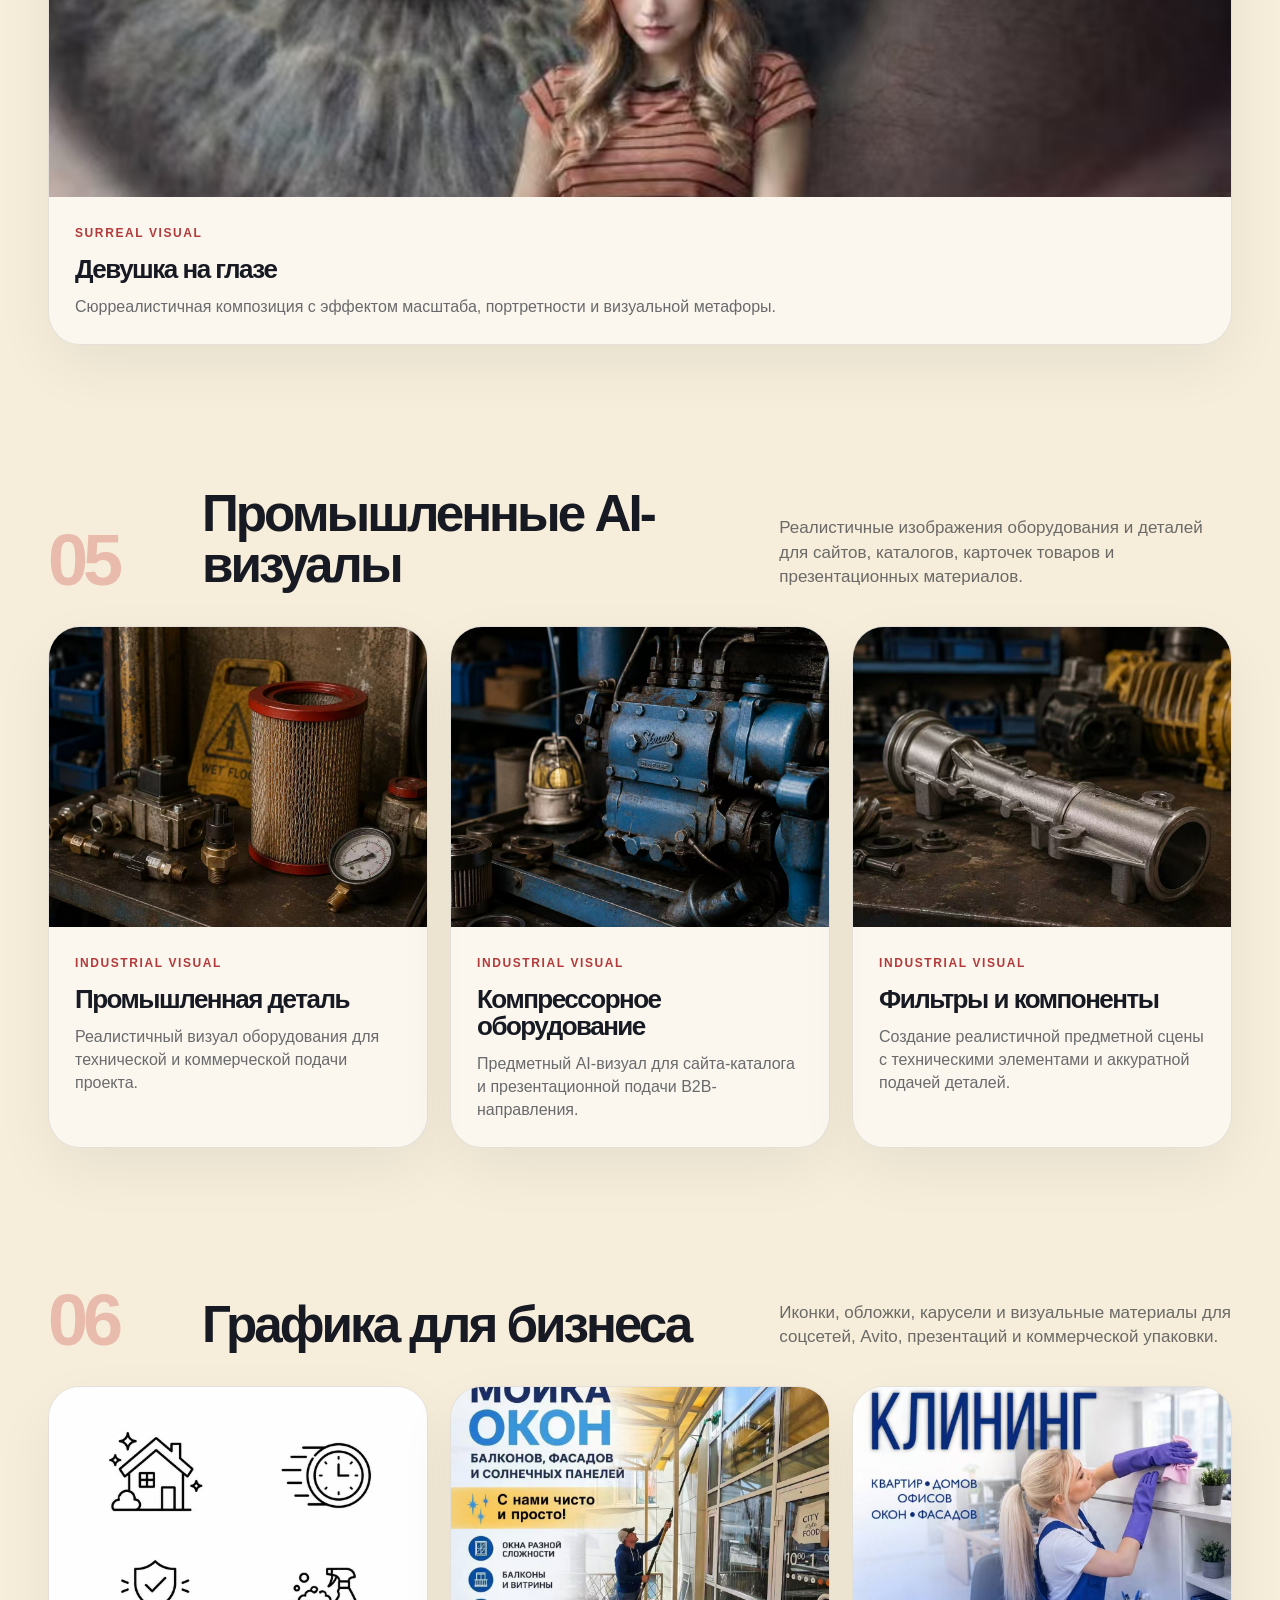
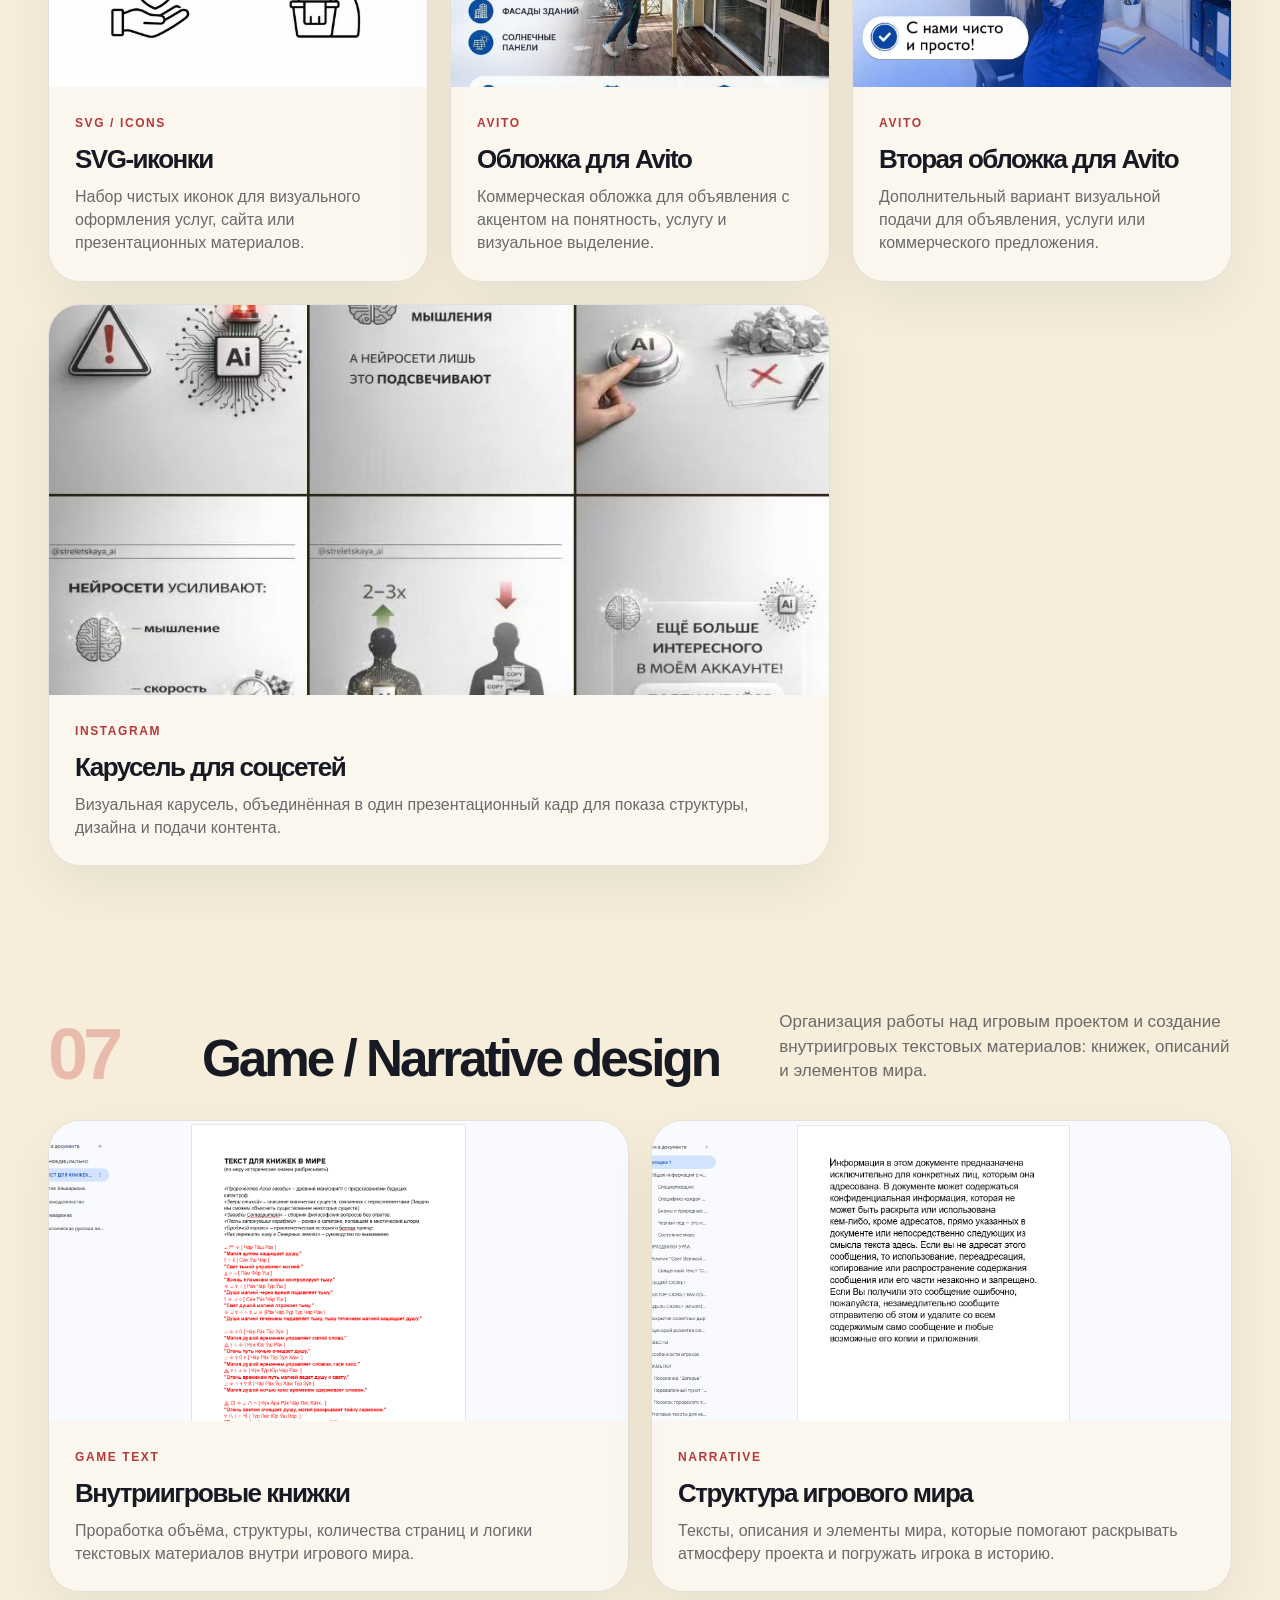
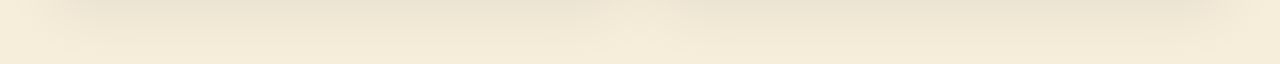
==== commit 7198b742: "portfolio terraflora" ====
--- a/portfolio.html
+++ b/portfolio.html
@@ -98,6 +98,22 @@
 
 </article>
 
+<article class="portfolio-work portfolio-work--site-only">
+  <div class="portfolio-work__site-only-mark" aria-hidden="true">TERRAF­LORA</div>
+
+  <div class="portfolio-work__body">
+    <span>Website</span>
+    <h3>Terraflora</h3>
+    <p>
+      Разработка сайта для Terraflora: структура, дизайн и сборка проекта.
+    </p>
+  </div>
+</article>
+
+</div>
+</div>
+</section>
+
 <!-- 01. AI-ВИДЕО И DIGITAL-ПЕРСОНАЖИ -->
 <section class="portfolio-category">
 <div class="container">
@@ -500,6 +516,5 @@
 </div>
 
 <script src="script.js"></script>
-<script src="script.js"></script>
 </body>
 </html>
--- a/style.css
+++ b/style.css
@@ -1781,6 +1781,33 @@
 line-height: 1.45;
 }
 
+.portfolio-work--site-only {
+display: flex;
+flex-direction: column;
+min-height: 100%;
+background:
+radial-gradient(circle at 88% 14%, rgba(201, 59, 59, 0.16), transparent 34%),
+linear-gradient(145deg, #f4eddf 0%, #fffaf1 100%);
+}
+
+.portfolio-work__site-only-mark {
+display: flex;
+align-items: flex-end;
+min-height: 360px;
+padding: 34px;
+overflow: hidden;
+color: #171a22;
+font-size: clamp(46px, 6vw, 82px);
+font-weight: 900;
+line-height: 0.82;
+letter-spacing: -5px;
+word-break: break-word;
+}
+
+.portfolio-work--site-only .portfolio-work__body {
+margin-top: auto;
+}
+
 
 /* =========================================
 PORTFOLIO MOBILE
@@ -2205,4 +2232,11 @@
     padding: 9px 14px;
     font-size: 12px;
   }
-}+
+  .portfolio-work__site-only-mark {
+    min-height: 260px;
+    padding: 24px;
+    font-size: clamp(48px, 17vw, 74px);
+    letter-spacing: -4px;
+  }
+}
